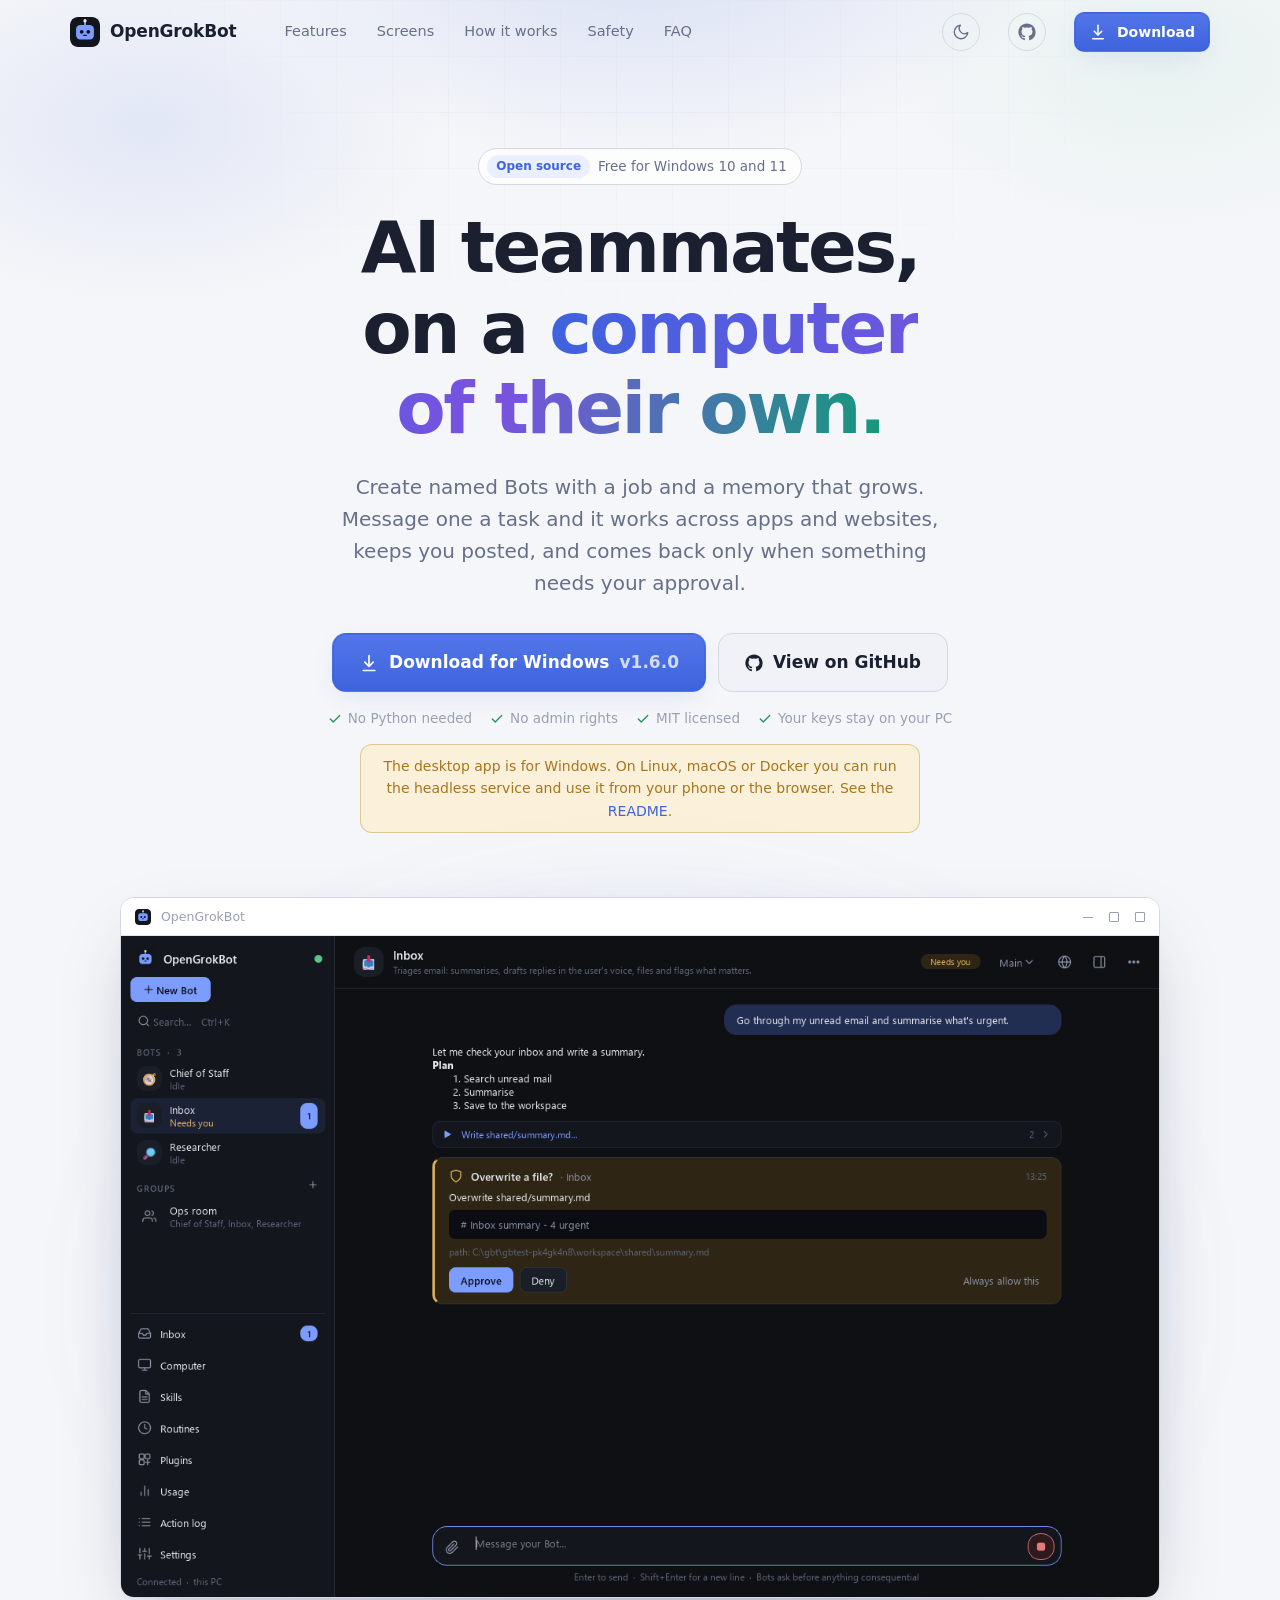
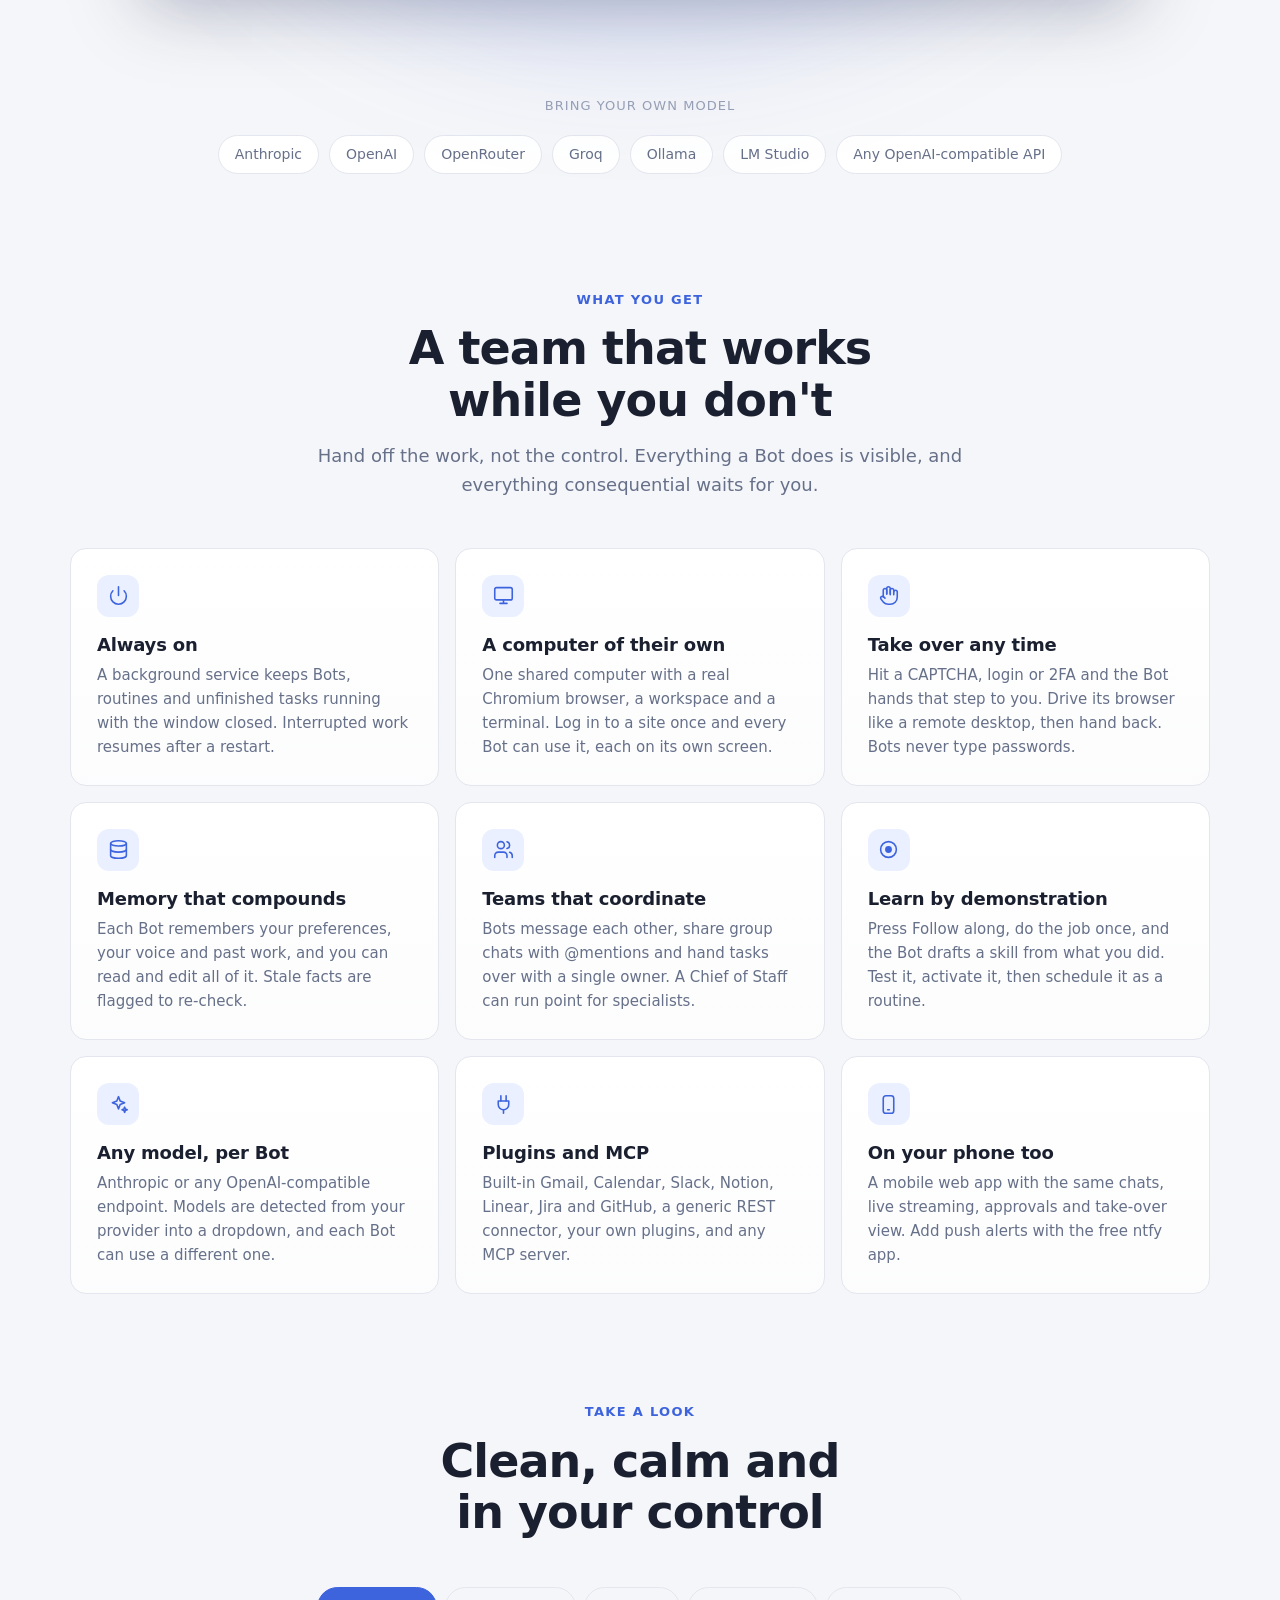
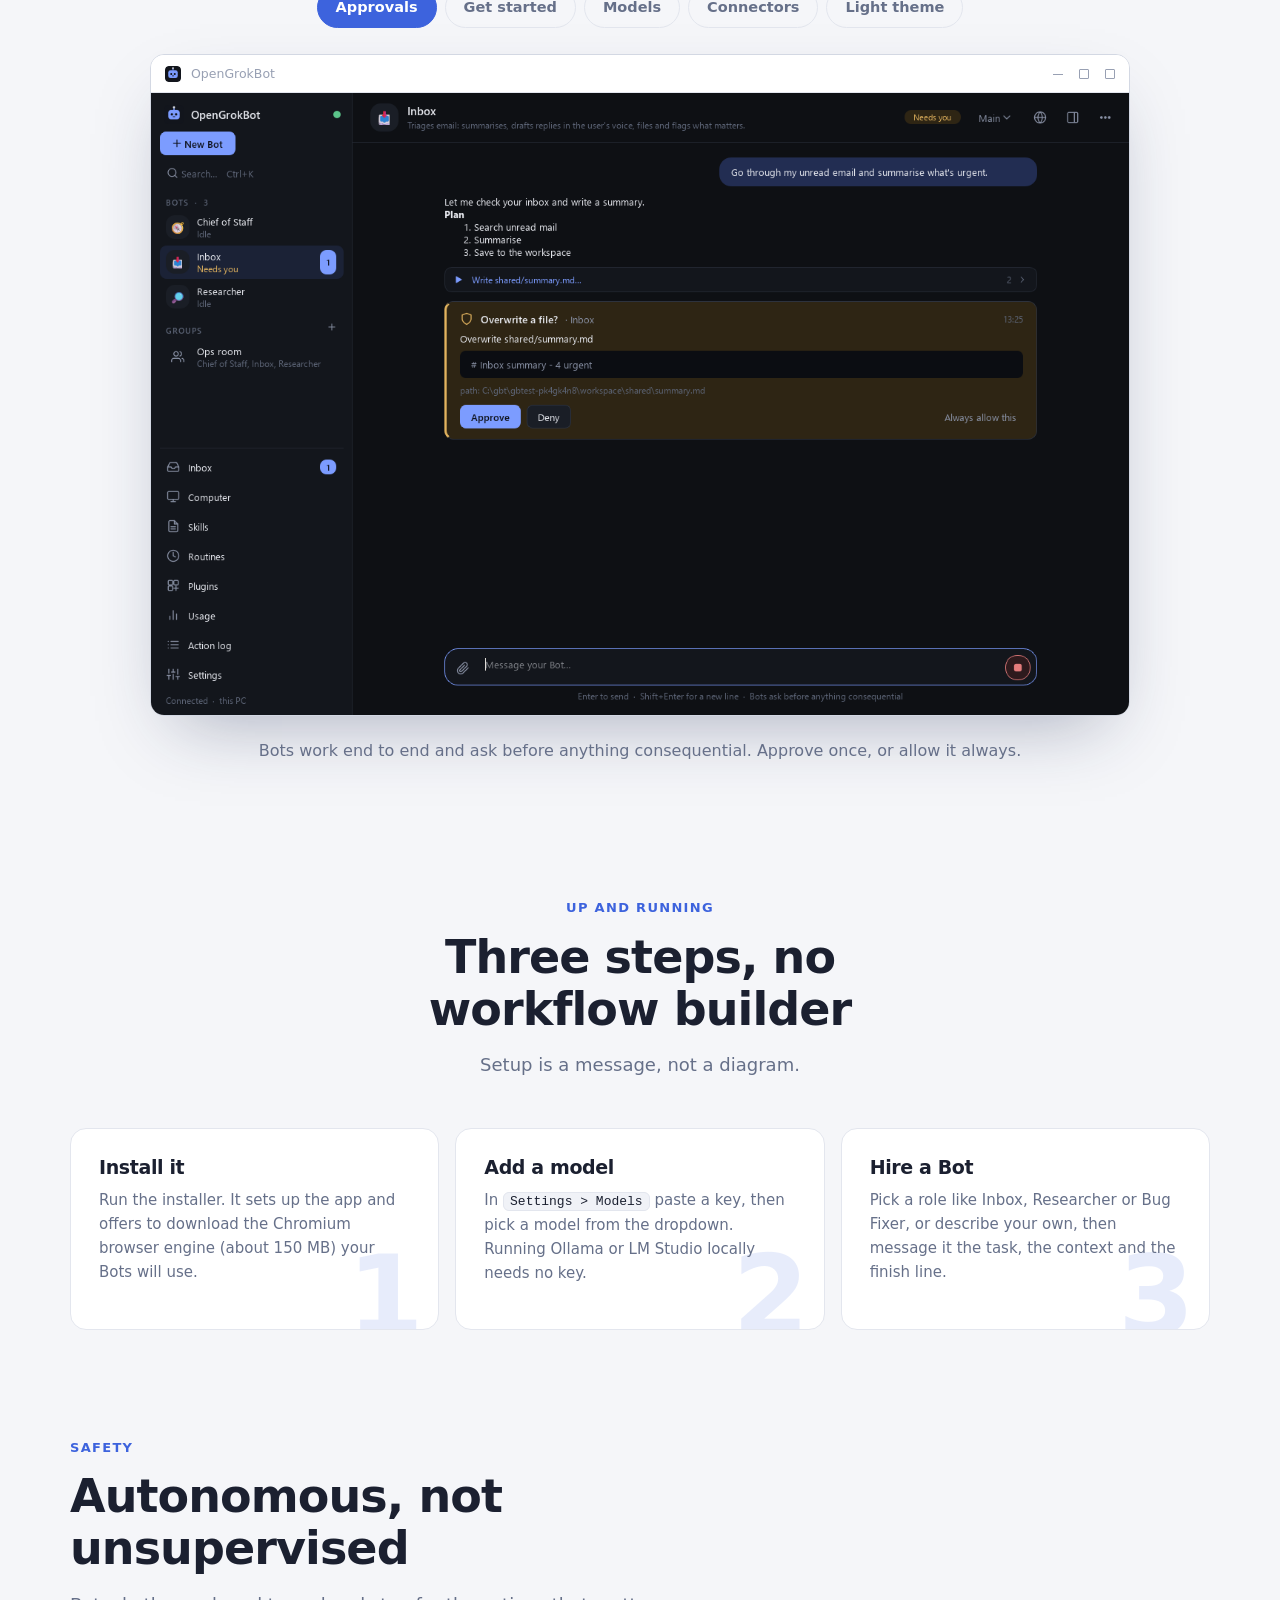
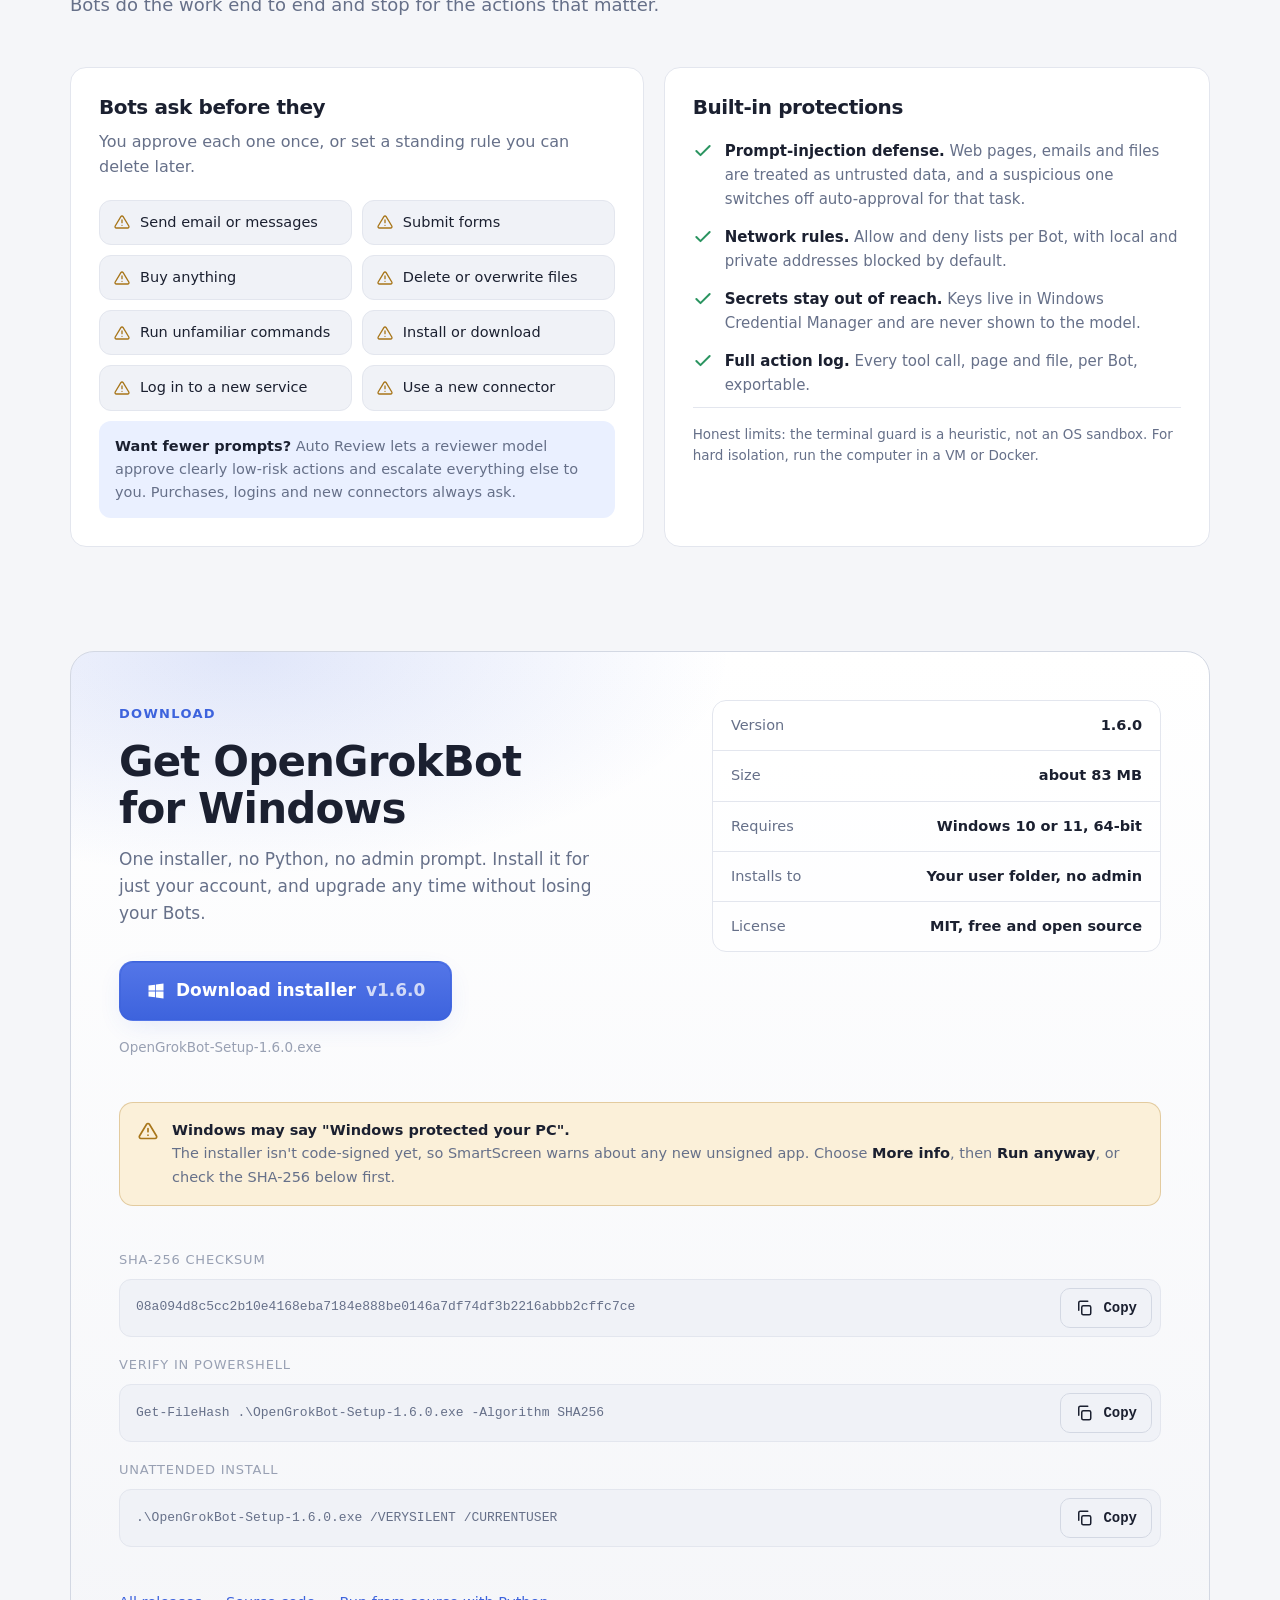
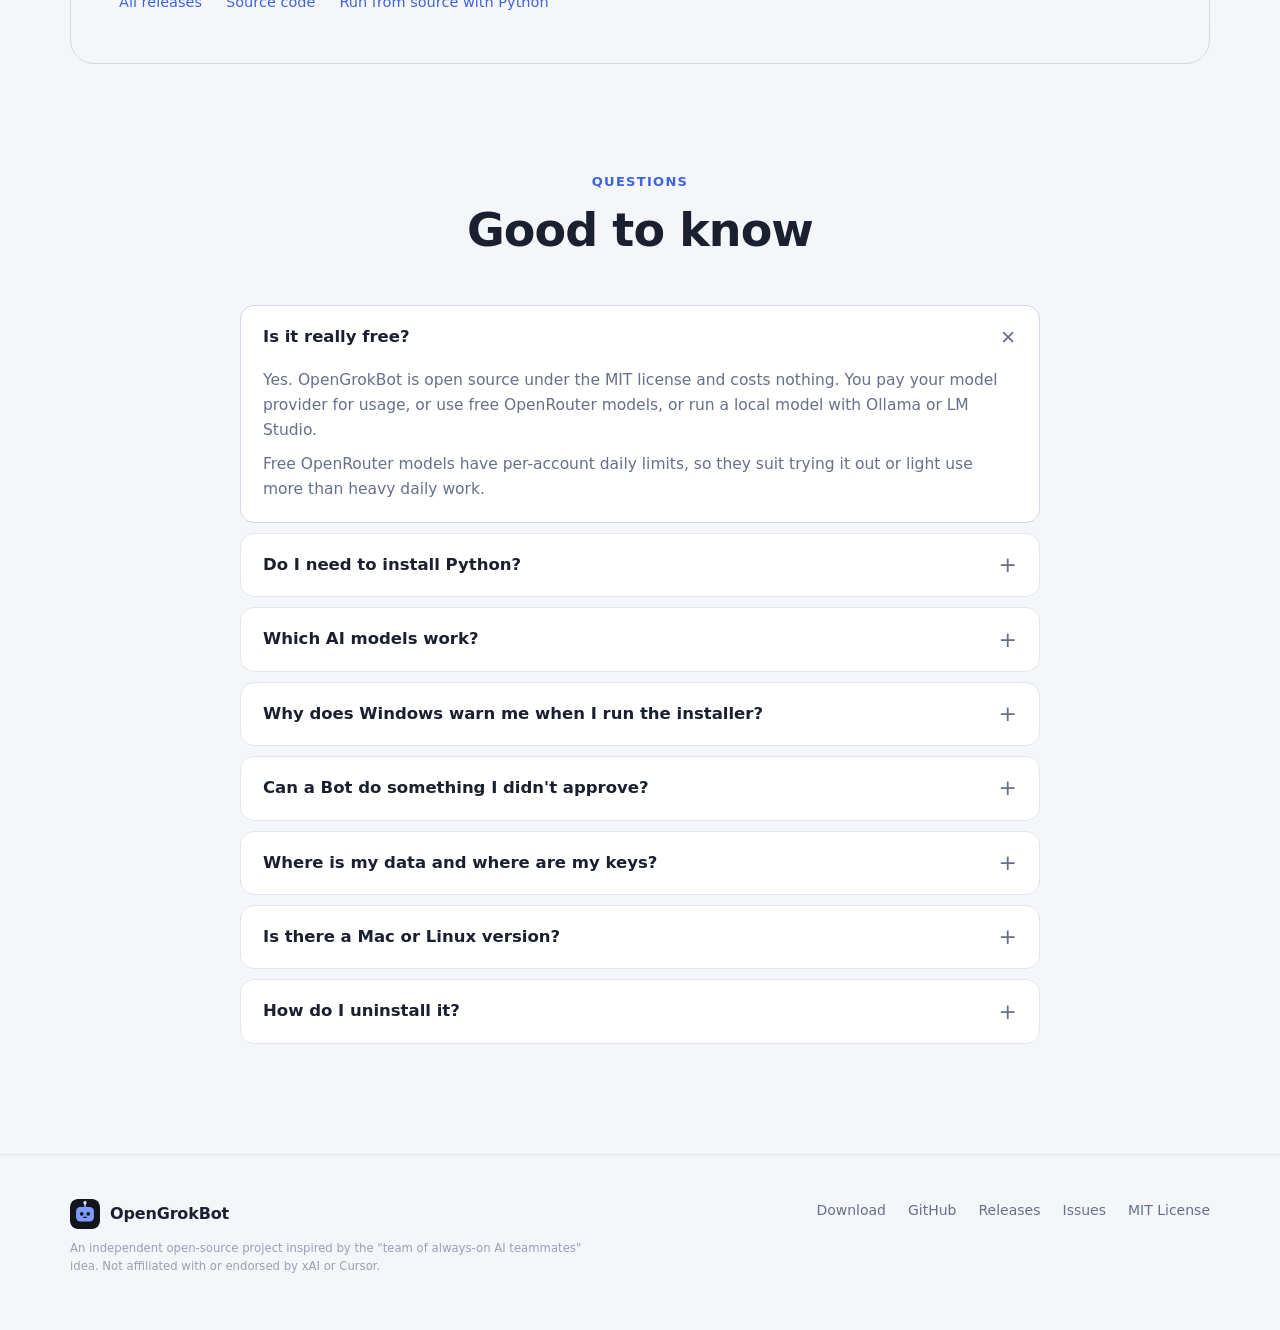
==== site/index.html @ 0a83a1d2 "Release 1.6.0: point the site, README and release script at the new installer" ====
<!doctype html>
<html lang="en" class="no-js">
<head>
<meta charset="utf-8">
<meta name="viewport" content="width=device-width, initial-scale=1">
<title>OpenGrokBot: AI teammates on a computer of their own</title>
<meta name="description" content="Download OpenGrokBot for Windows. Free, open-source AI teammates (Bots) that work in a real browser on a computer of their own and ask you only when something needs your approval.">
<meta name="theme-color" content="#0e1014">
<meta property="og:title" content="OpenGrokBot: AI teammates on a computer of their own">
<meta property="og:description" content="Free, open-source Windows app. Named Bots with memory that work across apps and websites and ask before anything consequential.">
<meta property="og:type" content="website">
<meta property="og:image" content="img/chat-approval.png">
<meta name="twitter:card" content="summary_large_image">
<link rel="icon" type="image/svg+xml" href="favicon.svg">
<link rel="stylesheet" href="style.css?v=8">
<script>document.documentElement.classList.remove("no-js");</script>
</head>
<body>

<!-- icon sprite -->
<svg width="0" height="0" style="position:absolute" aria-hidden="true" focusable="false">
  <defs>
    <symbol id="i-power" viewBox="0 0 24 24"><path d="M12 2v10"/><path d="M18.4 6.6a9 9 0 1 1-12.8 0"/></symbol>
    <symbol id="i-monitor" viewBox="0 0 24 24"><rect x="2" y="3" width="20" height="14" rx="2"/><path d="M8 21h8M12 17v4"/></symbol>
    <symbol id="i-hand" viewBox="0 0 24 24"><path d="M18 11V6a2 2 0 0 0-4 0v5"/><path d="M14 10V4a2 2 0 0 0-4 0v6"/><path d="M10 10.5V6a2 2 0 0 0-4 0v8"/><path d="M18 8a2 2 0 1 1 4 0v6a8 8 0 0 1-8 8h-2c-2.8 0-4.5-.9-5.9-2.4L3.4 16a2 2 0 0 1 3.2-2.4L8 15"/></symbol>
    <symbol id="i-db" viewBox="0 0 24 24"><ellipse cx="12" cy="5" rx="9" ry="3"/><path d="M3 5v14a9 3 0 0 0 18 0V5"/><path d="M3 12a9 3 0 0 0 18 0"/></symbol>
    <symbol id="i-users" viewBox="0 0 24 24"><path d="M16 21v-2a4 4 0 0 0-4-4H6a4 4 0 0 0-4 4v2"/><circle cx="9" cy="7" r="4"/><path d="M22 21v-2a4 4 0 0 0-3-3.87M16 3.13a4 4 0 0 1 0 7.75"/></symbol>
    <symbol id="i-rec" viewBox="0 0 24 24"><circle cx="12" cy="12" r="9"/><circle cx="12" cy="12" r="3" fill="currentColor"/></symbol>
    <symbol id="i-spark" viewBox="0 0 24 24"><path d="M12 3l1.9 5.1L19 10l-5.1 1.9L12 17l-1.9-5.1L5 10l5.1-1.9z"/><path d="M19 15l.8 2.2L22 18l-2.2.8L19 21l-.8-2.2L16 18l2.2-.8z"/></symbol>
    <symbol id="i-plug" viewBox="0 0 24 24"><path d="M9 2v6M15 2v6"/><path d="M6 8h12v4a6 6 0 0 1-12 0z"/><path d="M12 18v4"/></symbol>
    <symbol id="i-phone" viewBox="0 0 24 24"><rect x="6" y="2" width="12" height="20" rx="3"/><path d="M11 18h2"/></symbol>
    <symbol id="i-shield" viewBox="0 0 24 24"><path d="M12 22s8-4 8-10V5l-8-3-8 3v7c0 6 8 10 8 10z"/><path d="M9 12l2 2 4-4"/></symbol>
    <symbol id="i-check" viewBox="0 0 24 24"><path d="M20 6L9 17l-5-5"/></symbol>
    <symbol id="i-down" viewBox="0 0 24 24"><path d="M12 3v12"/><path d="M7 11l5 5 5-5"/><path d="M5 21h14"/></symbol>
    <symbol id="i-warn" viewBox="0 0 24 24"><path d="M10.3 3.9L1.8 18a2 2 0 0 0 1.7 3h17a2 2 0 0 0 1.7-3L13.7 3.9a2 2 0 0 0-3.4 0z"/><path d="M12 9v4M12 17h.01"/></symbol>
    <symbol id="i-copy" viewBox="0 0 24 24"><rect x="9" y="9" width="12" height="12" rx="2"/><path d="M5 15V5a2 2 0 0 1 2-2h10"/></symbol>
    <symbol id="i-moon" viewBox="0 0 24 24"><path d="M21 12.8A9 9 0 1 1 11.2 3a7 7 0 0 0 9.8 9.8z"/></symbol>
    <symbol id="i-win" viewBox="0 0 24 24"><path fill="currentColor" stroke="none" d="M3 5.5l8-1.1v7.1H3zM12 4.3l9-1.3v8.5h-9zM3 12.5h8v7.1l-8-1.1zM12 12.5h9V21l-9-1.3z"/></symbol>
    <symbol id="i-gh" viewBox="0 0 24 24"><path fill="currentColor" stroke="none" d="M12 .5C5.65.5.5 5.65.5 12c0 5.08 3.29 9.39 7.86 10.91.58.1.79-.25.79-.56v-2c-3.2.7-3.88-1.54-3.88-1.54-.52-1.33-1.28-1.69-1.28-1.69-1.04-.71.08-.7.08-.7 1.15.08 1.76 1.18 1.76 1.18 1.03 1.76 2.69 1.25 3.35.96.1-.74.4-1.25.73-1.54-2.55-.29-5.24-1.28-5.24-5.69 0-1.26.45-2.28 1.18-3.09-.12-.29-.51-1.46.11-3.04 0 0 .96-.31 3.15 1.18a10.9 10.9 0 0 1 5.74 0c2.19-1.49 3.15-1.18 3.15-1.18.62 1.58.23 2.75.11 3.04.74.81 1.18 1.83 1.18 3.09 0 4.42-2.69 5.39-5.26 5.68.41.36.78 1.06.78 2.14v3.17c0 .31.21.67.8.56A11.5 11.5 0 0 0 23.5 12C23.5 5.65 18.35.5 12 .5z"/></symbol>
  </defs>
</svg>

<header class="nav" id="nav">
  <div class="wrap">
    <a class="brand" href="#top" aria-label="OpenGrokBot home"><img src="favicon.svg" alt="" width="30" height="30">OpenGrokBot</a>
    <nav class="links" aria-label="Sections">
      <a href="#features">Features</a>
      <a href="#screens">Screens</a>
      <a href="#how">How it works</a>
      <a href="#safety">Safety</a>
      <a href="#faq">FAQ</a>
    </nav>
    <span class="grow"></span>
    <button class="icon-btn" id="theme" type="button" aria-label="Toggle light and dark theme"><svg fill="none" stroke="currentColor" stroke-width="1.8" stroke-linecap="round" stroke-linejoin="round"><use href="#i-moon"/></svg></button>
    <a class="icon-btn" data-repo-link href="https://github.com/Crepald-01/OpenGrokBot" aria-label="OpenGrokBot on GitHub" rel="noopener"><svg><use href="#i-gh"/></svg></a>
    <a class="btn primary sm" data-dl href="#download"><svg fill="none" stroke="currentColor" stroke-width="2" stroke-linecap="round" stroke-linejoin="round"><use href="#i-down"/></svg>Download</a>
  </div>
</header>

<main id="top">
  <!-- hero -->
  <section class="hero" style="padding-top:148px">
    <div class="wrap">
      <span class="pill rv"><b>Open source</b> Free for Windows 10 and 11</span>
      <h1 class="rv" style="--d:.05s">AI teammates, on a <span class="grad">computer of their own.</span></h1>
      <p class="lead rv" style="--d:.1s">Create named Bots with a job and a memory that grows. Message one a task and it works across apps and websites, keeps you posted, and comes back only when something needs your approval.</p>
      <div class="cta rv" style="--d:.15s">
        <a class="btn primary lg" data-dl href="#download"><svg fill="none" stroke="currentColor" stroke-width="2" stroke-linecap="round" stroke-linejoin="round" style="width:20px;height:20px"><use href="#i-down"/></svg>Download for Windows <span data-ver style="opacity:.75;font-weight:550"></span></a>
        <a class="btn lg" data-repo-link href="https://github.com/Crepald-01/OpenGrokBot" rel="noopener"><svg><use href="#i-gh"/></svg>View on GitHub</a>
      </div>
      <p class="meta rv" style="--d:.2s">
        <span><svg fill="none" stroke="currentColor" stroke-width="2.4" stroke-linecap="round" stroke-linejoin="round"><use href="#i-check"/></svg>No Python needed</span>
        <span><svg fill="none" stroke="currentColor" stroke-width="2.4" stroke-linecap="round" stroke-linejoin="round"><use href="#i-check"/></svg>No admin rights</span>
        <span><svg fill="none" stroke="currentColor" stroke-width="2.4" stroke-linecap="round" stroke-linejoin="round"><use href="#i-check"/></svg>MIT licensed</span>
        <span><svg fill="none" stroke="currentColor" stroke-width="2.4" stroke-linecap="round" stroke-linejoin="round"><use href="#i-check"/></svg>Your keys stay on your PC</span>
      </p>
      <p class="os-note" id="osnote">The desktop app is for Windows. On Linux, macOS or Docker you can run the headless service and use it from your phone or the browser. See the <a data-repo-link href="https://github.com/Crepald-01/OpenGrokBot#readme">README</a>.</p>

      <div class="shot-wrap rv" style="--d:.25s" id="heroshot">
        <div class="window">
          <div class="bar"><img src="favicon.svg" alt="" width="16" height="16">OpenGrokBot<span class="ctl" aria-hidden="true"><i></i><i></i><i></i></span></div>
          <img class="shot" src="img/chat-approval.png" width="1320" height="840" alt="OpenGrokBot: the Inbox Bot asks for approval before overwriting a file">
        </div>
      </div>
    </div>
  </section>

  <!-- providers -->
  <div class="strip">
    <div class="wrap rv">
      <small>Bring your own model</small>
      <div class="chips">
        <span class="chip">Anthropic</span><span class="chip">OpenAI</span><span class="chip">OpenRouter</span><span class="chip">Groq</span><span class="chip">Ollama</span><span class="chip">LM Studio</span><span class="chip">Any OpenAI-compatible API</span>
      </div>
    </div>
  </div>

  <!-- features -->
  <section id="features">
    <div class="wrap">
      <div class="sec-head center rv">
        <span class="eyebrow">What you get</span>
        <h2>A team that works while you don't</h2>
        <p>Hand off the work, not the control. Everything a Bot does is visible, and everything consequential waits for you.</p>
      </div>
      <div class="grid3">
        <article class="card rv"><div class="ico"><svg fill="none" stroke="currentColor" stroke-width="1.8" stroke-linecap="round" stroke-linejoin="round"><use href="#i-power"/></svg></div><h3>Always on</h3><p>A background service keeps Bots, routines and unfinished tasks running with the window closed. Interrupted work resumes after a restart.</p></article>
        <article class="card rv" style="--d:.05s"><div class="ico"><svg fill="none" stroke="currentColor" stroke-width="1.8" stroke-linecap="round" stroke-linejoin="round"><use href="#i-monitor"/></svg></div><h3>A computer of their own</h3><p>One shared computer with a real Chromium browser, a workspace and a terminal. Log in to a site once and every Bot can use it, each on its own screen.</p></article>
        <article class="card rv" style="--d:.1s"><div class="ico"><svg fill="none" stroke="currentColor" stroke-width="1.8" stroke-linecap="round" stroke-linejoin="round"><use href="#i-hand"/></svg></div><h3>Take over any time</h3><p>Hit a CAPTCHA, login or 2FA and the Bot hands that step to you. Drive its browser like a remote desktop, then hand back. Bots never type passwords.</p></article>
        <article class="card rv"><div class="ico"><svg fill="none" stroke="currentColor" stroke-width="1.8" stroke-linecap="round" stroke-linejoin="round"><use href="#i-db"/></svg></div><h3>Memory that compounds</h3><p>Each Bot remembers your preferences, your voice and past work, and you can read and edit all of it. Stale facts are flagged to re-check.</p></article>
        <article class="card rv" style="--d:.05s"><div class="ico"><svg fill="none" stroke="currentColor" stroke-width="1.8" stroke-linecap="round" stroke-linejoin="round"><use href="#i-users"/></svg></div><h3>Teams that coordinate</h3><p>Bots message each other, share group chats with @mentions and hand tasks over with a single owner. A Chief of Staff can run point for specialists.</p></article>
        <article class="card rv" style="--d:.1s"><div class="ico"><svg fill="none" stroke="currentColor" stroke-width="1.8" stroke-linecap="round" stroke-linejoin="round"><use href="#i-rec"/></svg></div><h3>Learn by demonstration</h3><p>Press Follow along, do the job once, and the Bot drafts a skill from what you did. Test it, activate it, then schedule it as a routine.</p></article>
        <article class="card rv"><div class="ico"><svg fill="none" stroke="currentColor" stroke-width="1.8" stroke-linecap="round" stroke-linejoin="round"><use href="#i-spark"/></svg></div><h3>Any model, per Bot</h3><p>Anthropic or any OpenAI-compatible endpoint. Models are detected from your provider into a dropdown, and each Bot can use a different one.</p></article>
        <article class="card rv" style="--d:.05s"><div class="ico"><svg fill="none" stroke="currentColor" stroke-width="1.8" stroke-linecap="round" stroke-linejoin="round"><use href="#i-plug"/></svg></div><h3>Plugins and MCP</h3><p>Built-in Gmail, Calendar, Slack, Notion, Linear, Jira and GitHub, a generic REST connector, your own plugins, and any MCP server.</p></article>
        <article class="card rv" style="--d:.1s"><div class="ico"><svg fill="none" stroke="currentColor" stroke-width="1.8" stroke-linecap="round" stroke-linejoin="round"><use href="#i-phone"/></svg></div><h3>On your phone too</h3><p>A mobile web app with the same chats, live streaming, approvals and take-over view. Add push alerts with the free ntfy app.</p></article>
      </div>
    </div>
  </section>

  <!-- screens -->
  <section id="screens">
    <div class="wrap">
      <div class="sec-head center rv">
        <span class="eyebrow">Take a look</span>
        <h2>Clean, calm and in your control</h2>
      </div>
      <div class="tabs rv" role="tablist" aria-label="Screenshots">
        <button class="tab" role="tab" aria-selected="true" data-img="chat-approval" data-cap="Bots work end to end and ask before anything consequential. Approve once, or allow it always.">Approvals</button>
        <button class="tab" role="tab" aria-selected="false" data-img="welcome" data-cap="Pick a role or describe your own. A starter team sets up a Chief of Staff and specialists in one group chat.">Get started</button>
        <button class="tab" role="tab" aria-selected="false" data-img="models" data-cap="Choose from the models your provider reports, or type your own. Keys are stored in Windows Credential Manager.">Models</button>
        <button class="tab" role="tab" aria-selected="false" data-img="plugins" data-cap="Connectors read freely. Anything that writes or sends asks first, and a Bot only gets a connector once you grant it.">Connectors</button>
        <button class="tab" role="tab" aria-selected="false" data-img="light-theme" data-cap="Dark by default, with a light theme that switches instantly.">Light theme</button>
      </div>
      <div class="show rv">
        <div class="window">
          <div class="bar"><img src="favicon.svg" alt="" width="16" height="16">OpenGrokBot<span class="ctl" aria-hidden="true"><i></i><i></i><i></i></span></div>
          <img class="shot" id="showimg" src="img/chat-approval.png" width="1320" height="840" alt="OpenGrokBot screenshot" loading="lazy">
        </div>
        <p class="caption" id="showcap">Bots work end to end and ask before anything consequential. Approve once, or allow it always.</p>
      </div>
    </div>
  </section>

  <!-- how -->
  <section id="how">
    <div class="wrap">
      <div class="sec-head center rv">
        <span class="eyebrow">Up and running</span>
        <h2>Three steps, no workflow builder</h2>
        <p>Setup is a message, not a diagram.</p>
      </div>
      <div class="steps">
        <div class="step rv"><h3>Install it</h3><p>Run the installer. It sets up the app and offers to download the Chromium browser engine (about 150 MB) your Bots will use.</p></div>
        <div class="step rv" style="--d:.05s"><h3>Add a model</h3><p>In <code>Settings &gt; Models</code> paste a key, then pick a model from the dropdown. Running Ollama or LM Studio locally needs no key.</p></div>
        <div class="step rv" style="--d:.1s"><h3>Hire a Bot</h3><p>Pick a role like Inbox, Researcher or Bug Fixer, or describe your own, then message it the task, the context and the finish line.</p></div>
      </div>
    </div>
  </section>

  <!-- safety -->
  <section id="safety">
    <div class="wrap">
      <div class="sec-head rv">
        <span class="eyebrow">Safety</span>
        <h2>Autonomous, not unsupervised</h2>
        <p>Bots do the work end to end and stop for the actions that matter.</p>
      </div>
      <div class="safety">
        <div class="panel rv">
          <h3>Bots ask before they</h3>
          <p>You approve each one once, or set a standing rule you can delete later.</p>
          <ul class="ask">
            <li><svg fill="none" stroke="currentColor" stroke-width="2" stroke-linecap="round" stroke-linejoin="round"><use href="#i-warn"/></svg>Send email or messages</li>
            <li><svg fill="none" stroke="currentColor" stroke-width="2" stroke-linecap="round" stroke-linejoin="round"><use href="#i-warn"/></svg>Submit forms</li>
            <li><svg fill="none" stroke="currentColor" stroke-width="2" stroke-linecap="round" stroke-linejoin="round"><use href="#i-warn"/></svg>Buy anything</li>
            <li><svg fill="none" stroke="currentColor" stroke-width="2" stroke-linecap="round" stroke-linejoin="round"><use href="#i-warn"/></svg>Delete or overwrite files</li>
            <li><svg fill="none" stroke="currentColor" stroke-width="2" stroke-linecap="round" stroke-linejoin="round"><use href="#i-warn"/></svg>Run unfamiliar commands</li>
            <li><svg fill="none" stroke="currentColor" stroke-width="2" stroke-linecap="round" stroke-linejoin="round"><use href="#i-warn"/></svg>Install or download</li>
            <li><svg fill="none" stroke="currentColor" stroke-width="2" stroke-linecap="round" stroke-linejoin="round"><use href="#i-warn"/></svg>Log in to a new service</li>
            <li><svg fill="none" stroke="currentColor" stroke-width="2" stroke-linecap="round" stroke-linejoin="round"><use href="#i-warn"/></svg>Use a new connector</li>
          </ul>
          <p class="note"><b>Want fewer prompts?</b> Auto Review lets a reviewer model approve clearly low-risk actions and escalate everything else to you. Purchases, logins and new connectors always ask.</p>
        </div>
        <div class="panel rv" style="--d:.07s">
          <h3>Built-in protections</h3>
          <ul class="checks">
            <li><svg fill="none" stroke="currentColor" stroke-width="2.4" stroke-linecap="round" stroke-linejoin="round"><use href="#i-check"/></svg><span><b>Prompt-injection defense.</b> Web pages, emails and files are treated as untrusted data, and a suspicious one switches off auto-approval for that task.</span></li>
            <li><svg fill="none" stroke="currentColor" stroke-width="2.4" stroke-linecap="round" stroke-linejoin="round"><use href="#i-check"/></svg><span><b>Network rules.</b> Allow and deny lists per Bot, with local and private addresses blocked by default.</span></li>
            <li><svg fill="none" stroke="currentColor" stroke-width="2.4" stroke-linecap="round" stroke-linejoin="round"><use href="#i-check"/></svg><span><b>Secrets stay out of reach.</b> Keys live in Windows Credential Manager and are never shown to the model.</span></li>
            <li><svg fill="none" stroke="currentColor" stroke-width="2.4" stroke-linecap="round" stroke-linejoin="round"><use href="#i-check"/></svg><span><b>Full action log.</b> Every tool call, page and file, per Bot, exportable.</span></li>
          </ul>
          <p class="honest">Honest limits: the terminal guard is a heuristic, not an OS sandbox. For hard isolation, run the computer in a VM or Docker.</p>
        </div>
      </div>
    </div>
  </section>

  <!-- download -->
  <section id="download">
    <div class="wrap">
      <div class="dl rv">
        <div>
          <span class="eyebrow">Download</span>
          <h2 style="margin-top:12px">Get OpenGrokBot for Windows</h2>
          <p class="lead">One installer, no Python, no admin prompt. Install it for just your account, and upgrade any time without losing your Bots.</p>
          <div class="cta">
            <a class="btn primary lg" data-dl href="#download"><svg style="width:20px;height:20px"><use href="#i-win"/></svg>Download installer <span data-ver style="opacity:.75;font-weight:550"></span></a>
          </div>
          <p class="meta" style="justify-content:flex-start"><span id="dlname">OpenGrokBot-Setup.exe</span></p>
        </div>
        <ul class="facts">
          <li><span>Version</span><span data-ver-plain>1.6.0</span></li>
          <li><span>Size</span><span data-size>about 83 MB</span></li>
          <li><span>Requires</span><span>Windows 10 or 11, 64-bit</span></li>
          <li><span>Installs to</span><span>Your user folder, no admin</span></li>
          <li><span>License</span><span>MIT, free and open source</span></li>
        </ul>

        <div class="smart">
          <svg fill="none" stroke="currentColor" stroke-width="2" stroke-linecap="round" stroke-linejoin="round"><use href="#i-warn"/></svg>
          <div>
            <b>Windows may say "Windows protected your PC".</b>
            <p>The installer isn't code-signed yet, so SmartScreen warns about any new unsigned app. Choose <b>More info</b>, then <b>Run anyway</b>, or check the SHA-256 below first.</p>
          </div>
        </div>

        <div class="hash">
          <label for="sha">SHA-256 checksum</label>
          <div class="code"><code id="sha">08a094d8c5cc2b10e4168eba7184e888be0146a7df74df3b2216abbb2cffc7ce</code>
            <button class="btn sm" type="button" data-copy="sha"><svg fill="none" stroke="currentColor" stroke-width="2" stroke-linecap="round" stroke-linejoin="round"><use href="#i-copy"/></svg><span>Copy</span></button></div>
          <label for="verify" style="margin-top:18px">Verify in PowerShell</label>
          <div class="code"><code id="verify">Get-FileHash .\OpenGrokBot-Setup-1.6.0.exe -Algorithm SHA256</code>
            <button class="btn sm" type="button" data-copy="verify"><svg fill="none" stroke="currentColor" stroke-width="2" stroke-linecap="round" stroke-linejoin="round"><use href="#i-copy"/></svg><span>Copy</span></button></div>
          <label for="silent" style="margin-top:18px">Unattended install</label>
          <div class="code"><code id="silent">.\OpenGrokBot-Setup-1.6.0.exe /VERYSILENT /CURRENTUSER</code>
            <button class="btn sm" type="button" data-copy="silent"><svg fill="none" stroke="currentColor" stroke-width="2" stroke-linecap="round" stroke-linejoin="round"><use href="#i-copy"/></svg><span>Copy</span></button></div>
        </div>

        <div class="alt">
          <a data-repo-link data-path="/releases" href="https://github.com/Crepald-01/OpenGrokBot/releases" rel="noopener">All releases</a>
          <a data-repo-link href="https://github.com/Crepald-01/OpenGrokBot" rel="noopener">Source code</a>
          <a data-repo-link data-path="#quick-start" href="https://github.com/Crepald-01/OpenGrokBot#quick-start" rel="noopener">Run from source with Python</a>
        </div>
      </div>
    </div>
  </section>

  <!-- faq -->
  <section id="faq">
    <div class="wrap">
      <div class="sec-head center rv"><span class="eyebrow">Questions</span><h2>Good to know</h2></div>
      <div class="faq">
        <details class="rv" open><summary>Is it really free?</summary><div class="a"><p>Yes. OpenGrokBot is open source under the MIT license and costs nothing. You pay your model provider for usage, or use free OpenRouter models, or run a local model with Ollama or LM Studio.</p><p>Free OpenRouter models have per-account daily limits, so they suit trying it out or light use more than heavy daily work.</p></div></details>
        <details class="rv"><summary>Do I need to install Python?</summary><div class="a"><p>No. The installer includes everything the app needs. The only extra download is the Chromium browser engine (about 150 MB), which the installer offers during setup.</p></div></details>
        <details class="rv"><summary>Which AI models work?</summary><div class="a"><p>Anthropic, and any OpenAI-compatible endpoint: OpenAI, OpenRouter, Groq, Ollama, LM Studio, vLLM and more. Pick a model that supports tool calling, and a vision model for Bots that browse, since they work from screenshots.</p></div></details>
        <details class="rv"><summary>Why does Windows warn me when I run the installer?</summary><div class="a"><p>The installer is not code-signed yet, and SmartScreen shows a warning for new unsigned apps. Choose <b>More info</b> then <b>Run anyway</b>. To be sure the file is the one published here, compare its SHA-256 checksum with the one in the download section.</p></div></details>
        <details class="rv"><summary>Can a Bot do something I didn't approve?</summary><div class="a"><p>Sending, submitting, buying, deleting, running unfamiliar commands, installing, logging in and granting new connectors all ask first. The terminal guard is a heuristic and not an operating-system sandbox, so for hard isolation run the computer in a VM or Docker. Only install plugins you trust, since code plugins run with your permissions.</p></div></details>
        <details class="rv"><summary>Where is my data and where are my keys?</summary><div class="a"><p>Conversations, memory, skills and the shared workspace are in <code>%APPDATA%\OpenGrokBot</code> on your PC. API keys and connector tokens are stored in Windows Credential Manager, never in files or the database.</p></div></details>
        <details class="rv"><summary>Is there a Mac or Linux version?</summary><div class="a"><p>The desktop app is built for Windows. The headless service also runs on Linux, macOS and Docker, and you can use it from any browser or from the mobile web app.</p></div></details>
        <details class="rv"><summary>How do I uninstall it?</summary><div class="a"><p>Use <b>Settings &gt; Apps</b> in Windows. The uninstaller stops the background service and asks whether to keep or delete your Bots and settings. Keys saved in Credential Manager are not removed.</p></div></details>
      </div>
    </div>
  </section>
</main>

<footer>
  <div class="wrap">
    <div>
      <a class="brand" href="#top"><img src="favicon.svg" alt="" width="30" height="30">OpenGrokBot</a>
      <small>An independent open-source project inspired by the "team of always-on AI teammates" idea. Not affiliated with or endorsed by xAI or Cursor.</small>
    </div>
    <nav aria-label="Footer">
      <a href="#download">Download</a>
      <a data-repo-link href="https://github.com/Crepald-01/OpenGrokBot" rel="noopener">GitHub</a>
      <a data-repo-link data-path="/releases" href="https://github.com/Crepald-01/OpenGrokBot/releases" rel="noopener">Releases</a>
      <a data-repo-link data-path="/issues" href="https://github.com/Crepald-01/OpenGrokBot/issues" rel="noopener">Issues</a>
      <a data-repo-link data-path="/blob/main/LICENSE" href="https://github.com/Crepald-01/OpenGrokBot/blob/main/LICENSE" rel="noopener">MIT License</a>
    </nav>
    <p class="visits" id="visits" hidden><b id="visits-n">0</b> visitors</p>
  </div>
</footer>

<script src="app.js?v=8"></script>
</body>
</html>
---- site/style.css ----
/* OpenGrokBot download site. Tokens mirror the desktop app's theme (ui/theme.py). */
:root {
  --bg: #0e1014; --panel: #13161c; --panel2: #1a1e26; --raised: #20252f;
  --line: #232832; --line2: #2d3340;
  --text: #e8eaf0; --muted: #8a92a6; --faint: #5d6577;
  --accent: #7c9cff; --accent-hi: #98b2ff; --accent-text: #0b0e16; --accent-soft: #1a2240;
  --ok: #5bc48a; --warn: #e3b45f; --warn-bg: #2e2514;
  --glow: rgba(124, 156, 255, .22); --shadow: 0 30px 80px -20px rgba(0, 0, 0, .7);
  --nav-bg: rgba(14, 16, 20, .72);
  --radius: 16px;
  --font: "Segoe UI Variable Text", "Segoe UI", Inter, system-ui, -apple-system, Roboto, "Helvetica Neue", Arial, sans-serif;
  --mono: "Cascadia Code", "Cascadia Mono", ui-monospace, SFMono-Regular, Menlo, Consolas, monospace;
  color-scheme: dark;
}
@media (prefers-color-scheme: light) {
  :root:not([data-theme="dark"]) {
    --bg: #f5f6f9; --panel: #ffffff; --panel2: #f0f2f7; --raised: #e8ebf2;
    --line: #e3e6ee; --line2: #d3d8e3;
    --text: #1b2030; --muted: #667089; --faint: #98a0b3;
    --accent: #3d63dd; --accent-hi: #5476e8; --accent-text: #ffffff; --accent-soft: #eaf0ff;
    --ok: #2a9460; --warn: #a8761a; --warn-bg: #fbf0d9;
    --glow: rgba(61, 99, 221, .16); --shadow: 0 30px 70px -25px rgba(30, 40, 80, .35);
    --nav-bg: rgba(245, 246, 249, .78); --g1: #3d63dd; --g2: #7a52e0; --g3: #139a78;
    color-scheme: light;
  }
}
:root[data-theme="dark"] { --g1: var(--accent-hi); --g2: #b79cff; --g3: #7be0c0; }
:root[data-theme="light"] {
  --bg: #f5f6f9; --panel: #ffffff; --panel2: #f0f2f7; --raised: #e8ebf2;
  --line: #e3e6ee; --line2: #d3d8e3;
  --text: #1b2030; --muted: #667089; --faint: #98a0b3;
  --accent: #3d63dd; --accent-hi: #5476e8; --accent-text: #ffffff; --accent-soft: #eaf0ff;
  --ok: #2a9460; --warn: #a8761a; --warn-bg: #fbf0d9;
  --glow: rgba(61, 99, 221, .16); --shadow: 0 30px 70px -25px rgba(30, 40, 80, .35);
  --nav-bg: rgba(245, 246, 249, .78); --g1: #3d63dd; --g2: #7a52e0; --g3: #139a78;
  color-scheme: light;
}

*, *::before, *::after { box-sizing: border-box; }
html { scroll-behavior: smooth; scroll-padding-top: 76px; }
body {
  margin: 0; background: var(--bg); color: var(--text); font-family: var(--font);
  font-size: 16px; line-height: 1.6; -webkit-font-smoothing: antialiased; overflow-x: hidden;
}
img { max-width: 100%; display: block; }
a { color: var(--accent); text-decoration: none; }
a:hover { color: var(--accent-hi); }
h1, h2, h3 { line-height: 1.12; margin: 0; letter-spacing: -.02em; text-wrap: balance; }
p { margin: 0; }
.wrap { width: min(1140px, 100% - 40px); margin-inline: auto; }
.sr { position: absolute; width: 1px; height: 1px; overflow: hidden; clip: rect(0 0 0 0); white-space: nowrap; }
:focus-visible { outline: 2px solid var(--accent); outline-offset: 3px; border-radius: 8px; }

/* ---------- nav ---------- */
.nav {
  position: fixed; inset: 0 0 auto 0; z-index: 50; background: transparent;
  border-bottom: 1px solid transparent; transition: background .25s, border-color .25s, backdrop-filter .25s;
}
.nav.scrolled { background: var(--nav-bg); border-color: var(--line); backdrop-filter: blur(14px) saturate(1.3); -webkit-backdrop-filter: blur(14px) saturate(1.3); }
.nav .wrap { display: flex; align-items: center; height: 64px; gap: 28px; }
.brand { display: flex; align-items: center; gap: 10px; color: var(--text); font-weight: 650; font-size: 17px; letter-spacing: -.01em; }
.brand img { width: 30px; height: 30px; border-radius: 8px; }
.brand:hover { color: var(--text); }
.links { display: flex; gap: 6px; margin-left: 8px; }
.links a { color: var(--muted); font-size: 14.5px; padding: 6px 12px; border-radius: 999px; transition: color .15s, background .15s; }
.links a:hover { color: var(--text); background: color-mix(in srgb, var(--text) 7%, transparent); }
.nav .grow { flex: 1; }
.icon-btn {
  display: inline-grid; place-items: center; width: 38px; height: 38px; border-radius: 999px; border: 1px solid var(--line2);
  background: transparent; color: var(--muted); cursor: pointer; transition: color .15s, background .15s, border-color .15s;
}
.icon-btn:hover { color: var(--text); background: var(--panel2); }
.icon-btn svg { width: 18px; height: 18px; }
@media (max-width: 820px) { .links { display: none; } }

/* ---------- buttons ---------- */
.btn {
  display: inline-flex; align-items: center; justify-content: center; gap: 10px; border-radius: 12px; border: 1px solid var(--line2);
  background: var(--panel2); color: var(--text); font: inherit; font-weight: 600; font-size: 15px; padding: 11px 18px; cursor: pointer;
  transition: transform .15s, background .15s, border-color .15s, box-shadow .15s;
}
.btn:hover { background: var(--raised); color: var(--text); transform: translateY(-1px); }
.btn svg { width: 18px; height: 18px; flex: none; }
.btn.primary {
  background: linear-gradient(180deg, var(--accent-hi), var(--accent)); color: var(--accent-text); border-color: transparent;
  box-shadow: 0 8px 28px -8px var(--glow), 0 0 0 1px color-mix(in srgb, var(--accent) 60%, transparent) inset;
}
.btn.primary:hover { color: var(--accent-text); box-shadow: 0 12px 36px -8px var(--accent), 0 0 0 1px color-mix(in srgb, var(--accent) 60%, transparent) inset; }
.btn.lg { padding: 15px 26px; font-size: 17px; border-radius: 14px; }
.btn.sm { padding: 8px 14px; font-size: 14px; border-radius: 10px; }

/* ---------- hero ---------- */
.hero { position: relative; padding: 148px 0 40px; text-align: center; isolation: isolate; overflow-x: clip; }
.hero::before {
  content: ""; position: absolute; inset: -10% -10% auto -10%; height: 760px; z-index: -1;
  background:
    radial-gradient(600px 340px at 50% 12%, var(--glow), transparent 70%),
    radial-gradient(420px 260px at 18% 38%, color-mix(in srgb, var(--accent) 10%, transparent), transparent 70%),
    radial-gradient(420px 260px at 84% 30%, rgba(91, 196, 138, .08), transparent 70%);
}
.hero::after {
  content: ""; position: absolute; inset: 0 0 auto 0; height: 640px; z-index: -1; opacity: .5;
  background-image: linear-gradient(var(--line) 1px, transparent 1px), linear-gradient(90deg, var(--line) 1px, transparent 1px);
  background-size: 56px 56px;
  mask-image: radial-gradient(ellipse 60% 70% at 50% 0%, #000 20%, transparent 75%);
  -webkit-mask-image: radial-gradient(ellipse 60% 70% at 50% 0%, #000 20%, transparent 75%);
}
.pill {
  display: inline-flex; align-items: center; gap: 8px; font-size: 13.5px; color: var(--muted); padding: 6px 14px 6px 8px; border-radius: 999px;
  border: 1px solid var(--line2); background: color-mix(in srgb, var(--panel) 80%, transparent);
}
.pill b { background: var(--accent-soft); color: var(--accent); font-weight: 650; font-size: 12px; padding: 2px 9px; border-radius: 999px; }
.hero h1 { font-size: clamp(38px, 6.4vw, 72px); font-weight: 760; margin: 22px auto 0; max-width: 17ch; letter-spacing: -.035em; }
.grad { background: linear-gradient(100deg, var(--g1, var(--accent-hi)), var(--g2, #b79cff) 55%, var(--g3, #7be0c0)); -webkit-background-clip: text; background-clip: text; color: transparent; }
.hero .lead { font-size: clamp(17px, 2vw, 20px); color: var(--muted); max-width: 640px; margin: 22px auto 0; }
.cta { display: flex; flex-wrap: wrap; gap: 12px; justify-content: center; margin-top: 34px; }
.meta { margin-top: 16px; font-size: 13.5px; color: var(--faint); display: flex; flex-wrap: wrap; gap: 6px 18px; justify-content: center; }
.meta span { display: inline-flex; align-items: center; gap: 6px; }
.meta svg { width: 14px; height: 14px; color: var(--ok); }
.os-note { display: none; margin: 14px auto 0; max-width: 560px; font-size: 14px; color: var(--warn); background: var(--warn-bg); border: 1px solid color-mix(in srgb, var(--warn) 35%, transparent); border-radius: 12px; padding: 10px 14px; }
.os-note.show { display: block; }

/* window frame */
.shot-wrap { position: relative; margin: 64px auto 0; width: min(1040px, 100%); perspective: 1600px; }
.shot-wrap::before {
  content: ""; position: absolute; inset: 8% 6% -6%; background: var(--glow); filter: blur(70px); border-radius: 50%; z-index: -1;
}
.window {
  border-radius: 14px; overflow: hidden; border: 1px solid var(--line2); background: var(--panel); box-shadow: var(--shadow), 0 0 0 1px rgba(255,255,255,.02) inset;
}
.window .bar { display: flex; align-items: center; gap: 10px; height: 38px; padding: 0 14px; background: var(--panel); border-bottom: 1px solid var(--line); font-size: 12.5px; color: var(--faint); }
.window .bar img { width: 16px; height: 16px; border-radius: 4px; }
.window .bar .ctl { margin-left: auto; display: flex; gap: 16px; color: var(--faint); }
.window .bar .ctl i { display: block; width: 10px; height: 10px; border: 1.5px solid currentColor; border-radius: 1px; }
.window .bar .ctl i:first-child { border: 0; border-bottom: 1.5px solid currentColor; height: 6px; border-radius: 0; }
.window img.shot { width: 100%; height: auto; background: var(--bg); }
.hero .window { transform: rotateX(4deg) scale(.985); transform-origin: 50% 0; transition: transform .8s cubic-bezier(.2, .7, .2, 1); }
.hero .shot-wrap.in .window { transform: none; }

/* provider strip */
.strip { padding: 54px 0 8px; text-align: center; }
.strip small { color: var(--faint); font-size: 13px; letter-spacing: .08em; text-transform: uppercase; }
.chips { display: flex; flex-wrap: wrap; gap: 10px; justify-content: center; margin-top: 18px; }
.chip { font-size: 14px; color: var(--muted); border: 1px solid var(--line); background: var(--panel); border-radius: 999px; padding: 7px 16px; }

/* ---------- sections ---------- */
section { padding: 104px 0 0; }
.eyebrow { color: var(--accent); font-size: 13px; font-weight: 650; letter-spacing: .1em; text-transform: uppercase; }
.sec-head { max-width: 680px; margin-bottom: 48px; }
.sec-head.center { text-align: center; margin-inline: auto; }
.sec-head h2 { font-size: clamp(30px, 4.4vw, 46px); font-weight: 740; margin-top: 12px; }
.sec-head p { color: var(--muted); font-size: 18px; margin-top: 16px; }

/* feature grid */
.grid3 { display: grid; grid-template-columns: repeat(3, 1fr); gap: 16px; }
.card {
  position: relative; background: linear-gradient(180deg, var(--panel), color-mix(in srgb, var(--panel) 70%, var(--bg)));
  border: 1px solid var(--line); border-radius: var(--radius); padding: 26px; transition: border-color .2s, transform .2s, box-shadow .2s;
}
.card:hover { border-color: var(--line2); transform: translateY(-3px); box-shadow: 0 18px 40px -22px var(--glow); }
.card .ico { width: 42px; height: 42px; border-radius: 12px; display: grid; place-items: center; background: var(--accent-soft); color: var(--accent); margin-bottom: 18px; }
.card .ico svg { width: 21px; height: 21px; }
.card h3 { font-size: 18px; font-weight: 650; letter-spacing: -.01em; }
.card p { color: var(--muted); font-size: 15px; margin-top: 8px; }
@media (max-width: 900px) { .grid3 { grid-template-columns: repeat(2, 1fr); } }
@media (max-width: 600px) { .grid3 { grid-template-columns: 1fr; } }

/* showcase tabs */
.tabs { display: flex; flex-wrap: wrap; gap: 8px; justify-content: center; margin-bottom: 26px; }
.tab {
  font: inherit; font-size: 14.5px; font-weight: 550; color: var(--muted); background: transparent; border: 1px solid var(--line); border-radius: 999px;
  padding: 8px 18px; cursor: pointer; transition: all .15s;
}
.tab:hover { color: var(--text); border-color: var(--line2); }
.tab[aria-selected="true"] { color: var(--accent-text); background: var(--accent); border-color: var(--accent); }
.show { position: relative; width: min(980px, 100%); margin-inline: auto; }
.show .window img.shot { transition: opacity .25s; }
.show .caption { text-align: center; color: var(--muted); margin-top: 22px; min-height: 52px; font-size: 16px; }

/* steps */
.steps { display: grid; grid-template-columns: repeat(3, 1fr); gap: 16px; counter-reset: s; }
.step { background: var(--panel); border: 1px solid var(--line); border-radius: var(--radius); padding: 28px; position: relative; overflow: hidden; }
.step::before {
  counter-increment: s; content: counter(s); position: absolute; right: 20px; bottom: -22px; font-size: 110px; font-weight: 800; line-height: 1; letter-spacing: -.05em;
  color: color-mix(in srgb, var(--accent) 12%, transparent);
}
.step h3 { font-size: 19px; font-weight: 650; }
.step p { color: var(--muted); margin-top: 10px; font-size: 15px; position: relative; }
.step { padding-bottom: 44px; }
.step code { font-family: var(--mono); font-size: 13px; background: var(--panel2); border: 1px solid var(--line); border-radius: 6px; padding: 1px 6px; color: var(--text); }
@media (max-width: 820px) { .steps { grid-template-columns: 1fr; } }

/* safety */
.safety { display: grid; grid-template-columns: 1.05fr 1fr; gap: 20px; align-items: stretch; }
.panel { background: var(--panel); border: 1px solid var(--line); border-radius: var(--radius); padding: 28px; }
.panel h3 { font-size: 20px; font-weight: 650; }
.panel > p { color: var(--muted); margin-top: 10px; }
.ask { list-style: none; padding: 0; margin: 20px 0 0; display: grid; grid-template-columns: 1fr 1fr; gap: 10px; }
.ask li { display: flex; align-items: center; gap: 10px; background: var(--panel2); border: 1px solid var(--line); border-radius: 12px; padding: 10px 14px; font-size: 14.5px; }
.ask li svg { width: 16px; height: 16px; color: var(--warn); flex: none; }
.checks { list-style: none; padding: 0; margin: 20px 0 0; display: grid; gap: 14px; }
.checks li { display: flex; gap: 12px; color: var(--muted); font-size: 15px; }
.checks li b { color: var(--text); font-weight: 600; }
.checks li svg { width: 20px; height: 20px; color: var(--ok); flex: none; margin-top: 2px; }
.note { margin-top: 20px; font-size: 14.5px; color: var(--muted); background: var(--accent-soft); border-radius: 12px; padding: 14px 16px; }
.note b { color: var(--text); }
.honest { margin-top: 20px; font-size: 13.5px; color: var(--faint); border-top: 1px solid var(--line); padding-top: 16px; }
@media (max-width: 860px) { .safety { grid-template-columns: 1fr; } .ask { grid-template-columns: 1fr; } }

/* download */
.dl {
  position: relative; overflow: hidden; border-radius: 24px; border: 1px solid var(--line2); padding: 48px;
  background: radial-gradient(700px 320px at 15% 0%, var(--glow), transparent 70%), linear-gradient(180deg, var(--panel), var(--bg));
  display: grid; grid-template-columns: 1.1fr .9fr; gap: 44px;
}
.dl h2 { font-size: clamp(30px, 4vw, 42px); font-weight: 740; }
.dl .lead { color: var(--muted); font-size: 17px; margin-top: 14px; max-width: 46ch; }
.dl .cta { justify-content: flex-start; }
.facts { list-style: none; margin: 0; padding: 0; display: grid; gap: 0; border: 1px solid var(--line); border-radius: 14px; overflow: hidden; background: color-mix(in srgb, var(--panel) 80%, transparent); align-self: start; }
.facts li { display: flex; justify-content: space-between; gap: 18px; padding: 13px 18px; font-size: 14.5px; border-bottom: 1px solid var(--line); }
.facts li:last-child { border: 0; }
.facts span:first-child { color: var(--muted); }
.facts span:last-child { text-align: right; font-weight: 550; }
.hash { grid-column: 1 / -1; }
.hash label { display: block; font-size: 13px; color: var(--faint); letter-spacing: .06em; text-transform: uppercase; margin-bottom: 8px; }
.code {
  display: flex; align-items: center; gap: 10px; background: var(--panel2); border: 1px solid var(--line); border-radius: 12px; padding: 8px 8px 8px 16px;
  font-family: var(--mono); font-size: 13px; color: var(--muted); overflow: hidden;
}
.code code { flex: 1; overflow-x: auto; white-space: nowrap; scrollbar-width: none; }
.code code::-webkit-scrollbar { display: none; }
.code + .code, .hash .code + label { margin-top: 10px; }
.smart {
  grid-column: 1 / -1; display: flex; gap: 14px; background: var(--warn-bg); border: 1px solid color-mix(in srgb, var(--warn) 30%, transparent);
  border-radius: 14px; padding: 16px 18px; color: var(--text); font-size: 14.5px;
}
.smart svg { width: 20px; height: 20px; color: var(--warn); flex: none; margin-top: 2px; }
.smart p { color: var(--muted); }
.smart b { color: var(--text); }
.alt { grid-column: 1 / -1; display: flex; flex-wrap: wrap; gap: 8px 24px; font-size: 14.5px; color: var(--muted); }
@media (max-width: 880px) { .dl { grid-template-columns: 1fr; padding: 30px 22px; gap: 28px; } }

/* faq */
.faq { max-width: 800px; margin-inline: auto; display: grid; gap: 10px; }
details { background: var(--panel); border: 1px solid var(--line); border-radius: 14px; transition: border-color .2s; }
details[open] { border-color: var(--line2); }
summary { list-style: none; cursor: pointer; padding: 18px 22px; font-weight: 600; font-size: 16.5px; display: flex; justify-content: space-between; align-items: center; gap: 16px; }
summary::-webkit-details-marker { display: none; }
summary::after { content: "+"; font-size: 22px; font-weight: 400; color: var(--muted); transition: transform .2s; line-height: 1; }
details[open] summary::after { transform: rotate(45deg); }
details .a { padding: 0 22px 20px; color: var(--muted); font-size: 15.5px; }
details .a p + p { margin-top: 10px; }
details .a code { font-family: var(--mono); font-size: 13px; background: var(--panel2); border: 1px solid var(--line); border-radius: 6px; padding: 1px 6px; color: var(--text); }

/* footer */
footer { margin-top: 110px; border-top: 1px solid var(--line); padding: 44px 0 56px; color: var(--faint); font-size: 14px; }
footer .wrap { display: flex; flex-wrap: wrap; gap: 20px 40px; justify-content: space-between; align-items: flex-start; }
footer .brand { font-size: 16px; }
footer nav { display: flex; flex-wrap: wrap; gap: 8px 22px; }
footer nav a { color: var(--muted); }
footer nav a:hover { color: var(--text); }
footer small { display: block; max-width: 520px; margin-top: 10px; line-height: 1.55; }

/* reveal */
.rv { opacity: 0; transform: translateY(18px); transition: opacity .7s cubic-bezier(.2, .7, .2, 1), transform .7s cubic-bezier(.2, .7, .2, 1); transition-delay: var(--d, 0s); }
.rv.in { opacity: 1; transform: none; }
.no-js .rv { opacity: 1; transform: none; }
@media (prefers-reduced-motion: reduce) {
  html { scroll-behavior: auto; }
  .rv, .hero .window { opacity: 1 !important; transform: none !important; transition: none !important; }
}
@media (max-width: 520px) {
  .nav .wrap { gap: 10px; }
  .nav .brand { font-size: 16px; }
  .nav a.icon-btn { display: none; }
}
@media (max-width: 600px) {
  .hero { padding-top: 118px; }
  section { padding-top: 80px; }
  .btn.lg { width: 100%; }
  .cta { flex-direction: column; align-items: stretch; }
}

footer .visits { margin: 0; width: 100%; font-size: 13px; color: var(--faint); }
footer .visits b { color: var(--muted); font-variant-numeric: tabular-nums; }
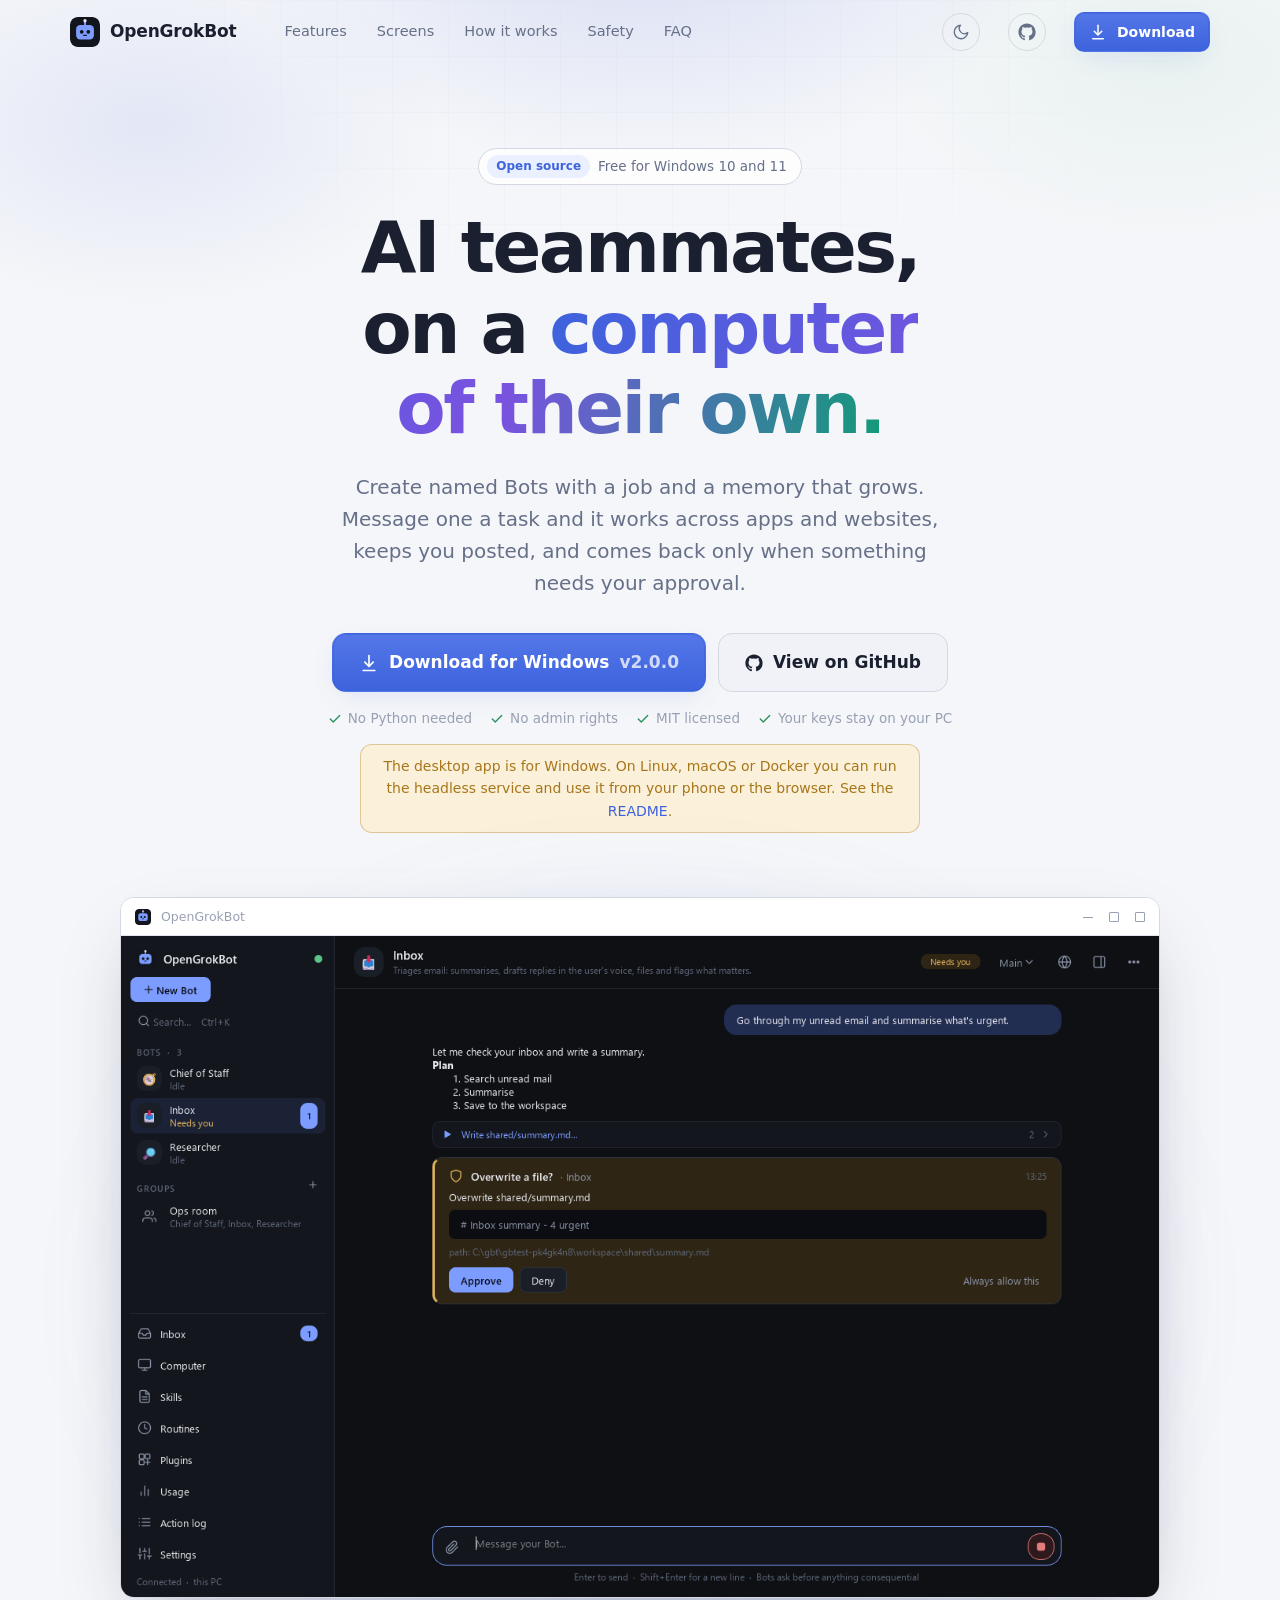
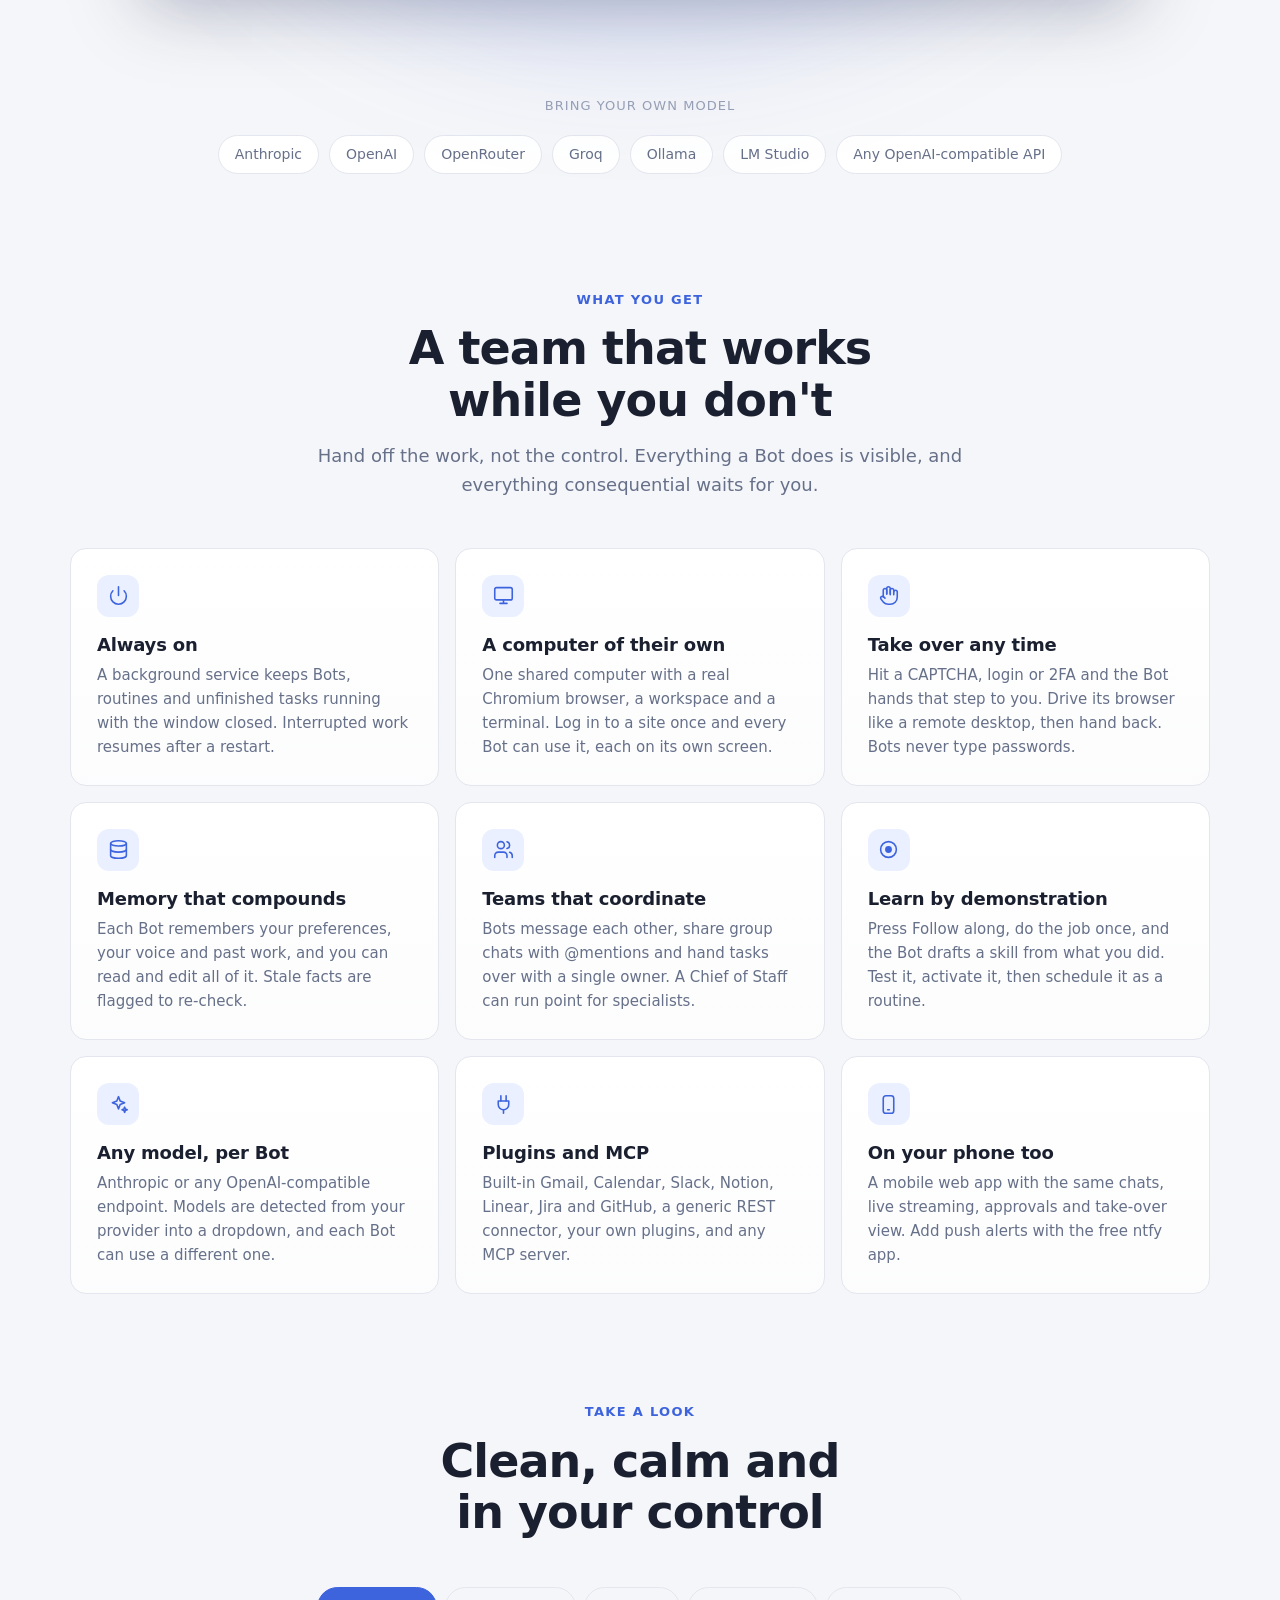
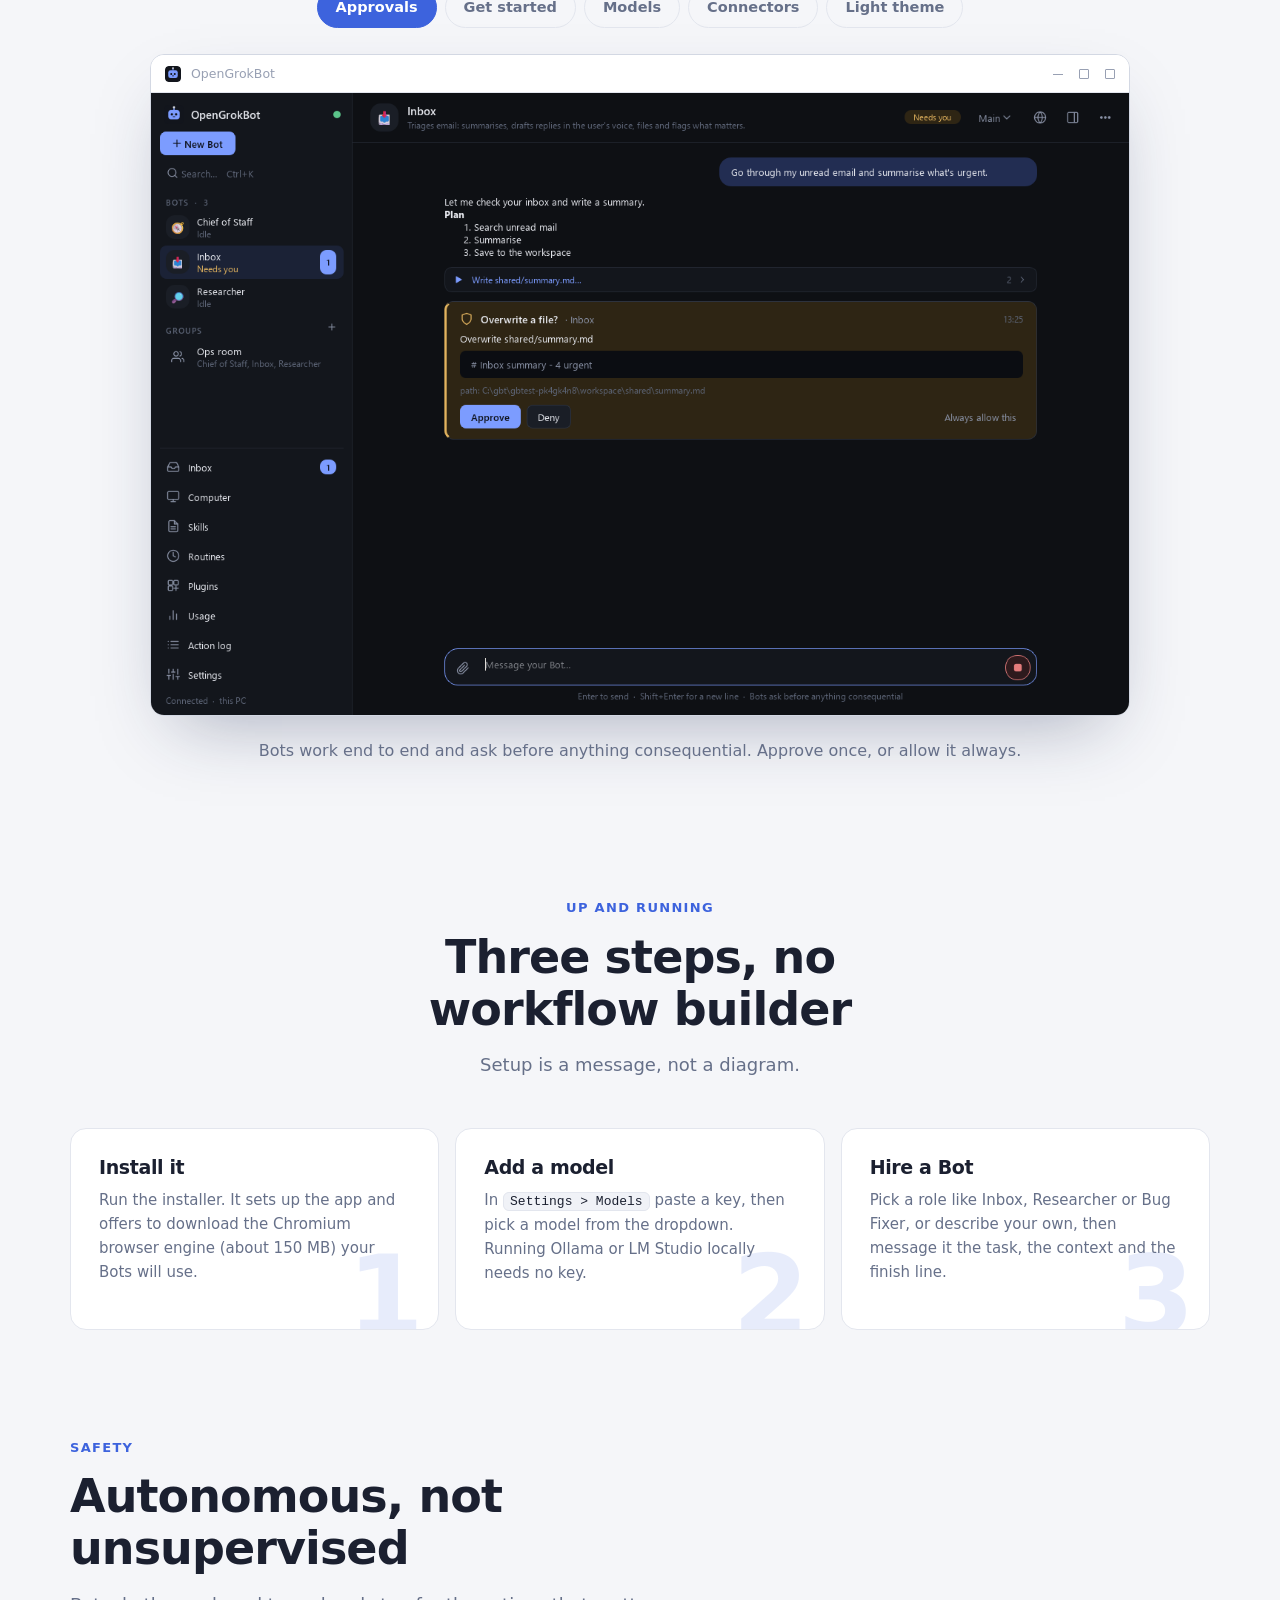
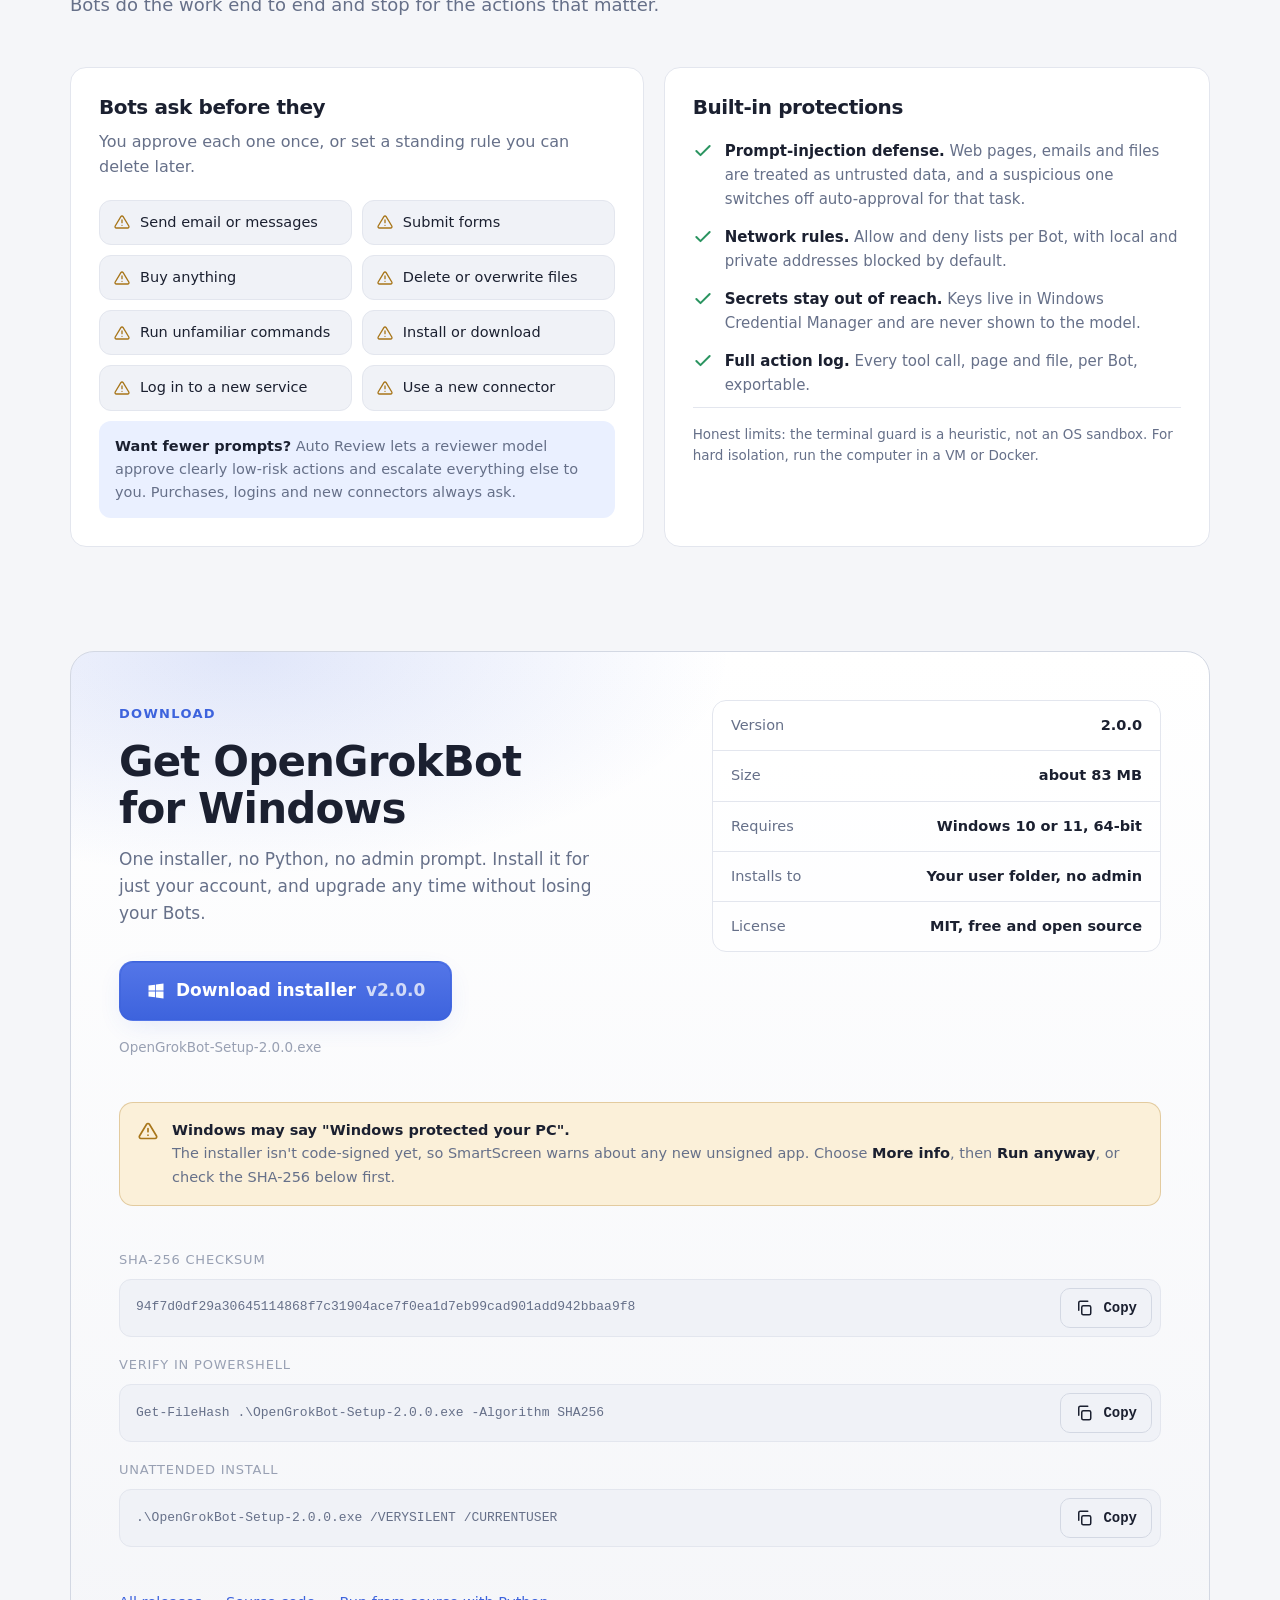
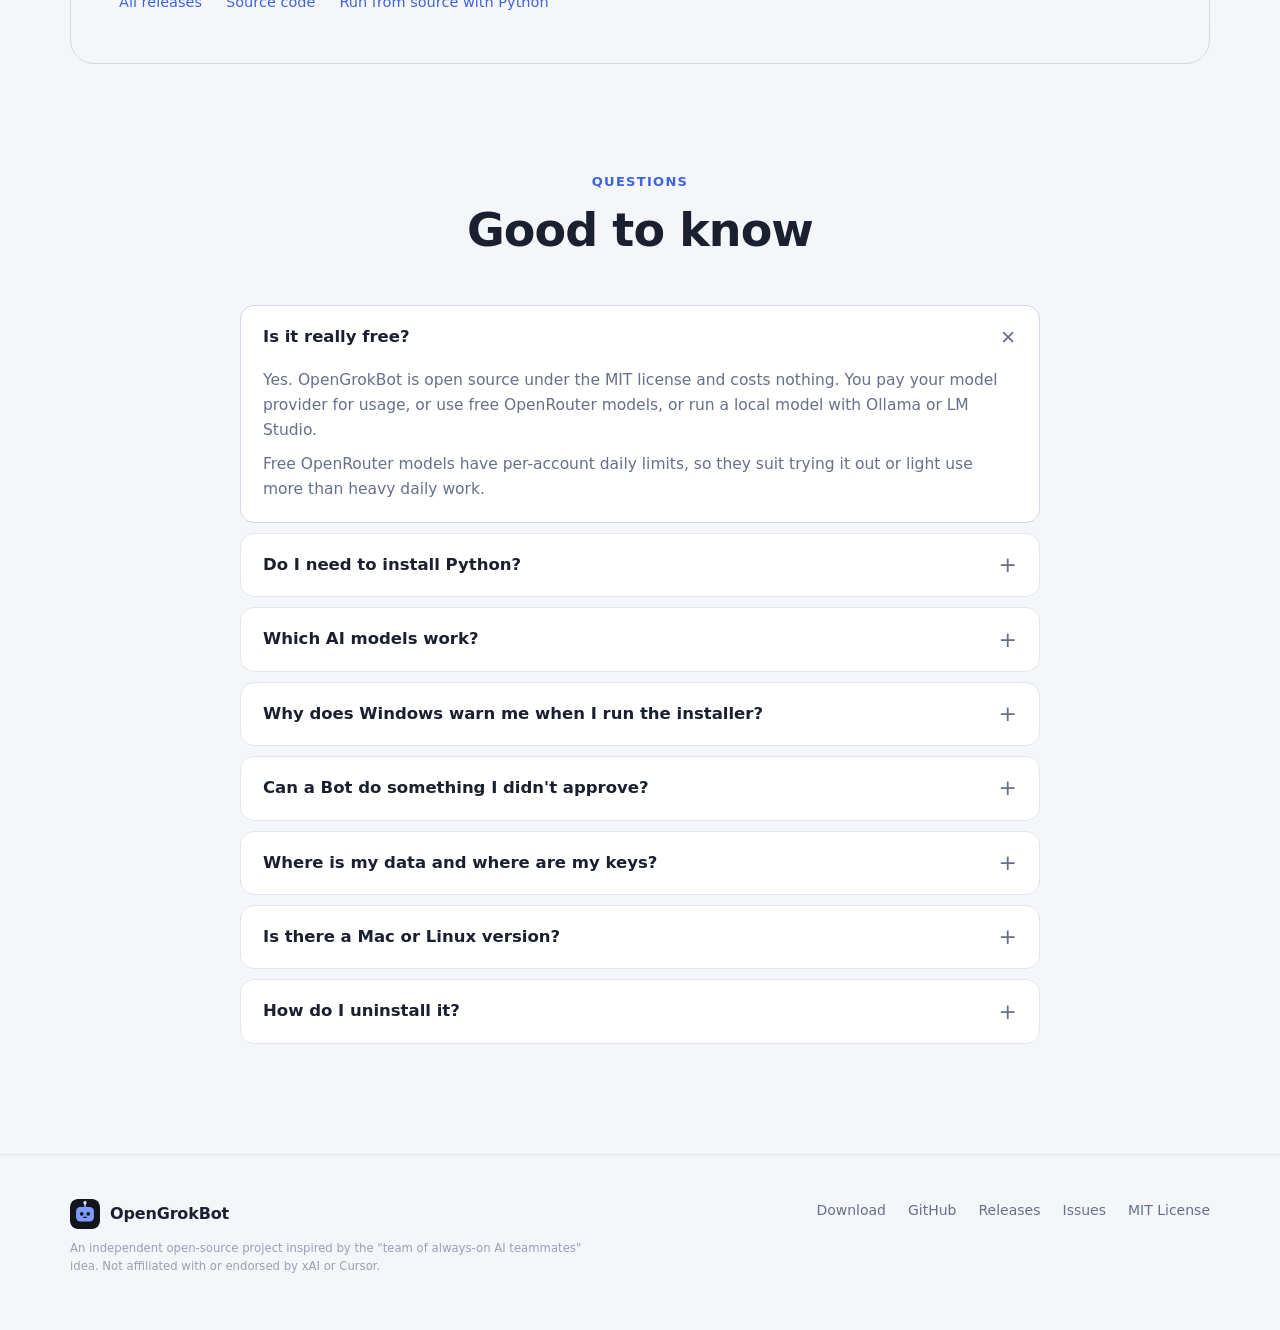
==== commit d9b04d30: "Release 2.0.0: update site, README and installer references" ====
--- a/site/index.html
+++ b/site/index.html
@@ -12,7 +12,7 @@
 <meta property="og:image" content="img/chat-approval.png">
 <meta name="twitter:card" content="summary_large_image">
 <link rel="icon" type="image/svg+xml" href="favicon.svg">
-<link rel="stylesheet" href="style.css?v=8">
+<link rel="stylesheet" href="style.css?v=9">
 <script>document.documentElement.classList.remove("no-js");</script>
 </head>
 <body>
@@ -209,7 +209,7 @@
           <p class="meta" style="justify-content:flex-start"><span id="dlname">OpenGrokBot-Setup.exe</span></p>
         </div>
         <ul class="facts">
-          <li><span>Version</span><span data-ver-plain>1.6.0</span></li>
+          <li><span>Version</span><span data-ver-plain>2.0.0</span></li>
           <li><span>Size</span><span data-size>about 83 MB</span></li>
           <li><span>Requires</span><span>Windows 10 or 11, 64-bit</span></li>
           <li><span>Installs to</span><span>Your user folder, no admin</span></li>
@@ -226,13 +226,13 @@
 
         <div class="hash">
           <label for="sha">SHA-256 checksum</label>
-          <div class="code"><code id="sha">08a094d8c5cc2b10e4168eba7184e888be0146a7df74df3b2216abbb2cffc7ce</code>
+          <div class="code"><code id="sha">94f7d0df29a30645114868f7c31904ace7f0ea1d7eb99cad901add942bbaa9f8</code>
             <button class="btn sm" type="button" data-copy="sha"><svg fill="none" stroke="currentColor" stroke-width="2" stroke-linecap="round" stroke-linejoin="round"><use href="#i-copy"/></svg><span>Copy</span></button></div>
           <label for="verify" style="margin-top:18px">Verify in PowerShell</label>
-          <div class="code"><code id="verify">Get-FileHash .\OpenGrokBot-Setup-1.6.0.exe -Algorithm SHA256</code>
+          <div class="code"><code id="verify">Get-FileHash .\OpenGrokBot-Setup-2.0.0.exe -Algorithm SHA256</code>
             <button class="btn sm" type="button" data-copy="verify"><svg fill="none" stroke="currentColor" stroke-width="2" stroke-linecap="round" stroke-linejoin="round"><use href="#i-copy"/></svg><span>Copy</span></button></div>
           <label for="silent" style="margin-top:18px">Unattended install</label>
-          <div class="code"><code id="silent">.\OpenGrokBot-Setup-1.6.0.exe /VERYSILENT /CURRENTUSER</code>
+          <div class="code"><code id="silent">.\OpenGrokBot-Setup-2.0.0.exe /VERYSILENT /CURRENTUSER</code>
             <button class="btn sm" type="button" data-copy="silent"><svg fill="none" stroke="currentColor" stroke-width="2" stroke-linecap="round" stroke-linejoin="round"><use href="#i-copy"/></svg><span>Copy</span></button></div>
         </div>
 
@@ -280,6 +280,6 @@
   </div>
 </footer>
 
-<script src="app.js?v=8"></script>
+<script src="app.js?v=9"></script>
 </body>
 </html>
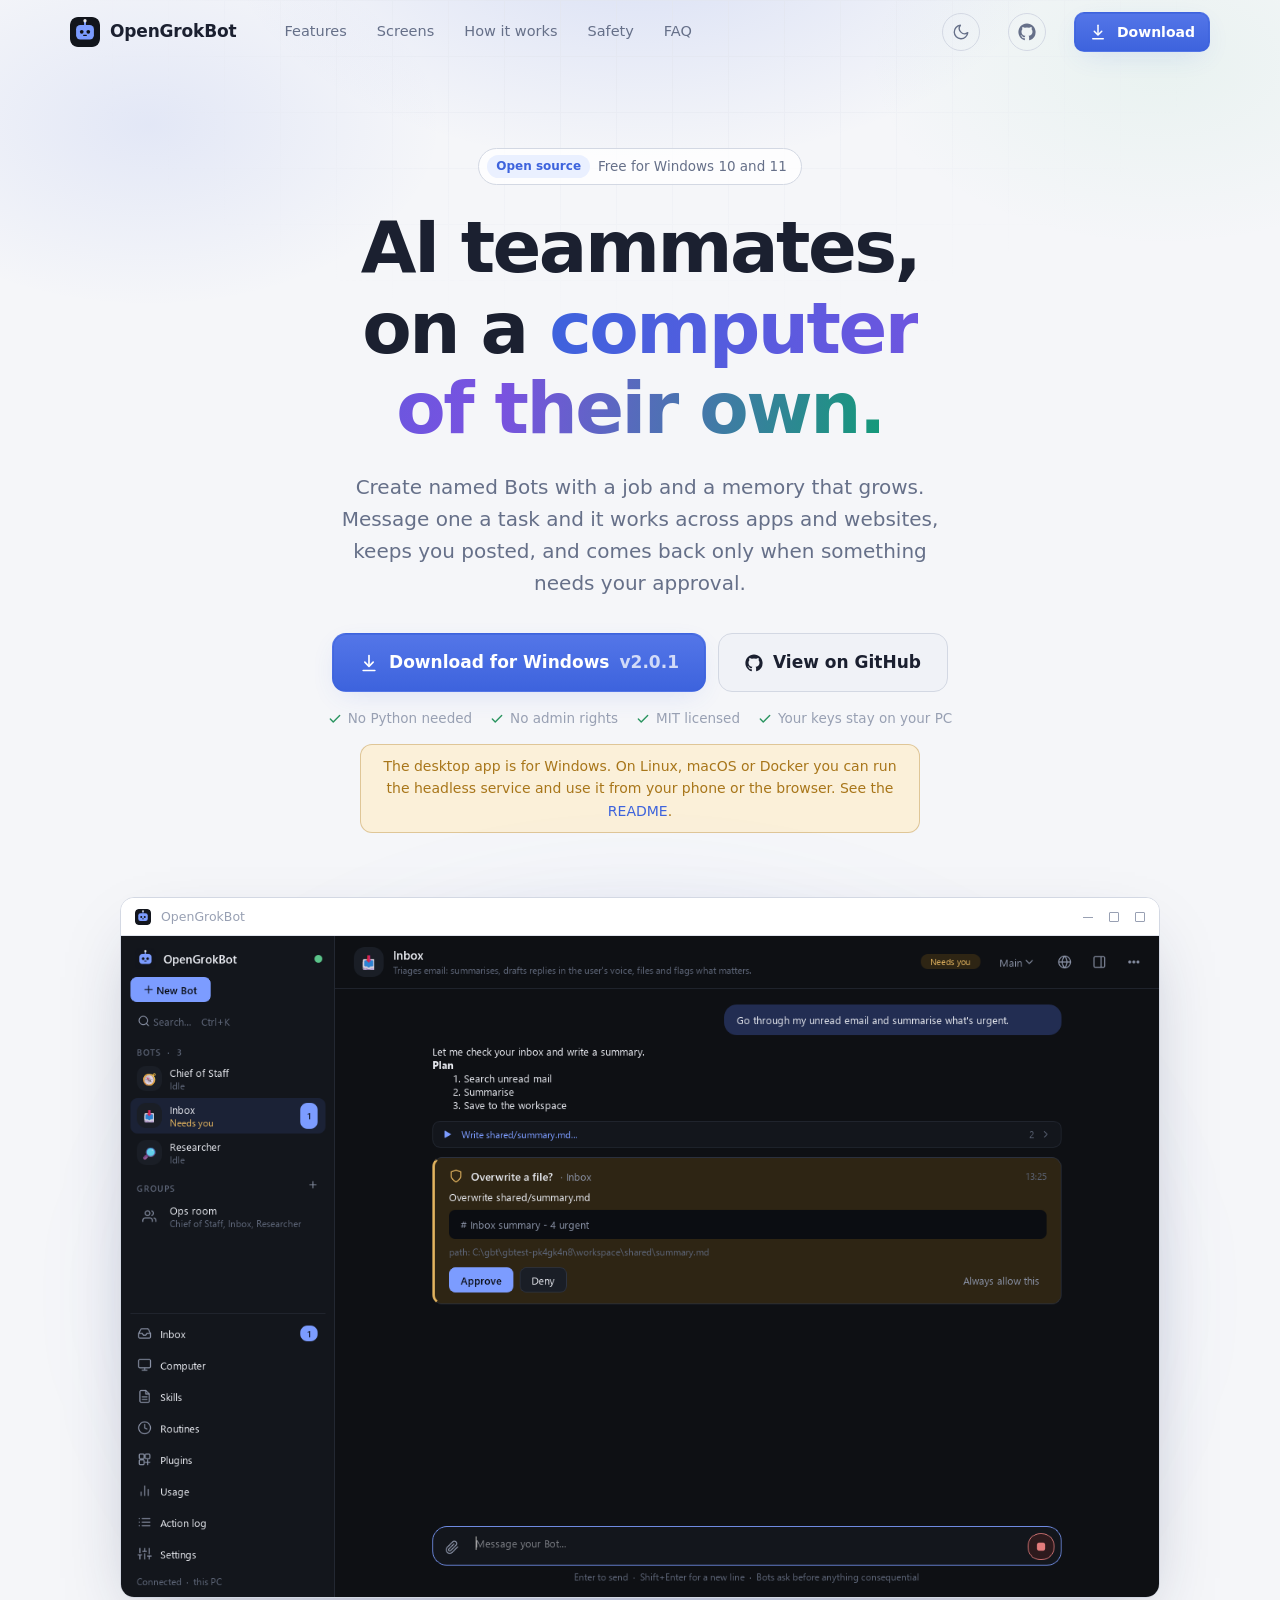
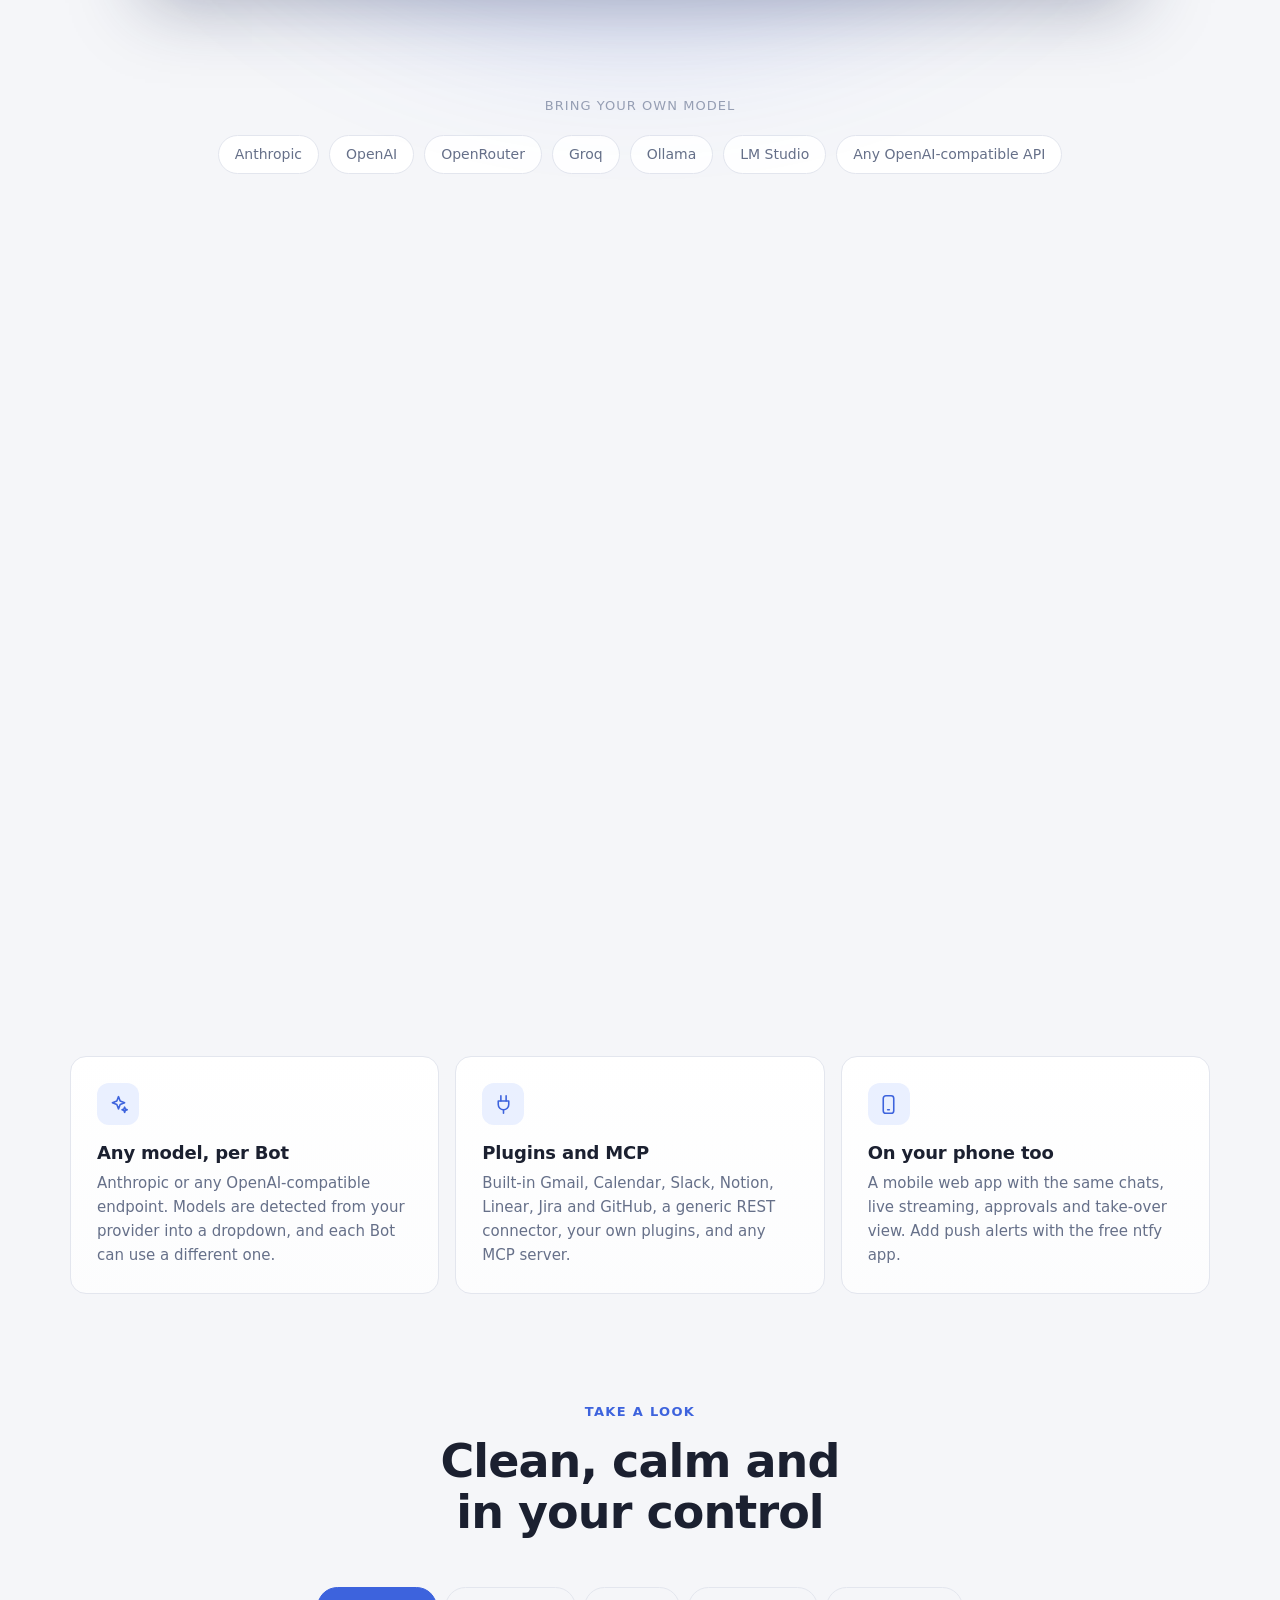
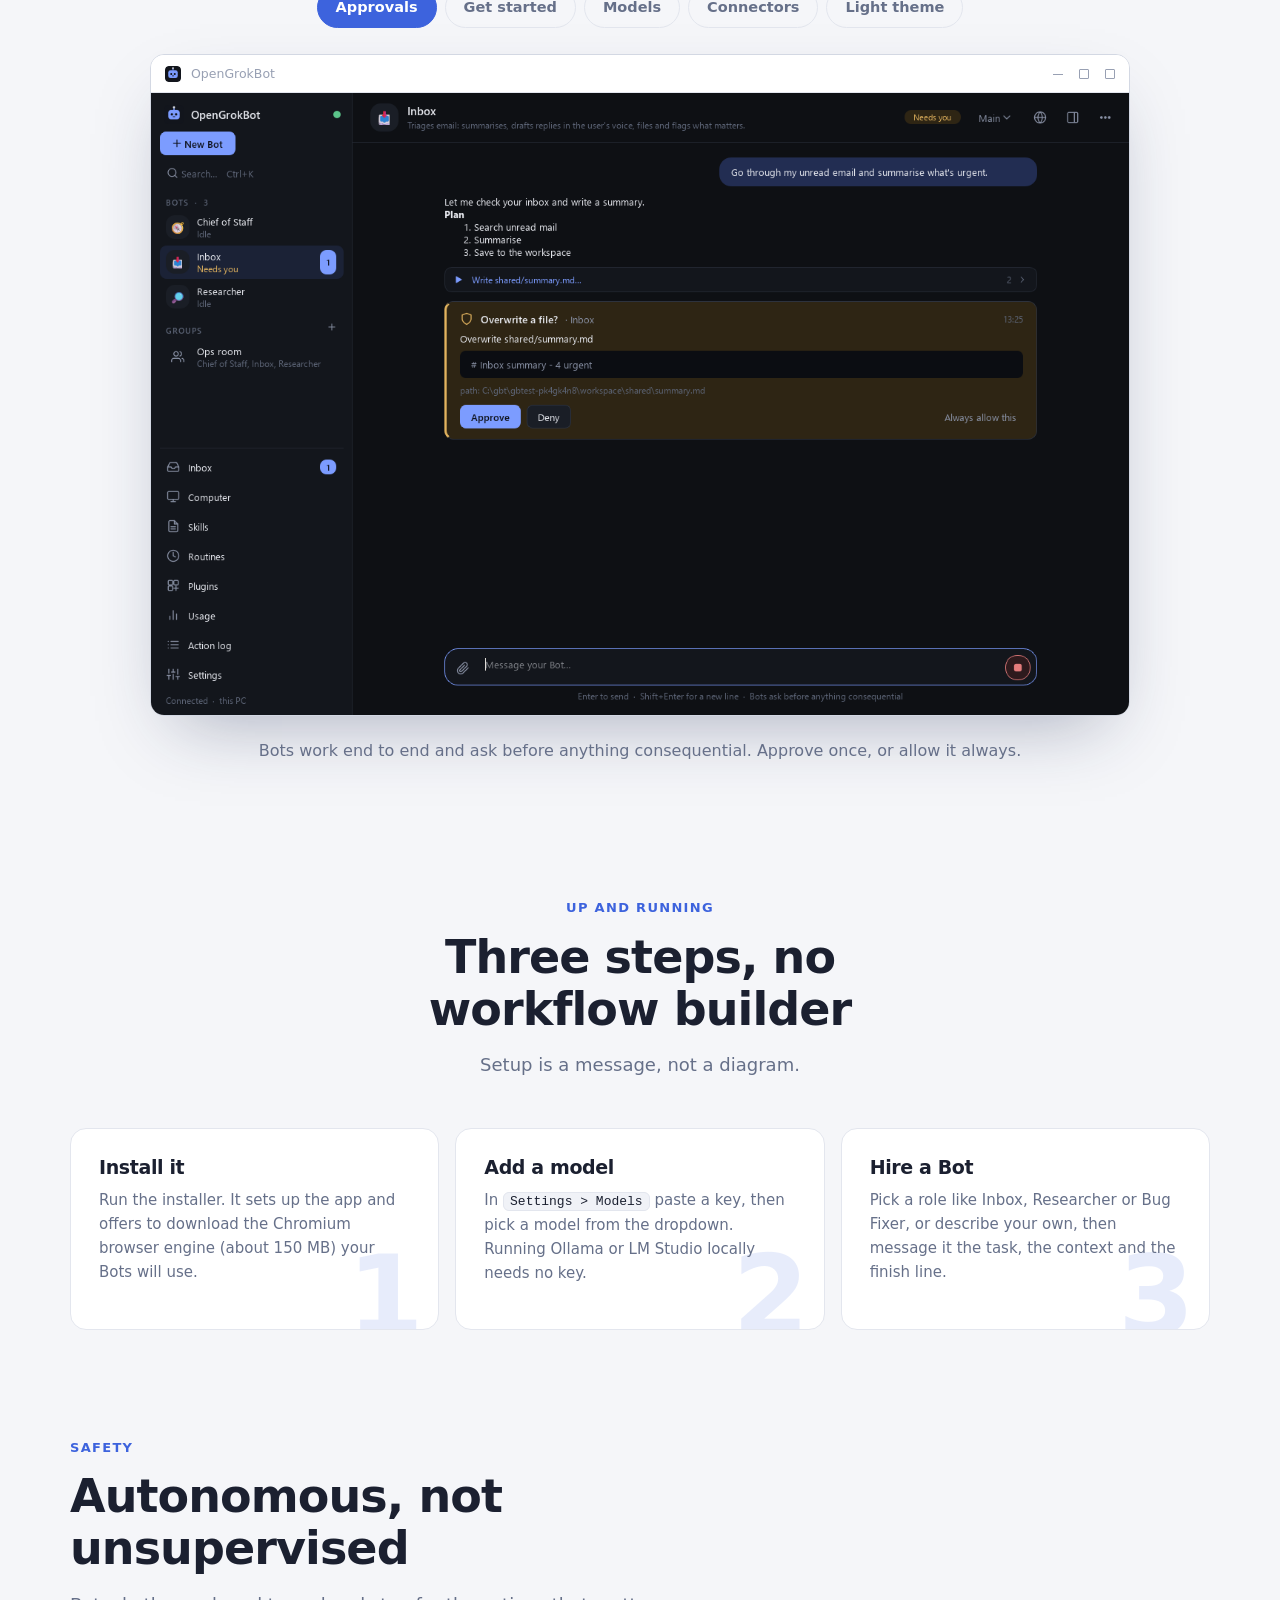
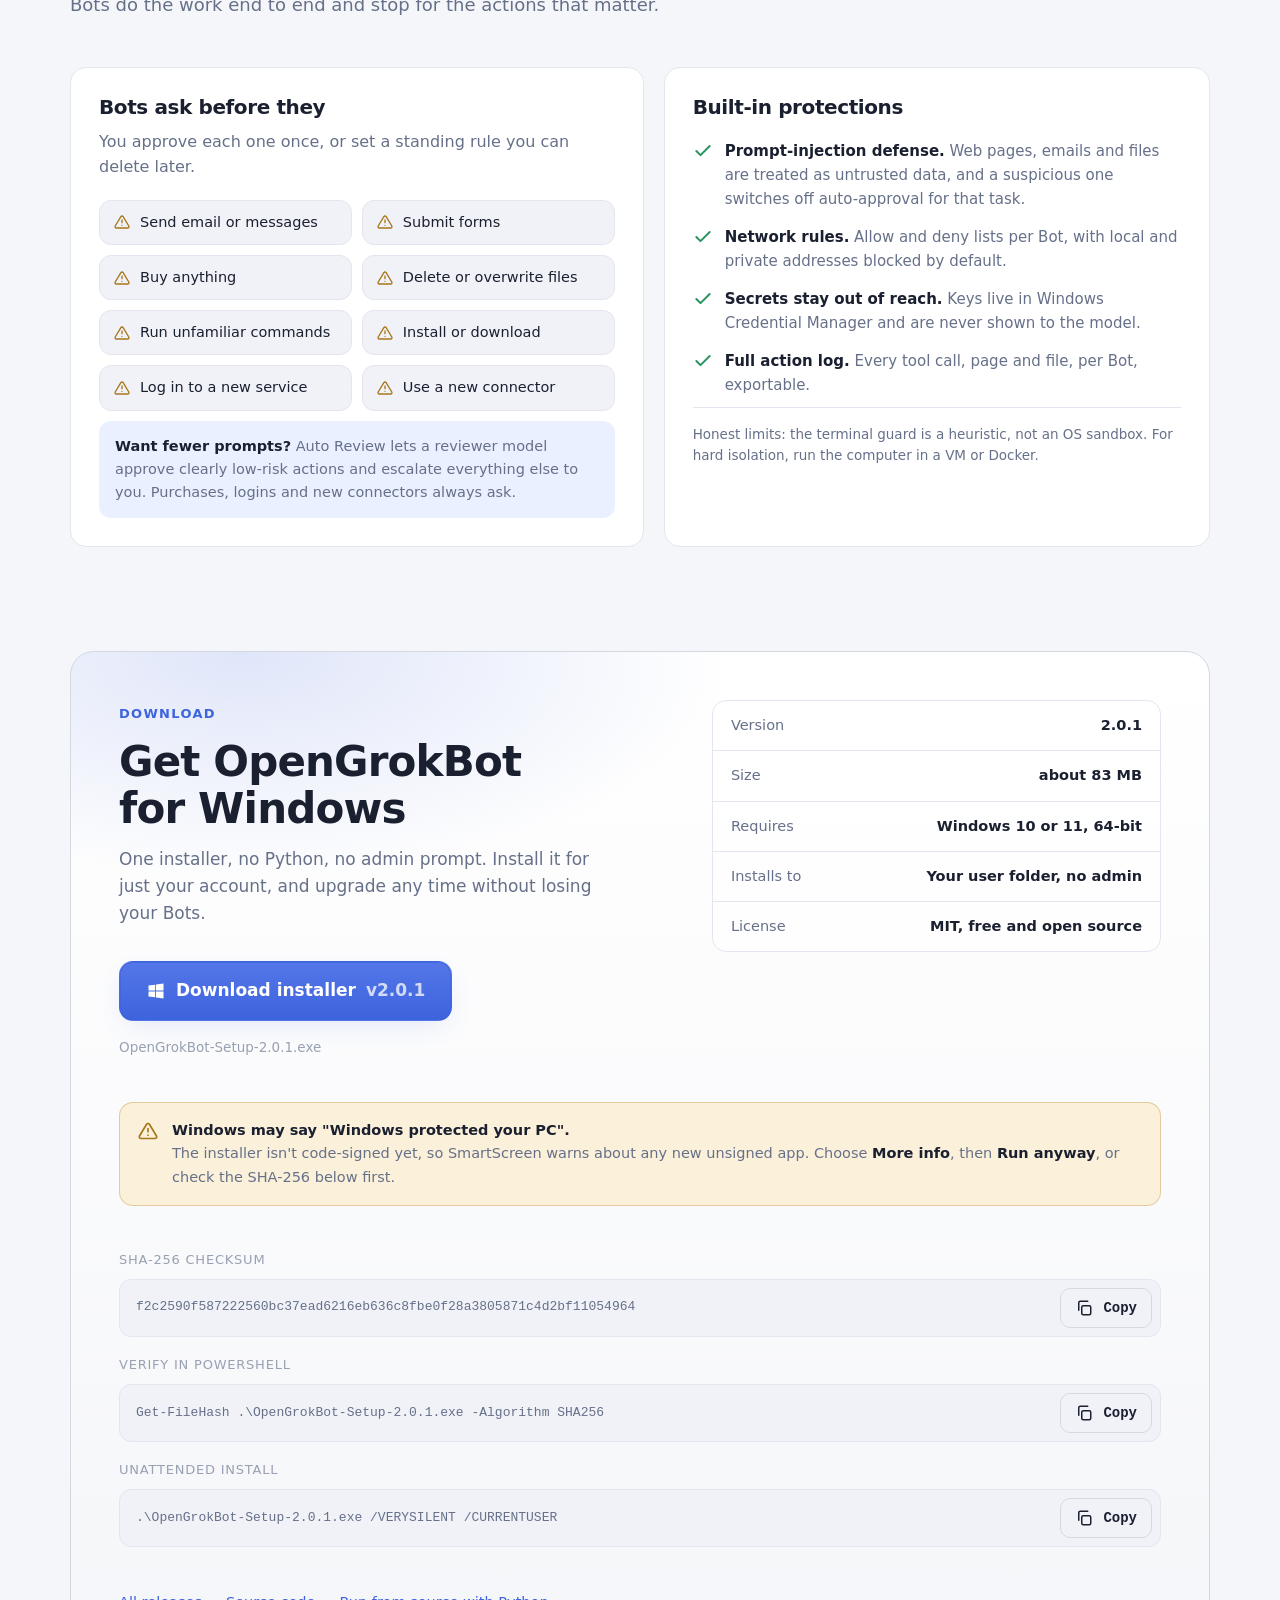
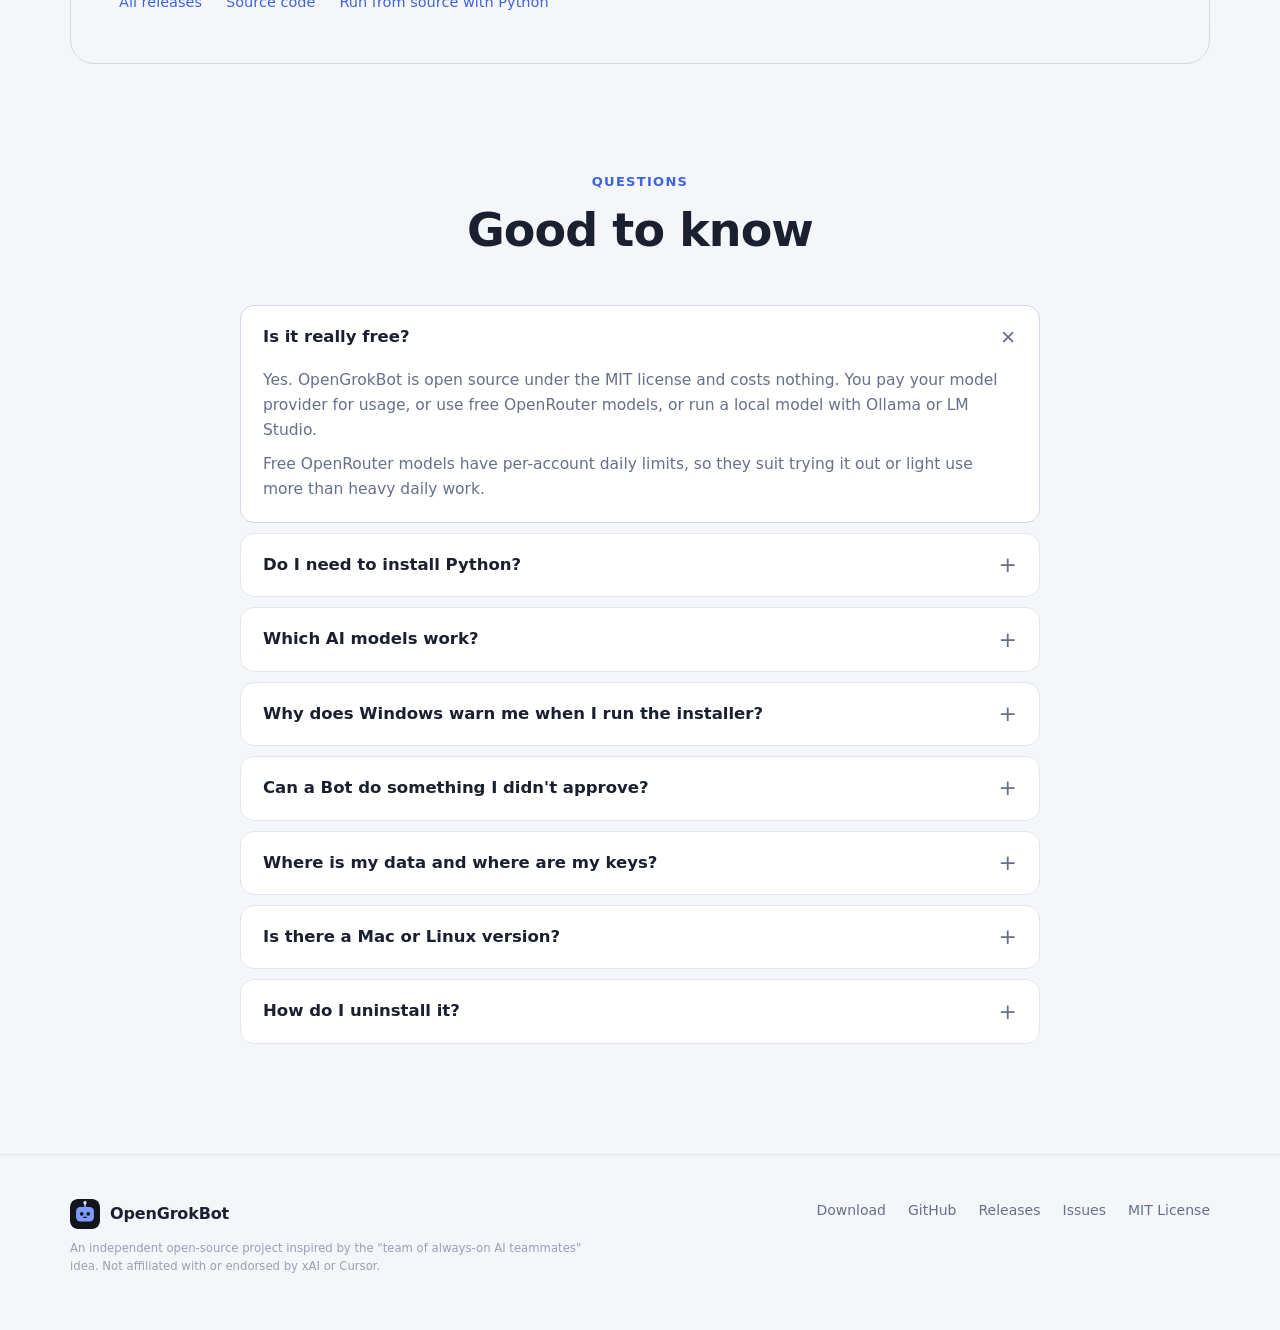
==== commit 709ef178: "Release 2.0.1: update site, README and installer references" ====
--- a/site/index.html
+++ b/site/index.html
@@ -12,7 +12,7 @@
 <meta property="og:image" content="img/chat-approval.png">
 <meta name="twitter:card" content="summary_large_image">
 <link rel="icon" type="image/svg+xml" href="favicon.svg">
-<link rel="stylesheet" href="style.css?v=9">
+<link rel="stylesheet" href="style.css?v=10">
 <script>document.documentElement.classList.remove("no-js");</script>
 </head>
 <body>
@@ -209,7 +209,7 @@
           <p class="meta" style="justify-content:flex-start"><span id="dlname">OpenGrokBot-Setup.exe</span></p>
         </div>
         <ul class="facts">
-          <li><span>Version</span><span data-ver-plain>2.0.0</span></li>
+          <li><span>Version</span><span data-ver-plain>2.0.1</span></li>
           <li><span>Size</span><span data-size>about 83 MB</span></li>
           <li><span>Requires</span><span>Windows 10 or 11, 64-bit</span></li>
           <li><span>Installs to</span><span>Your user folder, no admin</span></li>
@@ -226,13 +226,13 @@
 
         <div class="hash">
           <label for="sha">SHA-256 checksum</label>
-          <div class="code"><code id="sha">94f7d0df29a30645114868f7c31904ace7f0ea1d7eb99cad901add942bbaa9f8</code>
+          <div class="code"><code id="sha">f2c2590f587222560bc37ead6216eb636c8fbe0f28a3805871c4d2bf11054964</code>
             <button class="btn sm" type="button" data-copy="sha"><svg fill="none" stroke="currentColor" stroke-width="2" stroke-linecap="round" stroke-linejoin="round"><use href="#i-copy"/></svg><span>Copy</span></button></div>
           <label for="verify" style="margin-top:18px">Verify in PowerShell</label>
-          <div class="code"><code id="verify">Get-FileHash .\OpenGrokBot-Setup-2.0.0.exe -Algorithm SHA256</code>
+          <div class="code"><code id="verify">Get-FileHash .\OpenGrokBot-Setup-2.0.1.exe -Algorithm SHA256</code>
             <button class="btn sm" type="button" data-copy="verify"><svg fill="none" stroke="currentColor" stroke-width="2" stroke-linecap="round" stroke-linejoin="round"><use href="#i-copy"/></svg><span>Copy</span></button></div>
           <label for="silent" style="margin-top:18px">Unattended install</label>
-          <div class="code"><code id="silent">.\OpenGrokBot-Setup-2.0.0.exe /VERYSILENT /CURRENTUSER</code>
+          <div class="code"><code id="silent">.\OpenGrokBot-Setup-2.0.1.exe /VERYSILENT /CURRENTUSER</code>
             <button class="btn sm" type="button" data-copy="silent"><svg fill="none" stroke="currentColor" stroke-width="2" stroke-linecap="round" stroke-linejoin="round"><use href="#i-copy"/></svg><span>Copy</span></button></div>
         </div>
 
@@ -280,6 +280,6 @@
   </div>
 </footer>
 
-<script src="app.js?v=9"></script>
+<script src="app.js?v=10"></script>
 </body>
 </html>
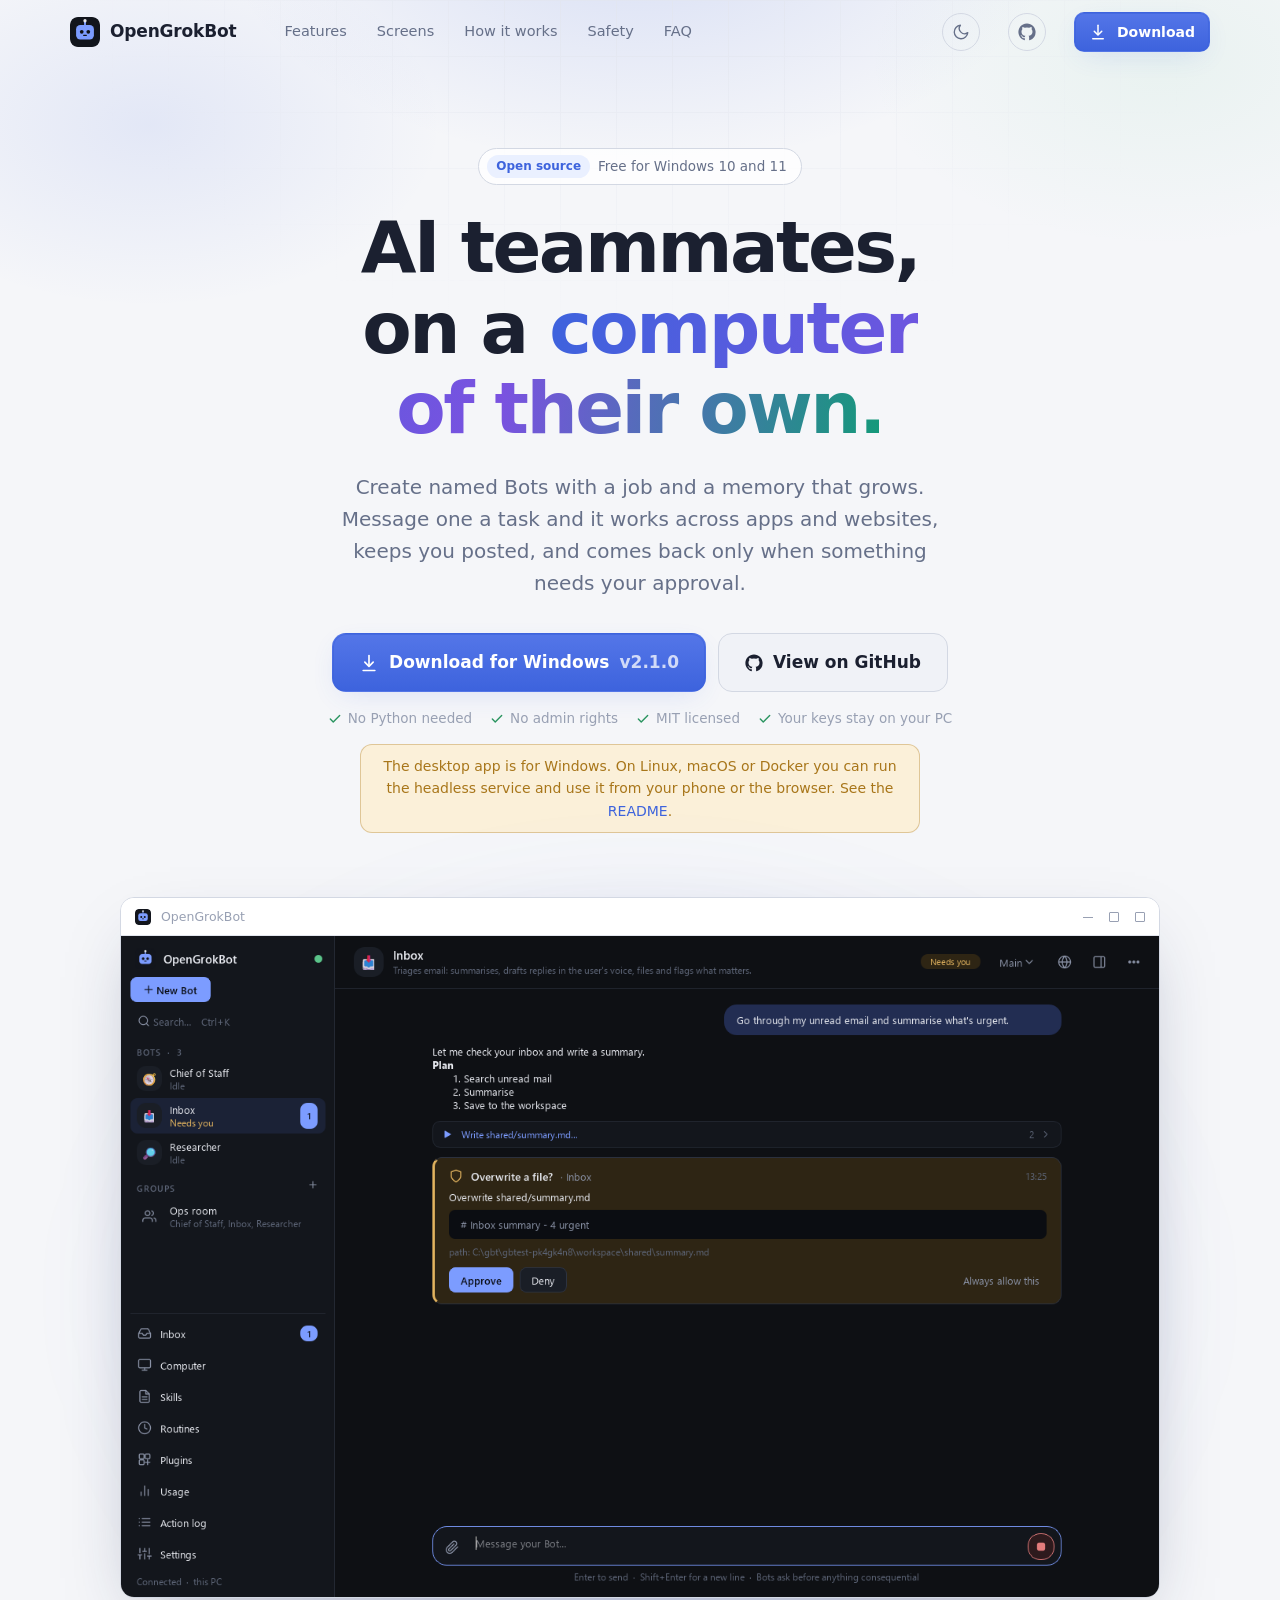
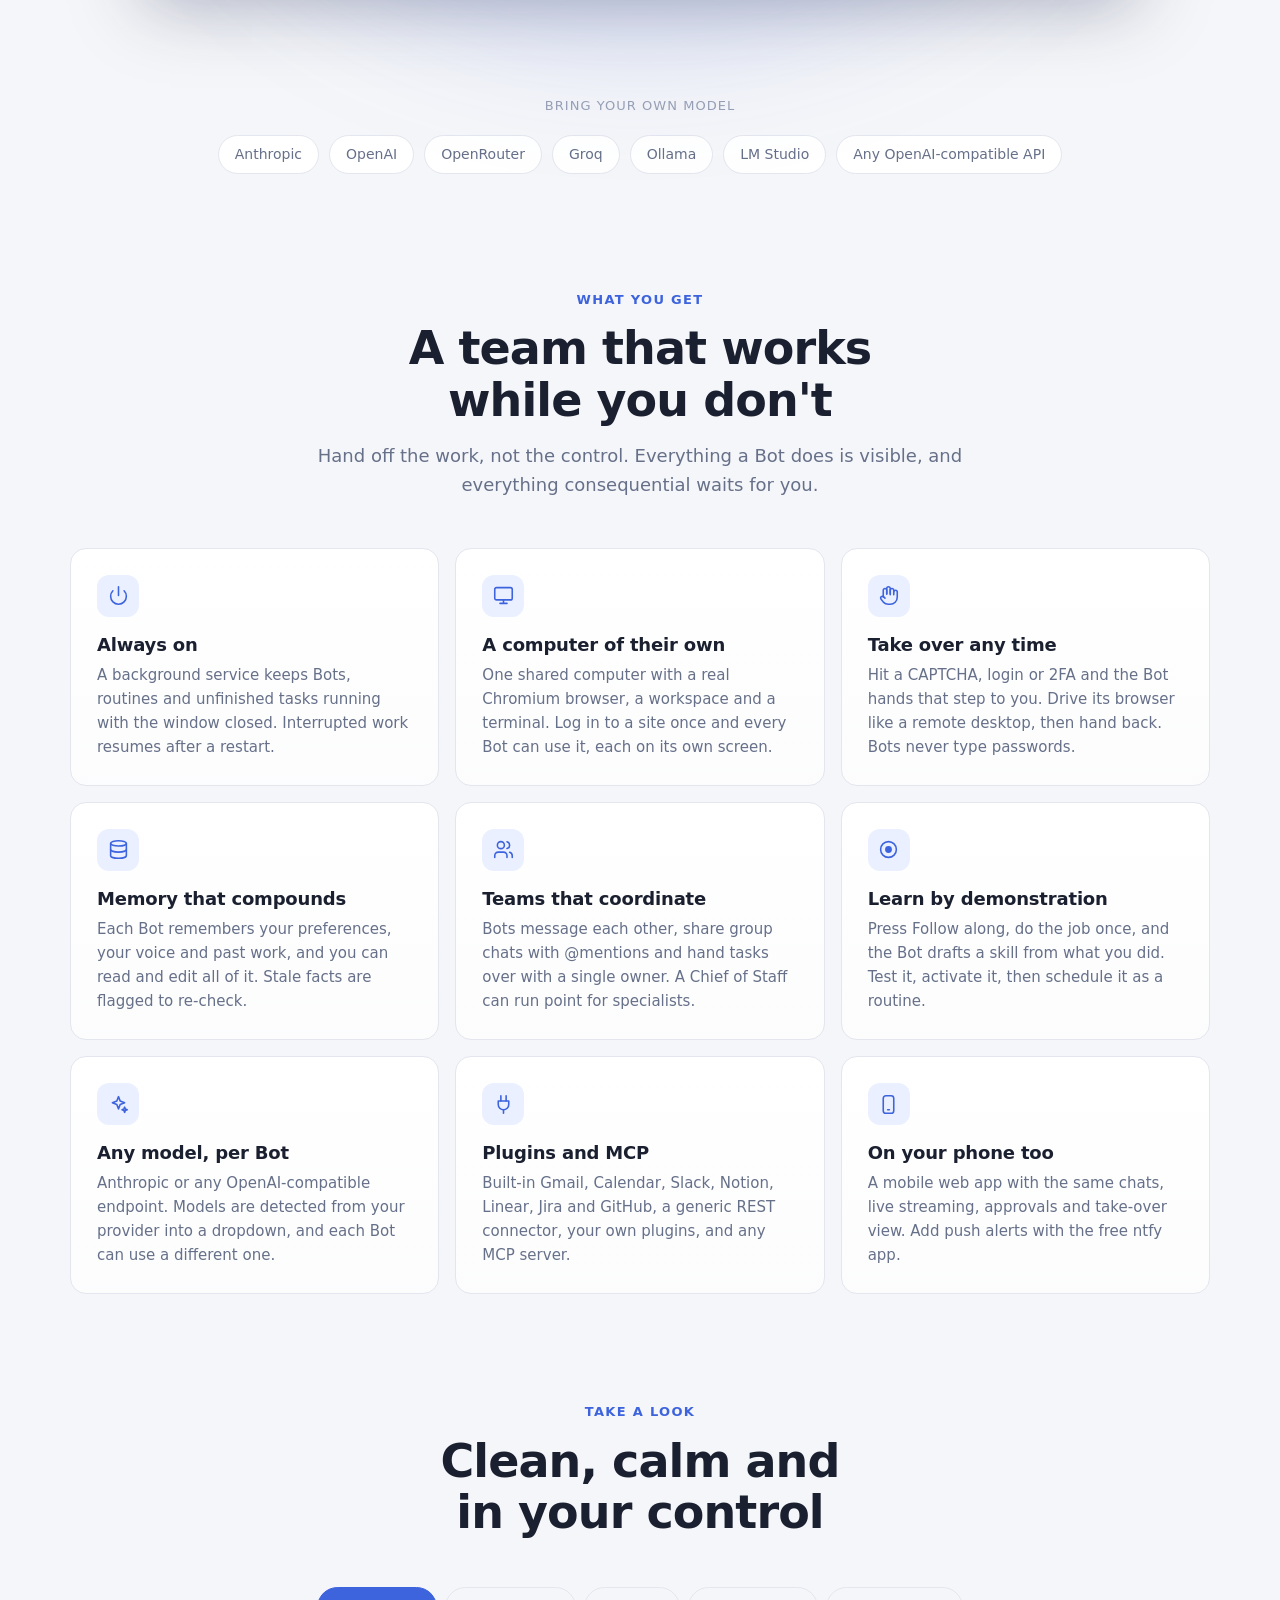
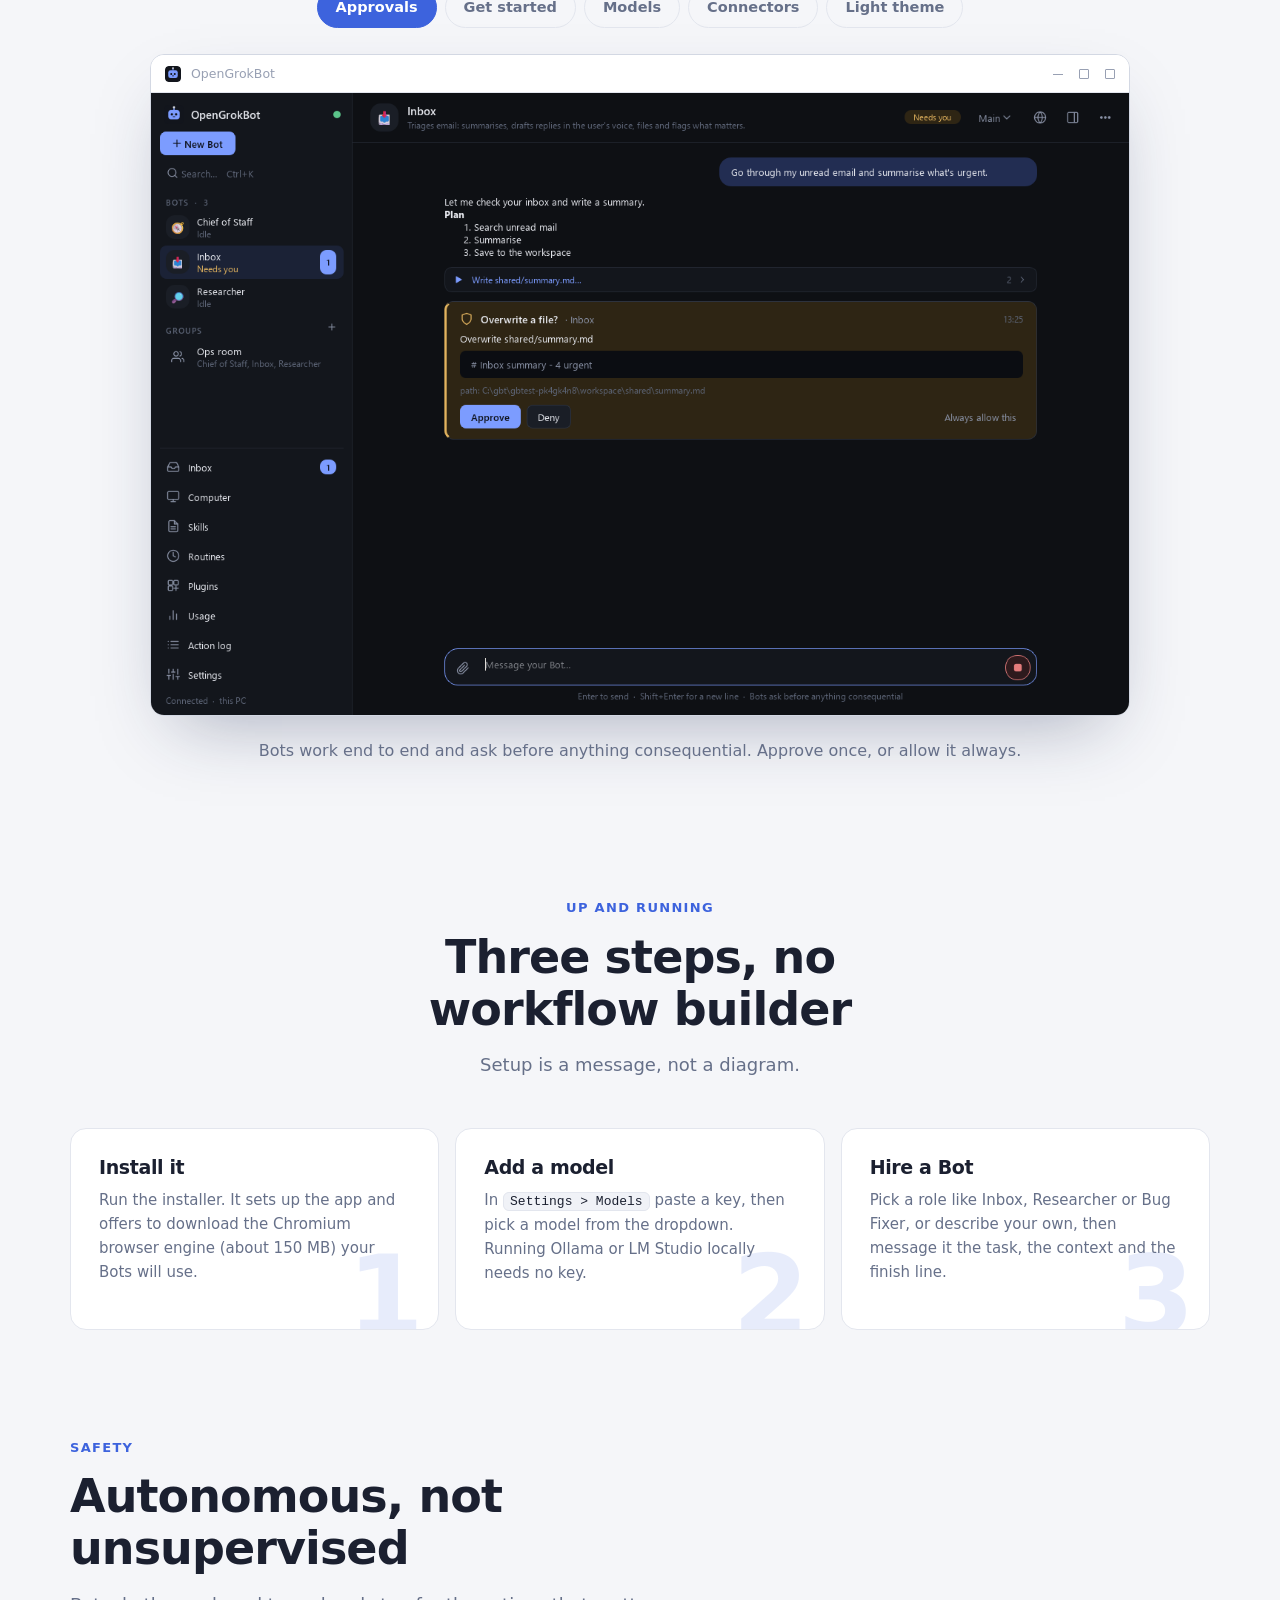
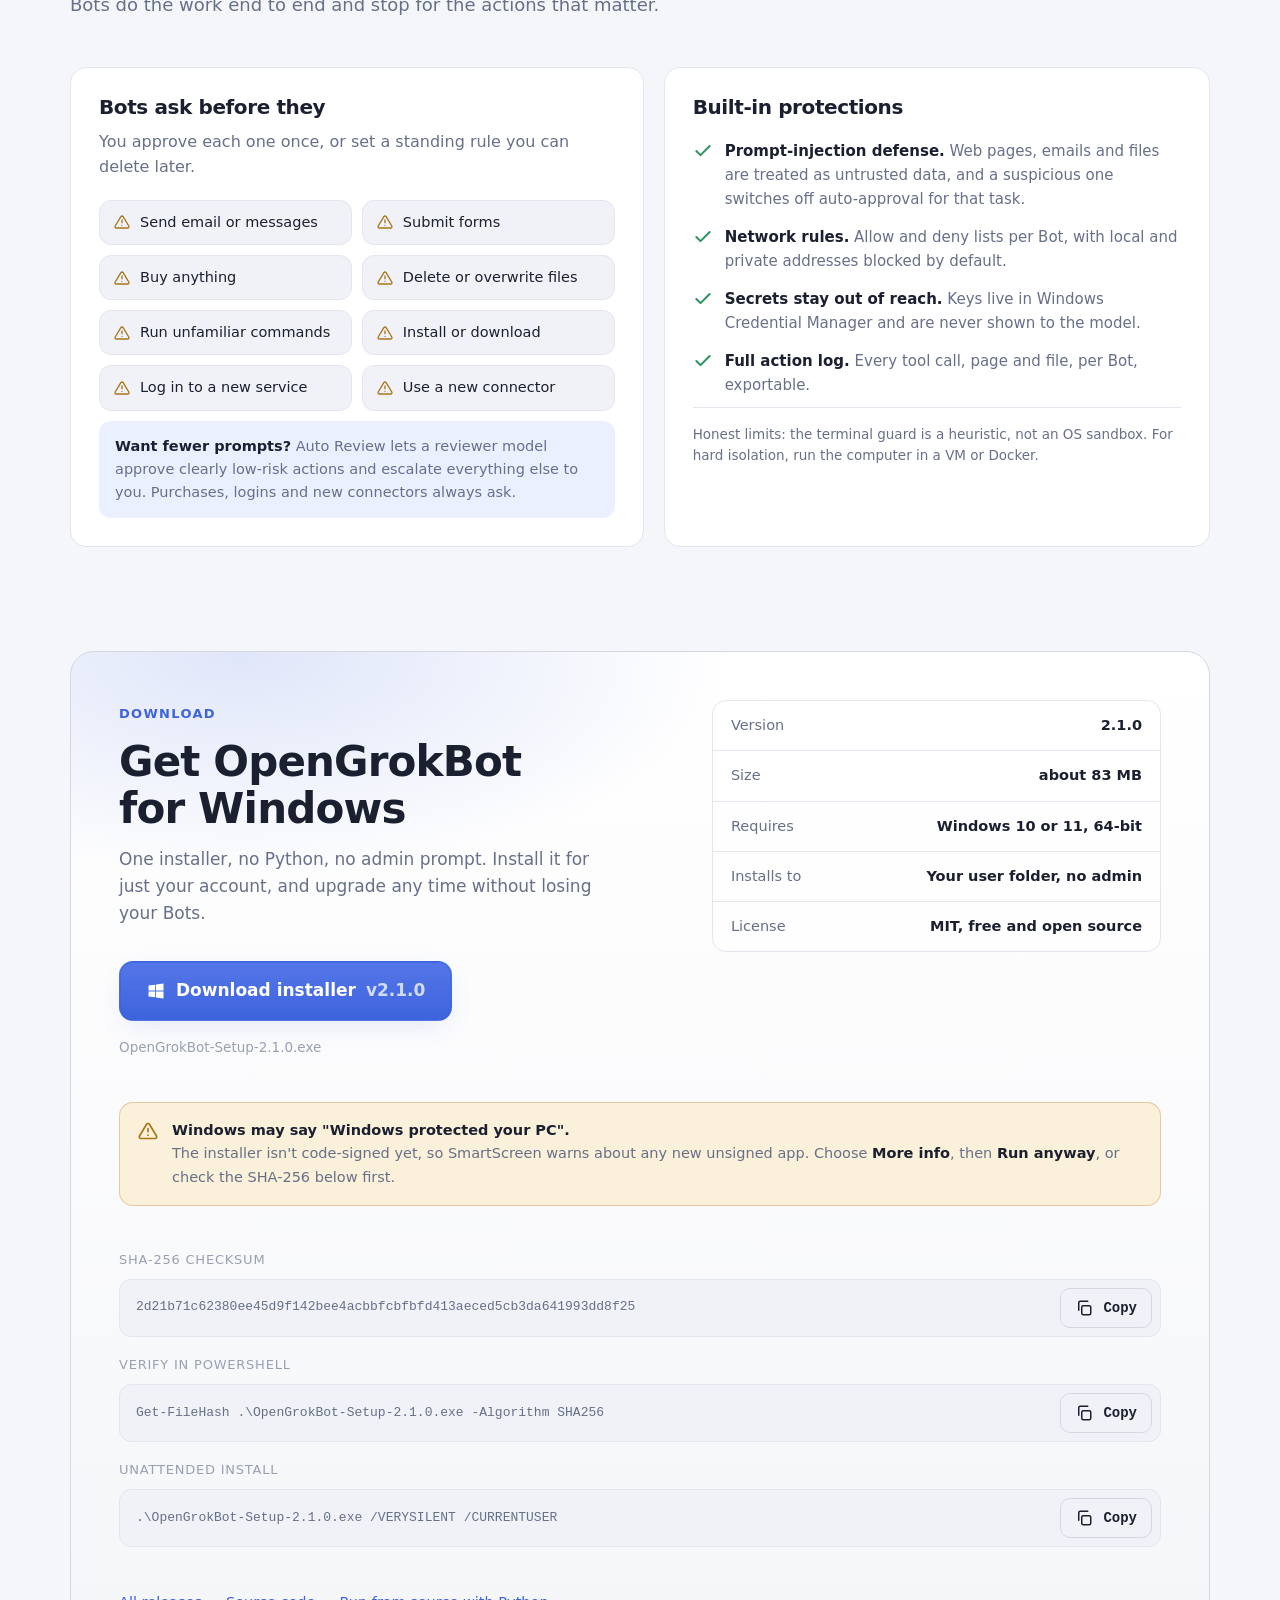
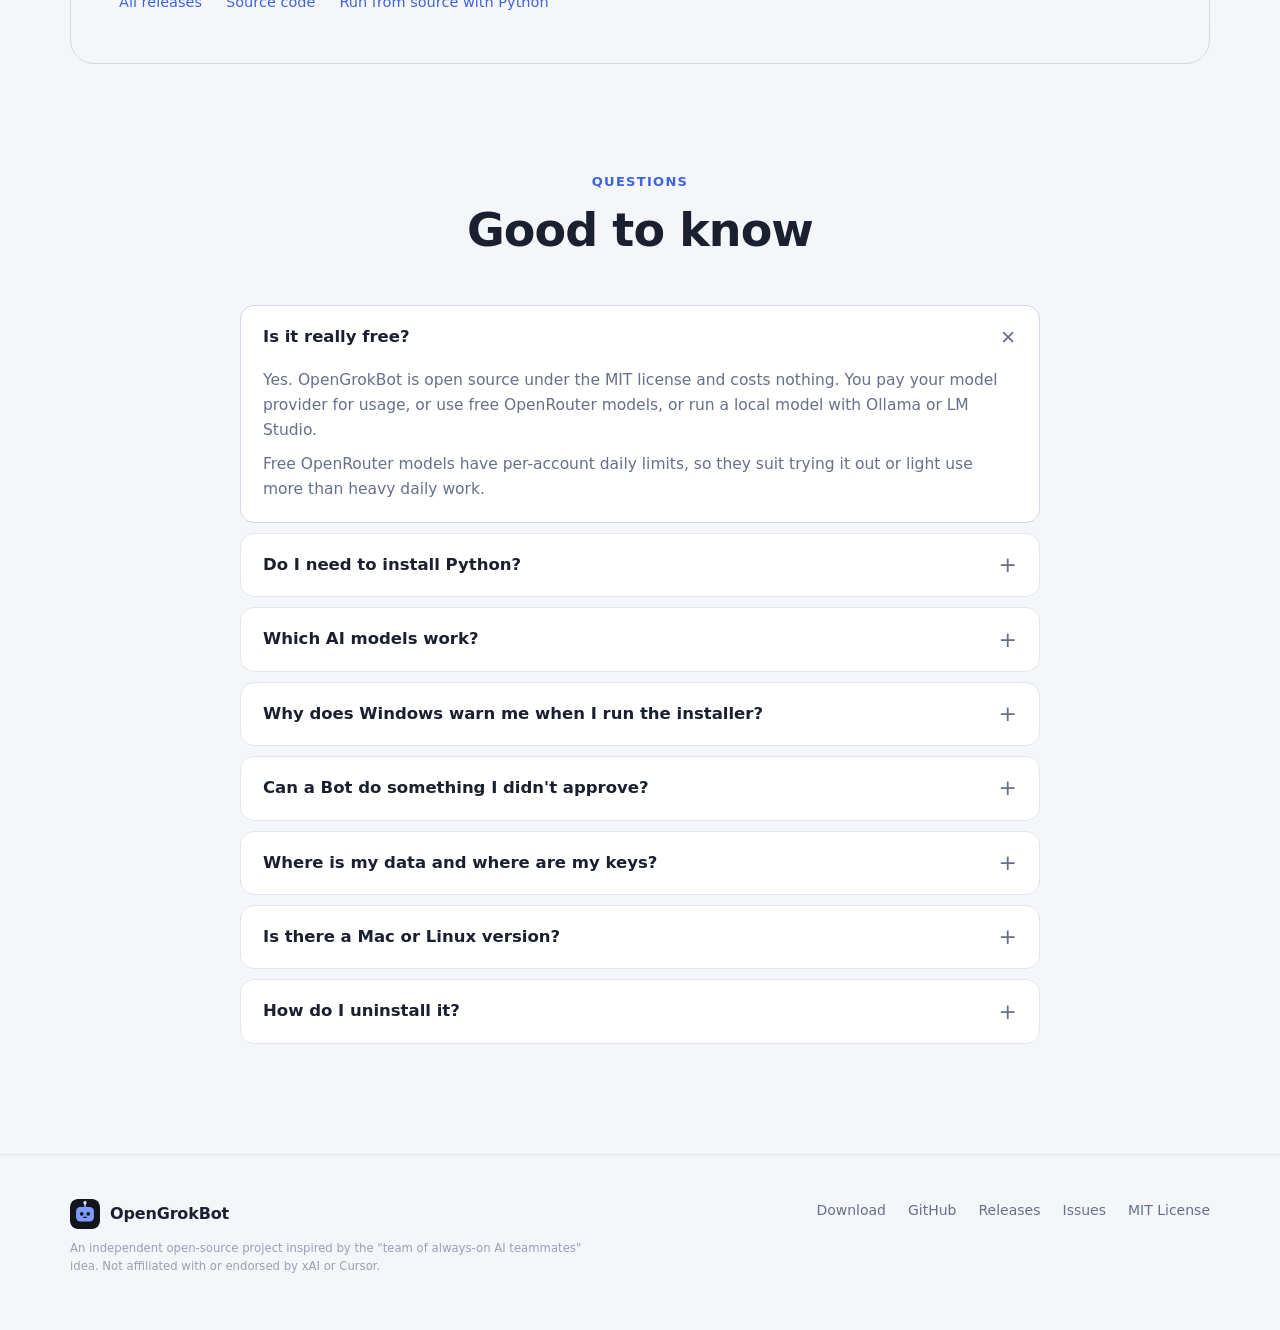
==== commit 19b8e44a: "Release 2.1.0: UI polish, motion, Reduce motion setting; update site, README and installer reference" ====
--- a/site/index.html
+++ b/site/index.html
@@ -12,7 +12,7 @@
 <meta property="og:image" content="img/chat-approval.png">
 <meta name="twitter:card" content="summary_large_image">
 <link rel="icon" type="image/svg+xml" href="favicon.svg">
-<link rel="stylesheet" href="style.css?v=10">
+<link rel="stylesheet" href="style.css?v=11">
 <script>document.documentElement.classList.remove("no-js");</script>
 </head>
 <body>
@@ -209,7 +209,7 @@
           <p class="meta" style="justify-content:flex-start"><span id="dlname">OpenGrokBot-Setup.exe</span></p>
         </div>
         <ul class="facts">
-          <li><span>Version</span><span data-ver-plain>2.0.1</span></li>
+          <li><span>Version</span><span data-ver-plain>2.1.0</span></li>
           <li><span>Size</span><span data-size>about 83 MB</span></li>
           <li><span>Requires</span><span>Windows 10 or 11, 64-bit</span></li>
           <li><span>Installs to</span><span>Your user folder, no admin</span></li>
@@ -226,13 +226,13 @@
 
         <div class="hash">
           <label for="sha">SHA-256 checksum</label>
-          <div class="code"><code id="sha">f2c2590f587222560bc37ead6216eb636c8fbe0f28a3805871c4d2bf11054964</code>
+          <div class="code"><code id="sha">2d21b71c62380ee45d9f142bee4acbbfcbfbfd413aeced5cb3da641993dd8f25</code>
             <button class="btn sm" type="button" data-copy="sha"><svg fill="none" stroke="currentColor" stroke-width="2" stroke-linecap="round" stroke-linejoin="round"><use href="#i-copy"/></svg><span>Copy</span></button></div>
           <label for="verify" style="margin-top:18px">Verify in PowerShell</label>
-          <div class="code"><code id="verify">Get-FileHash .\OpenGrokBot-Setup-2.0.1.exe -Algorithm SHA256</code>
+          <div class="code"><code id="verify">Get-FileHash .\OpenGrokBot-Setup-2.1.0.exe -Algorithm SHA256</code>
             <button class="btn sm" type="button" data-copy="verify"><svg fill="none" stroke="currentColor" stroke-width="2" stroke-linecap="round" stroke-linejoin="round"><use href="#i-copy"/></svg><span>Copy</span></button></div>
           <label for="silent" style="margin-top:18px">Unattended install</label>
-          <div class="code"><code id="silent">.\OpenGrokBot-Setup-2.0.1.exe /VERYSILENT /CURRENTUSER</code>
+          <div class="code"><code id="silent">.\OpenGrokBot-Setup-2.1.0.exe /VERYSILENT /CURRENTUSER</code>
             <button class="btn sm" type="button" data-copy="silent"><svg fill="none" stroke="currentColor" stroke-width="2" stroke-linecap="round" stroke-linejoin="round"><use href="#i-copy"/></svg><span>Copy</span></button></div>
         </div>
 
@@ -280,6 +280,6 @@
   </div>
 </footer>
 
-<script src="app.js?v=10"></script>
+<script src="app.js?v=11"></script>
 </body>
 </html>
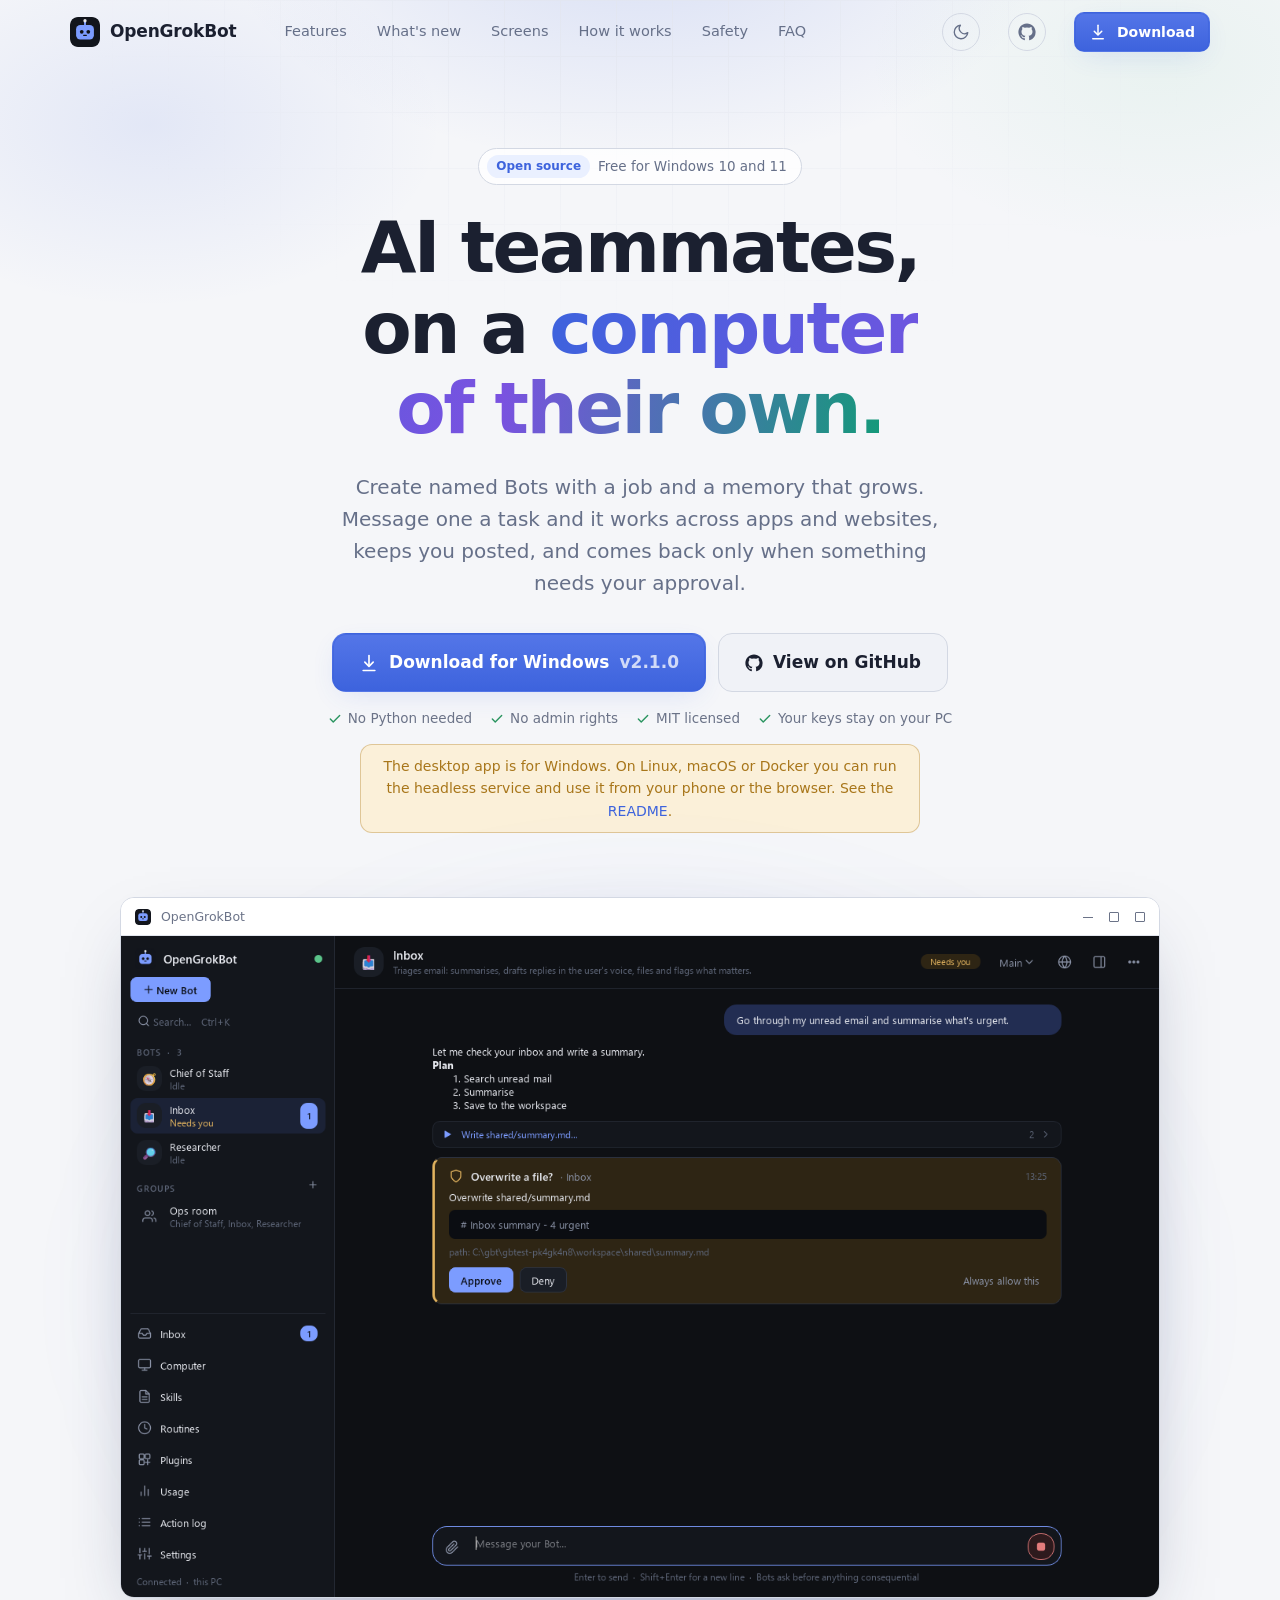
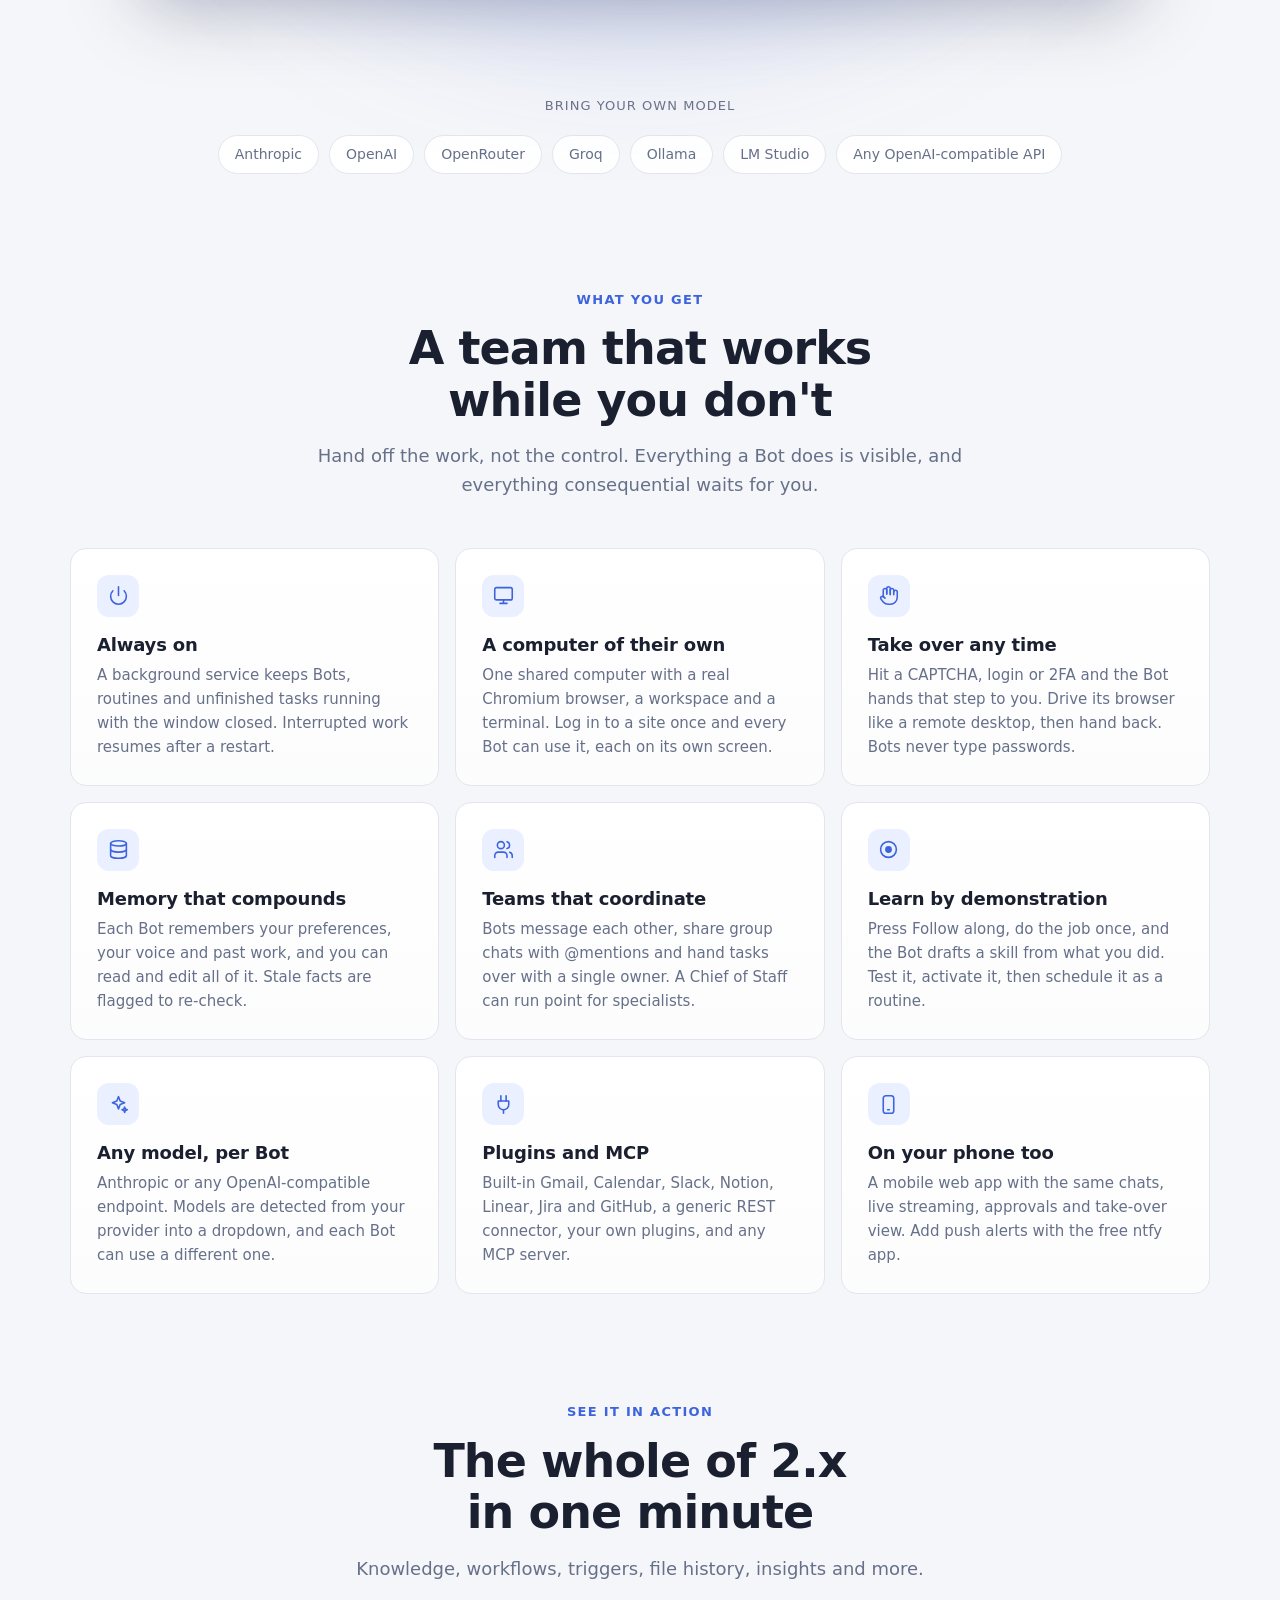
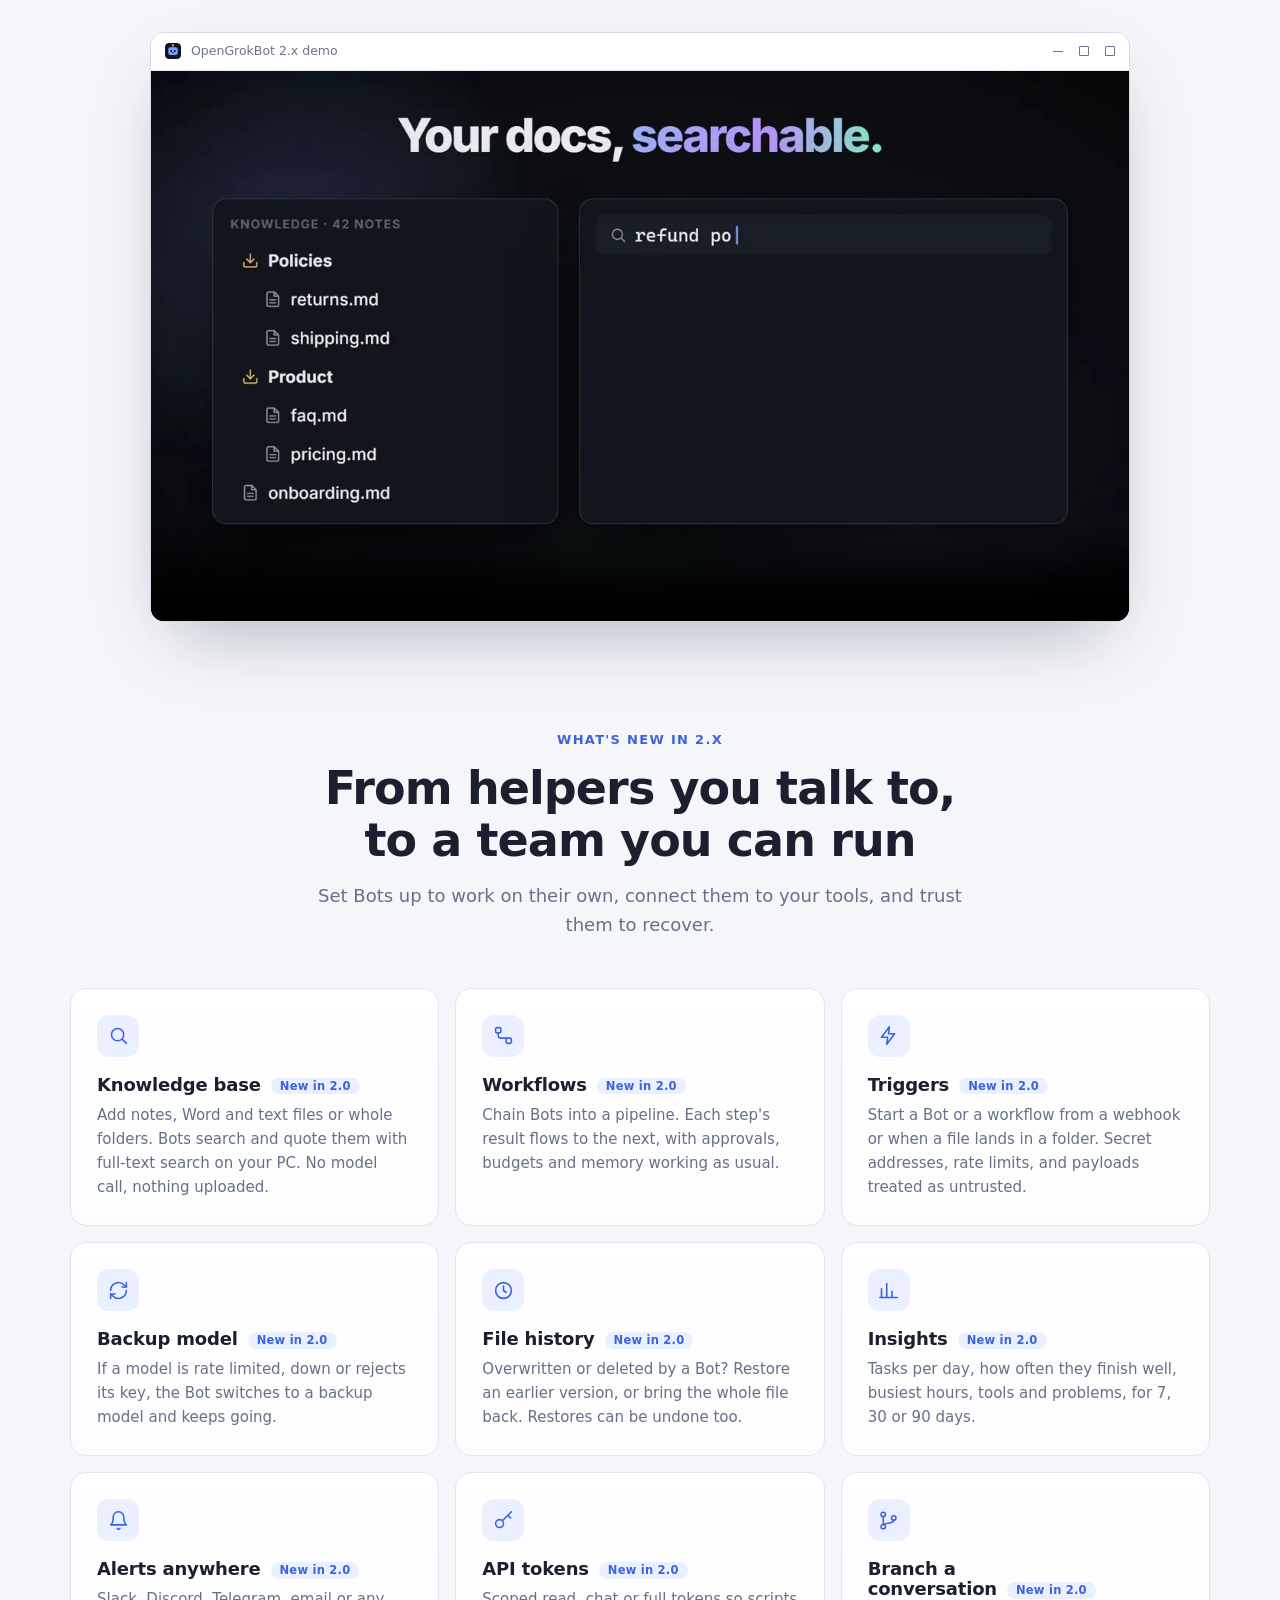
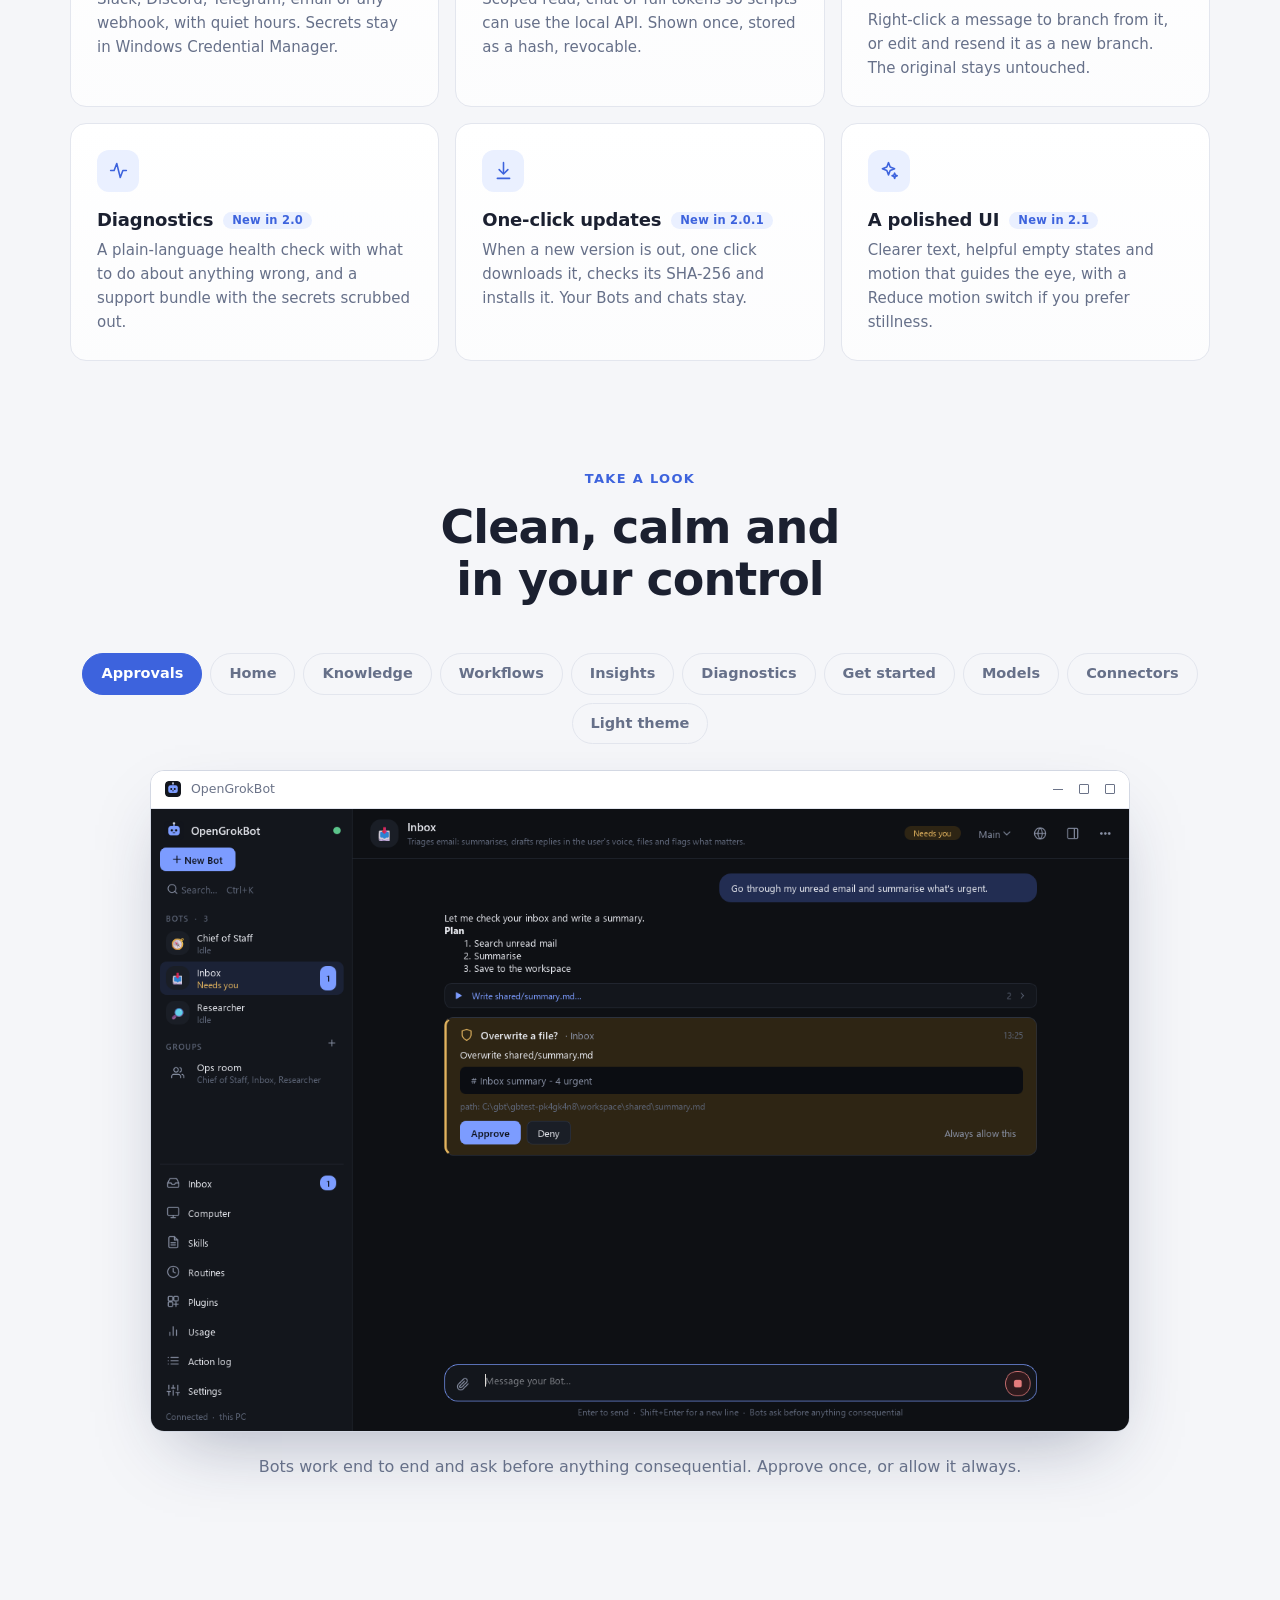
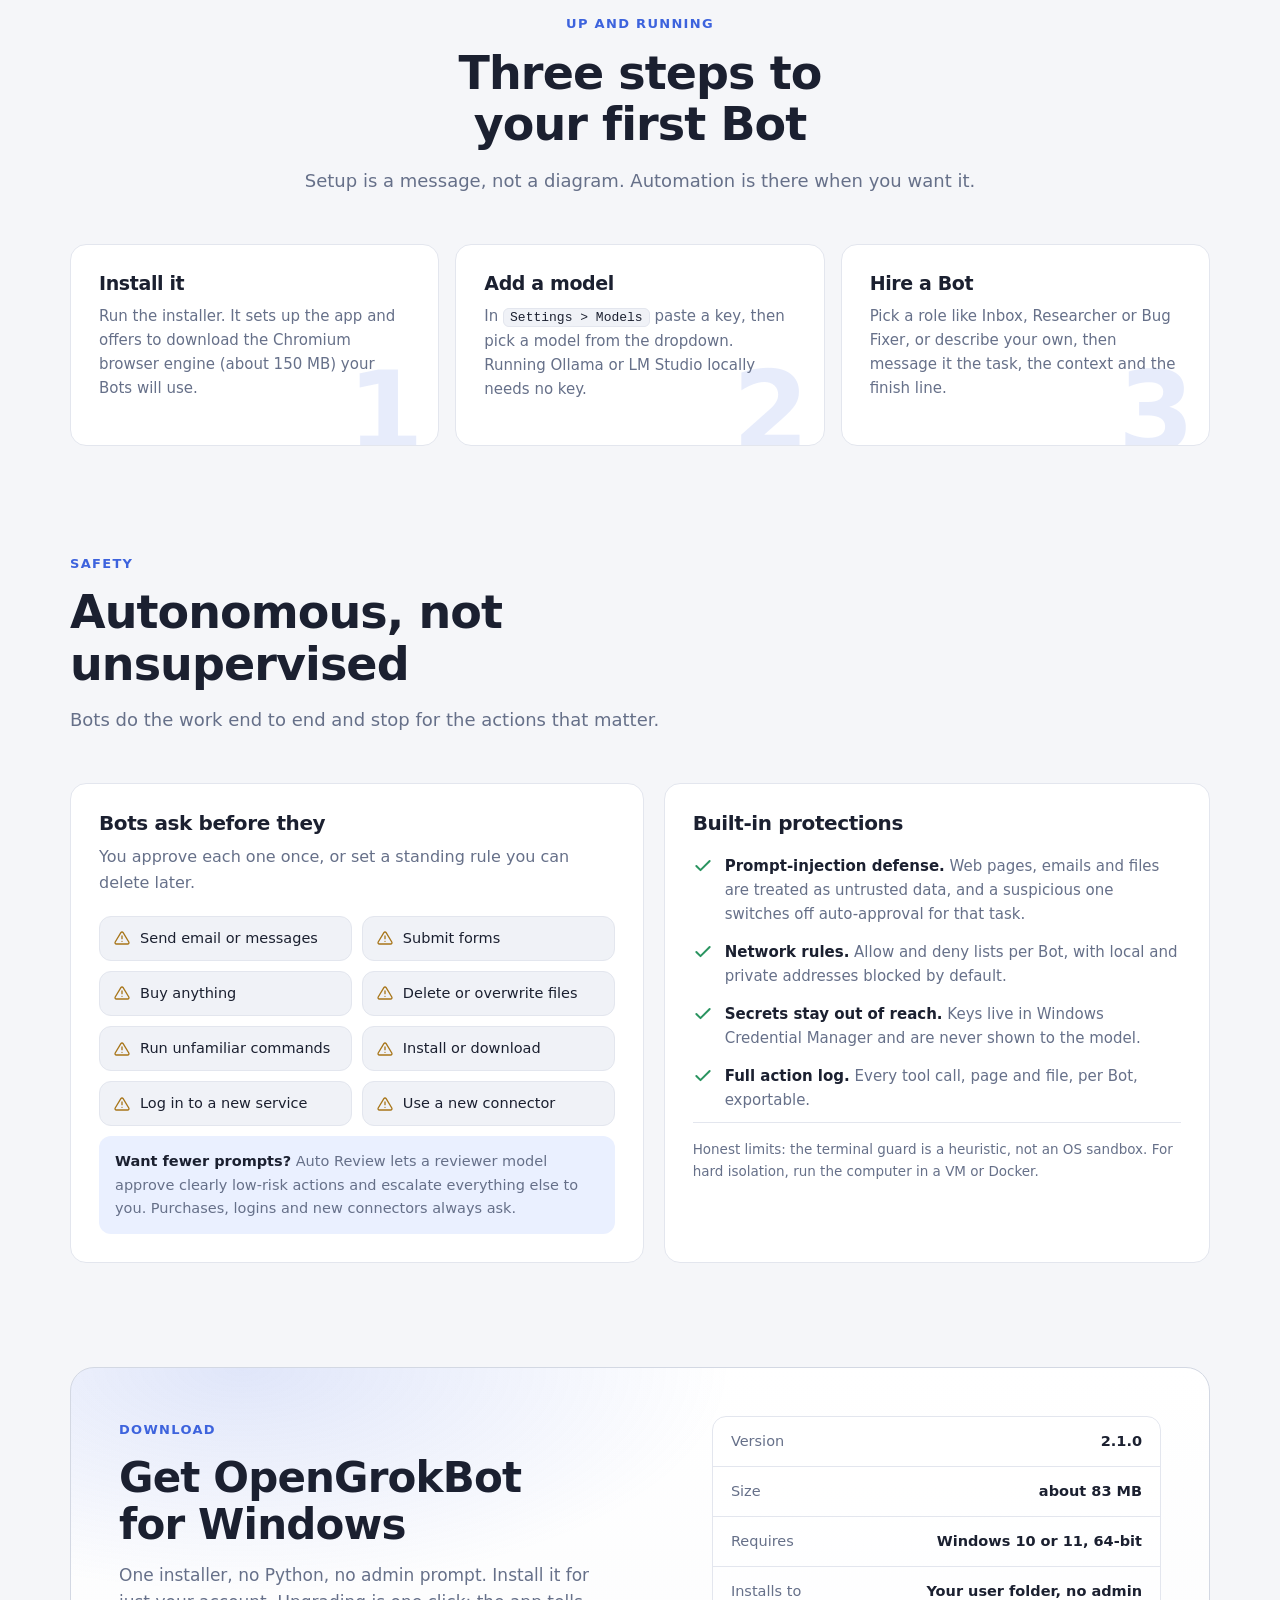
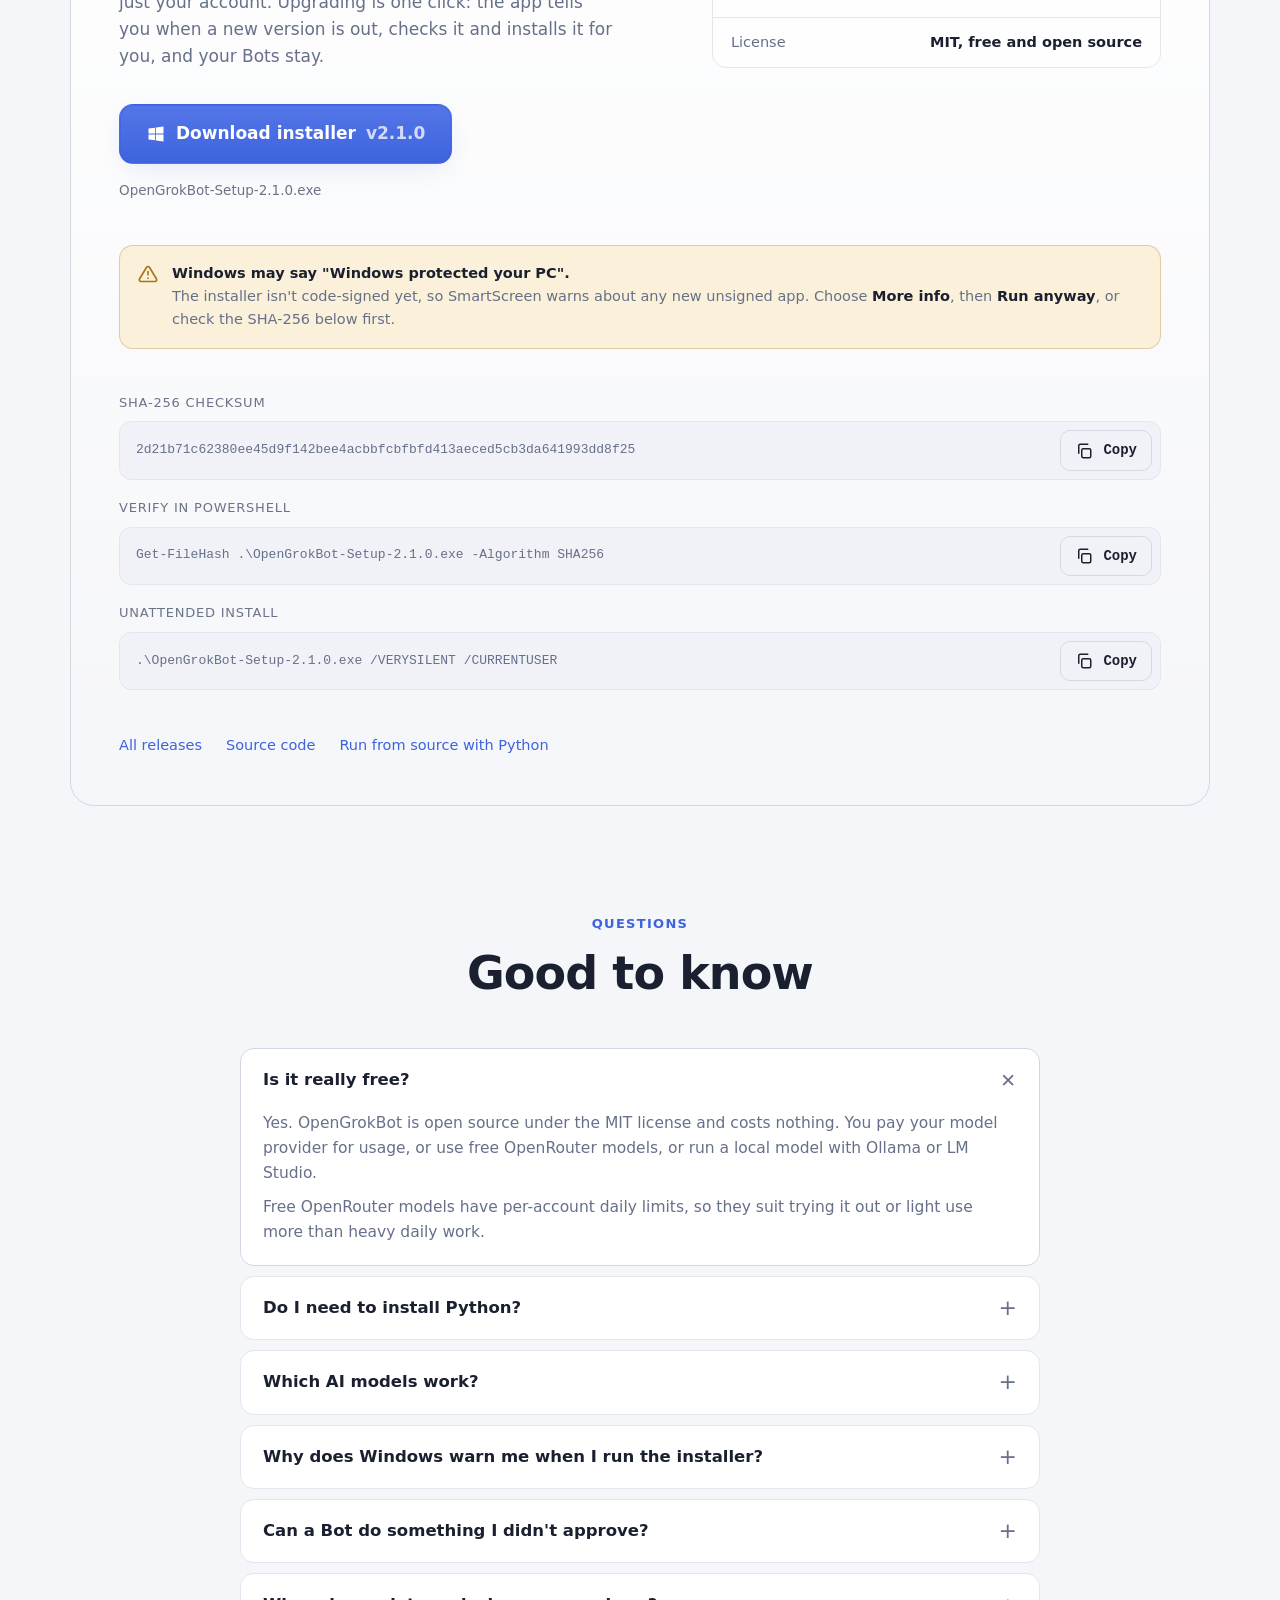
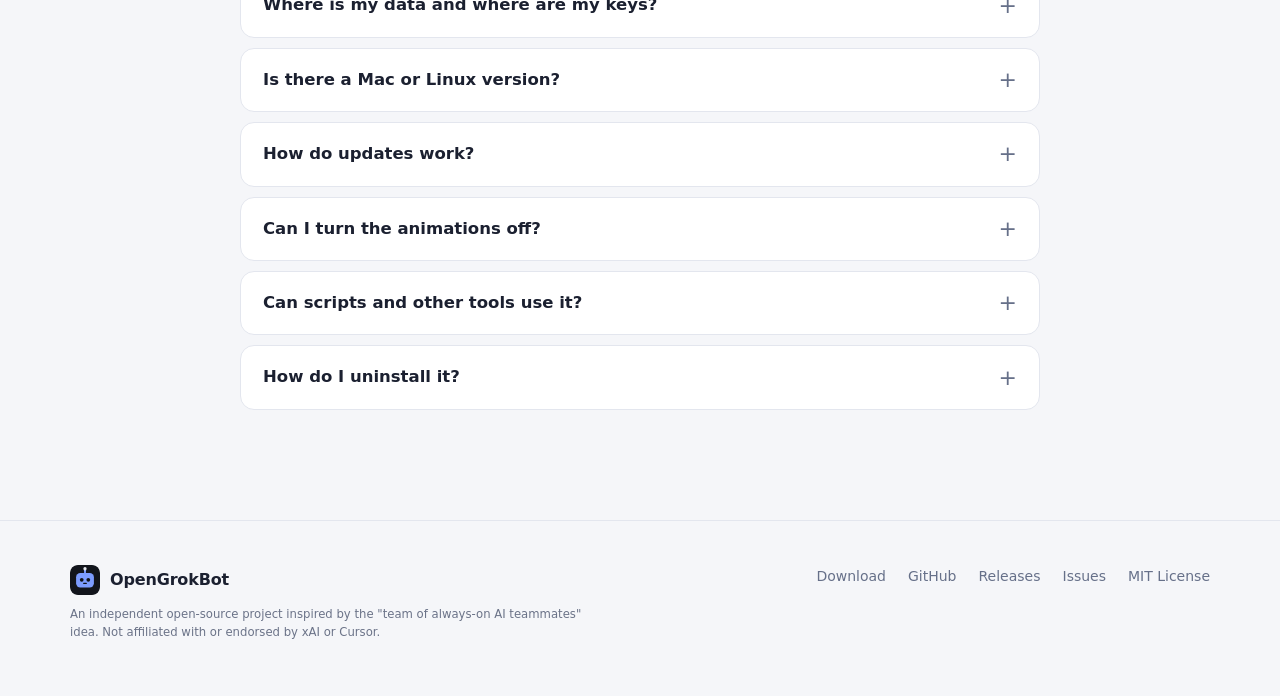
==== commit c628c7cf: "Site: demo video, what's new in 2.x, new screenshots, mobile menu, accessibility and SEO" ====
--- a/site/index.html
+++ b/site/index.html
@@ -4,16 +4,31 @@
 <meta charset="utf-8">
 <meta name="viewport" content="width=device-width, initial-scale=1">
 <title>OpenGrokBot: AI teammates on a computer of their own</title>
-<meta name="description" content="Download OpenGrokBot for Windows. Free, open-source AI teammates (Bots) that work in a real browser on a computer of their own and ask you only when something needs your approval.">
-<meta name="theme-color" content="#0e1014">
+<meta name="description" content="Download OpenGrokBot for Windows. Free, open-source AI teammates (Bots) with a knowledge base, workflows and triggers that work in a real browser on a computer of their own and ask you only when something needs your approval.">
+<meta name="theme-color" content="#0e1014" media="(prefers-color-scheme: dark)">
+<meta name="theme-color" content="#f5f6f9" media="(prefers-color-scheme: light)">
+<link rel="canonical" href="https://crepald-01.github.io/OpenGrokBot/">
 <meta property="og:title" content="OpenGrokBot: AI teammates on a computer of their own">
 <meta property="og:description" content="Free, open-source Windows app. Named Bots with memory that work across apps and websites and ask before anything consequential.">
 <meta property="og:type" content="website">
-<meta property="og:image" content="img/chat-approval.png">
+<meta property="og:url" content="https://crepald-01.github.io/OpenGrokBot/">
+<meta property="og:site_name" content="OpenGrokBot">
+<meta property="og:image" content="https://crepald-01.github.io/OpenGrokBot/img/og.png">
+<meta property="og:image:width" content="1200">
+<meta property="og:image:height" content="630">
+<meta property="og:image:alt" content="OpenGrokBot: AI teammates on a computer of their own, shown with the Workflows screen">
 <meta name="twitter:card" content="summary_large_image">
+<meta name="twitter:title" content="OpenGrokBot: AI teammates on a computer of their own">
+<meta name="twitter:description" content="Free, open-source Windows app. Named Bots with memory that work across apps and websites and ask before anything consequential.">
+<meta name="twitter:image" content="https://crepald-01.github.io/OpenGrokBot/img/og.png">
 <link rel="icon" type="image/svg+xml" href="favicon.svg">
-<link rel="stylesheet" href="style.css?v=11">
+<link rel="icon" type="image/png" sizes="32x32" href="icon-32.png">
+<link rel="apple-touch-icon" href="apple-touch-icon.png">
+<link rel="stylesheet" href="style.css?v=12">
 <script>document.documentElement.classList.remove("no-js");</script>
+<script type="application/ld+json">
+{"@context":"https://schema.org","@type":"SoftwareApplication","name":"OpenGrokBot","applicationCategory":"BusinessApplication","operatingSystem":"Windows 10, Windows 11","description":"Free, open-source AI teammates (Bots) that work in a real browser on a computer of their own and ask you only when something needs your approval.","url":"https://crepald-01.github.io/OpenGrokBot/","downloadUrl":"https://github.com/Crepald-01/OpenGrokBot/releases/latest","softwareVersion":"2.1.0","license":"https://opensource.org/licenses/MIT","offers":{"@type":"Offer","price":"0","priceCurrency":"USD"}}
+</script>
 </head>
 <body>
 
@@ -35,6 +50,18 @@
     <symbol id="i-warn" viewBox="0 0 24 24"><path d="M10.3 3.9L1.8 18a2 2 0 0 0 1.7 3h17a2 2 0 0 0 1.7-3L13.7 3.9a2 2 0 0 0-3.4 0z"/><path d="M12 9v4M12 17h.01"/></symbol>
     <symbol id="i-copy" viewBox="0 0 24 24"><rect x="9" y="9" width="12" height="12" rx="2"/><path d="M5 15V5a2 2 0 0 1 2-2h10"/></symbol>
     <symbol id="i-moon" viewBox="0 0 24 24"><path d="M21 12.8A9 9 0 1 1 11.2 3a7 7 0 0 0 9.8 9.8z"/></symbol>
+    <symbol id="i-search" viewBox="0 0 24 24"><circle cx="11" cy="11" r="7"/><path d="M21 21l-4.3-4.3"/></symbol>
+    <symbol id="i-flow" viewBox="0 0 24 24"><rect x="3" y="3" width="6" height="6" rx="1.5"/><rect x="15" y="15" width="6" height="6" rx="1.5"/><path d="M6 9v3a3 3 0 0 0 3 3h6"/></symbol>
+    <symbol id="i-bolt" viewBox="0 0 24 24"><path d="M13 2L4 14h7l-1 8 9-12h-7z"/></symbol>
+    <symbol id="i-refresh" viewBox="0 0 24 24"><path d="M21 12a9 9 0 0 1-15.5 6.2L3 16"/><path d="M3 12a9 9 0 0 1 15.5-6.2L21 8"/><path d="M3 21v-5h5M21 3v5h-5"/></symbol>
+    <symbol id="i-clock" viewBox="0 0 24 24"><circle cx="12" cy="12" r="9"/><path d="M12 7v5l3 2"/></symbol>
+    <symbol id="i-chart" viewBox="0 0 24 24"><path d="M4 20V10M10 20V4M16 20v-7M22 20H2"/></symbol>
+    <symbol id="i-bell" viewBox="0 0 24 24"><path d="M18 8a6 6 0 0 0-12 0c0 7-3 9-3 9h18s-3-2-3-9"/><path d="M13.7 21a2 2 0 0 1-3.4 0"/></symbol>
+    <symbol id="i-key" viewBox="0 0 24 24"><circle cx="7.5" cy="15.5" r="4.5"/><path d="M10.7 12.3L21 2M17 6l3 3"/></symbol>
+    <symbol id="i-branch" viewBox="0 0 24 24"><circle cx="6" cy="5" r="2.5"/><circle cx="6" cy="19" r="2.5"/><circle cx="18" cy="9" r="2.5"/><path d="M6 7.5v9M18 11.5c0 4-6 3-12 5"/></symbol>
+    <symbol id="i-pulse" viewBox="0 0 24 24"><path d="M3 12h4l3-8 4 16 3-8h4"/></symbol>
+    <symbol id="i-menu" viewBox="0 0 24 24"><path d="M4 7h16M4 12h16M4 17h16"/></symbol>
+    <symbol id="i-play" viewBox="0 0 24 24"><path fill="currentColor" d="M8 5v14l11-7z"/></symbol>
     <symbol id="i-win" viewBox="0 0 24 24"><path fill="currentColor" stroke="none" d="M3 5.5l8-1.1v7.1H3zM12 4.3l9-1.3v8.5h-9zM3 12.5h8v7.1l-8-1.1zM12 12.5h9V21l-9-1.3z"/></symbol>
     <symbol id="i-gh" viewBox="0 0 24 24"><path fill="currentColor" stroke="none" d="M12 .5C5.65.5.5 5.65.5 12c0 5.08 3.29 9.39 7.86 10.91.58.1.79-.25.79-.56v-2c-3.2.7-3.88-1.54-3.88-1.54-.52-1.33-1.28-1.69-1.28-1.69-1.04-.71.08-.7.08-.7 1.15.08 1.76 1.18 1.76 1.18 1.03 1.76 2.69 1.25 3.35.96.1-.74.4-1.25.73-1.54-2.55-.29-5.24-1.28-5.24-5.69 0-1.26.45-2.28 1.18-3.09-.12-.29-.51-1.46.11-3.04 0 0 .96-.31 3.15 1.18a10.9 10.9 0 0 1 5.74 0c2.19-1.49 3.15-1.18 3.15-1.18.62 1.58.23 2.75.11 3.04.74.81 1.18 1.83 1.18 3.09 0 4.42-2.69 5.39-5.26 5.68.41.36.78 1.06.78 2.14v3.17c0 .31.21.67.8.56A11.5 11.5 0 0 0 23.5 12C23.5 5.65 18.35.5 12 .5z"/></symbol>
   </defs>
@@ -43,14 +70,17 @@
 <header class="nav" id="nav">
   <div class="wrap">
     <a class="brand" href="#top" aria-label="OpenGrokBot home"><img src="favicon.svg" alt="" width="30" height="30">OpenGrokBot</a>
-    <nav class="links" aria-label="Sections">
+    <nav class="links" id="links" aria-label="Sections">
       <a href="#features">Features</a>
+      <a href="#new">What's new</a>
       <a href="#screens">Screens</a>
       <a href="#how">How it works</a>
       <a href="#safety">Safety</a>
       <a href="#faq">FAQ</a>
+      <a href="#top" class="only-menu" id="theme2">Switch light / dark theme</a>
     </nav>
     <span class="grow"></span>
+    <button class="icon-btn menu-btn" id="menu" type="button" aria-label="Open the menu" aria-expanded="false" aria-controls="links"><svg fill="none" stroke="currentColor" stroke-width="1.8" stroke-linecap="round" stroke-linejoin="round"><use href="#i-menu"/></svg></button>
     <button class="icon-btn" id="theme" type="button" aria-label="Toggle light and dark theme"><svg fill="none" stroke="currentColor" stroke-width="1.8" stroke-linecap="round" stroke-linejoin="round"><use href="#i-moon"/></svg></button>
     <a class="icon-btn" data-repo-link href="https://github.com/Crepald-01/OpenGrokBot" aria-label="OpenGrokBot on GitHub" rel="noopener"><svg><use href="#i-gh"/></svg></a>
     <a class="btn primary sm" data-dl href="#download"><svg fill="none" stroke="currentColor" stroke-width="2" stroke-linecap="round" stroke-linejoin="round"><use href="#i-down"/></svg>Download</a>
@@ -117,6 +147,51 @@
     </div>
   </section>
 
+  <!-- demo -->
+  <section id="demo">
+    <div class="wrap">
+      <div class="sec-head center rv">
+        <span class="eyebrow">See it in action</span>
+        <h2>The whole of 2.x in one minute</h2>
+        <p>Knowledge, workflows, triggers, file history, insights and more.</p>
+      </div>
+      <div class="demo rv">
+        <div class="window">
+          <div class="bar"><img src="favicon.svg" alt="" width="16" height="16">OpenGrokBot 2.x demo<span class="ctl" aria-hidden="true"><i></i><i></i><i></i></span></div>
+          <video controls preload="none" playsinline poster="media/demo-poster.webp" width="1280" height="720" aria-label="A one minute tour of the OpenGrokBot 2 features">
+            <source src="media/opengrokbot-demo.mp4" type="video/mp4">
+            Your browser can't play this video. <a href="media/opengrokbot-demo.mp4">Download it</a>.
+          </video>
+        </div>
+      </div>
+    </div>
+  </section>
+
+  <!-- new in 2.x -->
+  <section id="new">
+    <div class="wrap">
+      <div class="sec-head center rv">
+        <span class="eyebrow">What's new in 2.x</span>
+        <h2>From helpers you talk to, to a team you can run</h2>
+        <p>Set Bots up to work on their own, connect them to your tools, and trust them to recover.</p>
+      </div>
+      <div class="grid3">
+        <article class="card rv" style="--d:0.00s"><div class="ico"><svg fill="none" stroke="currentColor" stroke-width="1.8" stroke-linecap="round" stroke-linejoin="round"><use href="#i-search"/></svg></div><h3>Knowledge base<span class="tag">New in 2.0</span></h3><p>Add notes, Word and text files or whole folders. Bots search and quote them with full-text search on your PC. No model call, nothing uploaded.</p></article>
+        <article class="card rv" style="--d:0.05s"><div class="ico"><svg fill="none" stroke="currentColor" stroke-width="1.8" stroke-linecap="round" stroke-linejoin="round"><use href="#i-flow"/></svg></div><h3>Workflows<span class="tag">New in 2.0</span></h3><p>Chain Bots into a pipeline. Each step's result flows to the next, with approvals, budgets and memory working as usual.</p></article>
+        <article class="card rv" style="--d:0.10s"><div class="ico"><svg fill="none" stroke="currentColor" stroke-width="1.8" stroke-linecap="round" stroke-linejoin="round"><use href="#i-bolt"/></svg></div><h3>Triggers<span class="tag">New in 2.0</span></h3><p>Start a Bot or a workflow from a webhook or when a file lands in a folder. Secret addresses, rate limits, and payloads treated as untrusted.</p></article>
+        <article class="card rv" style="--d:0.00s"><div class="ico"><svg fill="none" stroke="currentColor" stroke-width="1.8" stroke-linecap="round" stroke-linejoin="round"><use href="#i-refresh"/></svg></div><h3>Backup model<span class="tag">New in 2.0</span></h3><p>If a model is rate limited, down or rejects its key, the Bot switches to a backup model and keeps going.</p></article>
+        <article class="card rv" style="--d:0.05s"><div class="ico"><svg fill="none" stroke="currentColor" stroke-width="1.8" stroke-linecap="round" stroke-linejoin="round"><use href="#i-clock"/></svg></div><h3>File history<span class="tag">New in 2.0</span></h3><p>Overwritten or deleted by a Bot? Restore an earlier version, or bring the whole file back. Restores can be undone too.</p></article>
+        <article class="card rv" style="--d:0.10s"><div class="ico"><svg fill="none" stroke="currentColor" stroke-width="1.8" stroke-linecap="round" stroke-linejoin="round"><use href="#i-chart"/></svg></div><h3>Insights<span class="tag">New in 2.0</span></h3><p>Tasks per day, how often they finish well, busiest hours, tools and problems, for 7, 30 or 90 days.</p></article>
+        <article class="card rv" style="--d:0.00s"><div class="ico"><svg fill="none" stroke="currentColor" stroke-width="1.8" stroke-linecap="round" stroke-linejoin="round"><use href="#i-bell"/></svg></div><h3>Alerts anywhere<span class="tag">New in 2.0</span></h3><p>Slack, Discord, Telegram, email or any webhook, with quiet hours. Secrets stay in Windows Credential Manager.</p></article>
+        <article class="card rv" style="--d:0.05s"><div class="ico"><svg fill="none" stroke="currentColor" stroke-width="1.8" stroke-linecap="round" stroke-linejoin="round"><use href="#i-key"/></svg></div><h3>API tokens<span class="tag">New in 2.0</span></h3><p>Scoped read, chat or full tokens so scripts can use the local API. Shown once, stored as a hash, revocable.</p></article>
+        <article class="card rv" style="--d:0.10s"><div class="ico"><svg fill="none" stroke="currentColor" stroke-width="1.8" stroke-linecap="round" stroke-linejoin="round"><use href="#i-branch"/></svg></div><h3>Branch a conversation<span class="tag">New in 2.0</span></h3><p>Right-click a message to branch from it, or edit and resend it as a new branch. The original stays untouched.</p></article>
+        <article class="card rv" style="--d:0.00s"><div class="ico"><svg fill="none" stroke="currentColor" stroke-width="1.8" stroke-linecap="round" stroke-linejoin="round"><use href="#i-pulse"/></svg></div><h3>Diagnostics<span class="tag">New in 2.0</span></h3><p>A plain-language health check with what to do about anything wrong, and a support bundle with the secrets scrubbed out.</p></article>
+        <article class="card rv" style="--d:0.05s"><div class="ico"><svg fill="none" stroke="currentColor" stroke-width="1.8" stroke-linecap="round" stroke-linejoin="round"><use href="#i-down"/></svg></div><h3>One-click updates<span class="tag">New in 2.0.1</span></h3><p>When a new version is out, one click downloads it, checks its SHA-256 and installs it. Your Bots and chats stay.</p></article>
+        <article class="card rv" style="--d:0.10s"><div class="ico"><svg fill="none" stroke="currentColor" stroke-width="1.8" stroke-linecap="round" stroke-linejoin="round"><use href="#i-spark"/></svg></div><h3>A polished UI<span class="tag">New in 2.1</span></h3><p>Clearer text, helpful empty states and motion that guides the eye, with a Reduce motion switch if you prefer stillness.</p></article>
+      </div>
+    </div>
+  </section>
+
   <!-- screens -->
   <section id="screens">
     <div class="wrap">
@@ -125,18 +200,23 @@
         <h2>Clean, calm and in your control</h2>
       </div>
       <div class="tabs rv" role="tablist" aria-label="Screenshots">
-        <button class="tab" role="tab" aria-selected="true" data-img="chat-approval" data-cap="Bots work end to end and ask before anything consequential. Approve once, or allow it always.">Approvals</button>
-        <button class="tab" role="tab" aria-selected="false" data-img="welcome" data-cap="Pick a role or describe your own. A starter team sets up a Chief of Staff and specialists in one group chat.">Get started</button>
-        <button class="tab" role="tab" aria-selected="false" data-img="models" data-cap="Choose from the models your provider reports, or type your own. Keys are stored in Windows Credential Manager.">Models</button>
-        <button class="tab" role="tab" aria-selected="false" data-img="plugins" data-cap="Connectors read freely. Anything that writes or sends asks first, and a Bot only gets a connector once you grant it.">Connectors</button>
-        <button class="tab" role="tab" aria-selected="false" data-img="light-theme" data-cap="Dark by default, with a light theme that switches instantly.">Light theme</button>
-      </div>
-      <div class="show rv">
+        <button class="tab" role="tab" id="tab-chat-approval" aria-controls="panel" aria-selected="true" tabindex="0" data-img="chat-approval" data-ext="png" data-cap="Bots work end to end and ask before anything consequential. Approve once, or allow it always." data-alt="The Inbox Bot asks for approval before overwriting a file">Approvals</button>
+        <button class="tab" role="tab" id="tab-home" aria-controls="panel" aria-selected="false" tabindex="-1" data-img="home" data-ext="webp" data-cap="Your team at a glance: what needs you, who is busy, tokens used this week and a feed of what just happened." data-alt="The Home dashboard with stat tiles, your Bots and recent activity">Home</button>
+        <button class="tab" role="tab" id="tab-knowledge" aria-controls="panel" aria-selected="false" tabindex="-1" data-img="knowledge" data-ext="webp" data-cap="Search your documents with full-text search on your own PC. Results show the source with the matching words highlighted." data-alt="The Knowledge page searching documents for a phrase">Knowledge</button>
+        <button class="tab" role="tab" id="tab-workflows" aria-controls="panel" aria-selected="false" tabindex="-1" data-img="workflows" data-ext="webp" data-cap="Chain Bots into a pipeline and see every step's result in the run history." data-alt="A workflow of two Bots and its run history">Workflows</button>
+        <button class="tab" role="tab" id="tab-insights" aria-controls="panel" aria-selected="false" tabindex="-1" data-img="insights" data-ext="webp" data-cap="How your Bots are doing over time: tasks per day, success rate, busiest hours, tools and problems." data-alt="Insights with tasks per day, busiest hours and a per-Bot table">Insights</button>
+        <button class="tab" role="tab" id="tab-diagnostics" aria-controls="panel" aria-selected="false" tabindex="-1" data-img="diagnostics" data-ext="webp" data-cap="A plain-language health check, with what to do about anything that is wrong." data-alt="The Diagnostics page with a list of health checks and fix hints">Diagnostics</button>
+        <button class="tab" role="tab" id="tab-welcome" aria-controls="panel" aria-selected="false" tabindex="-1" data-img="welcome" data-ext="png" data-cap="Pick a role or describe your own. A starter team sets up a Chief of Staff and specialists in one group chat." data-alt="The get started screen with role templates">Get started</button>
+        <button class="tab" role="tab" id="tab-models" aria-controls="panel" aria-selected="false" tabindex="-1" data-img="models" data-ext="png" data-cap="Choose from the models your provider reports, or type your own. Keys are stored in Windows Credential Manager." data-alt="The Models settings with providers and a default model">Models</button>
+        <button class="tab" role="tab" id="tab-plugins" aria-controls="panel" aria-selected="false" tabindex="-1" data-img="plugins" data-ext="png" data-cap="Connectors read freely. Anything that writes or sends asks first, and a Bot only gets a connector once you grant it." data-alt="The Plugins page with connectors">Connectors</button>
+        <button class="tab" role="tab" id="tab-light-theme" aria-controls="panel" aria-selected="false" tabindex="-1" data-img="light-theme" data-ext="png" data-cap="Dark by default, with a light theme that switches instantly." data-alt="OpenGrokBot in the light theme">Light theme</button>
+      </div>
+      <div class="show rv" id="panel" role="tabpanel" aria-labelledby="tab-chat-approval" tabindex="0">
         <div class="window">
           <div class="bar"><img src="favicon.svg" alt="" width="16" height="16">OpenGrokBot<span class="ctl" aria-hidden="true"><i></i><i></i><i></i></span></div>
-          <img class="shot" id="showimg" src="img/chat-approval.png" width="1320" height="840" alt="OpenGrokBot screenshot" loading="lazy">
-        </div>
-        <p class="caption" id="showcap">Bots work end to end and ask before anything consequential. Approve once, or allow it always.</p>
+          <img class="shot" id="showimg" src="img/chat-approval.png" width="1320" height="840" alt="The Inbox Bot asks for approval before overwriting a file" loading="lazy" decoding="async">
+        </div>
+        <p class="caption" id="showcap" aria-live="polite">Bots work end to end and ask before anything consequential. Approve once, or allow it always.</p>
       </div>
     </div>
   </section>
@@ -146,8 +226,8 @@
     <div class="wrap">
       <div class="sec-head center rv">
         <span class="eyebrow">Up and running</span>
-        <h2>Three steps, no workflow builder</h2>
-        <p>Setup is a message, not a diagram.</p>
+        <h2>Three steps to your first Bot</h2>
+        <p>Setup is a message, not a diagram. Automation is there when you want it.</p>
       </div>
       <div class="steps">
         <div class="step rv"><h3>Install it</h3><p>Run the installer. It sets up the app and offers to download the Chromium browser engine (about 150 MB) your Bots will use.</p></div>
@@ -202,7 +282,7 @@
         <div>
           <span class="eyebrow">Download</span>
           <h2 style="margin-top:12px">Get OpenGrokBot for Windows</h2>
-          <p class="lead">One installer, no Python, no admin prompt. Install it for just your account, and upgrade any time without losing your Bots.</p>
+          <p class="lead">One installer, no Python, no admin prompt. Install it for just your account. Upgrading is one click: the app tells you when a new version is out, checks it and installs it for you, and your Bots stay.</p>
           <div class="cta">
             <a class="btn primary lg" data-dl href="#download"><svg style="width:20px;height:20px"><use href="#i-win"/></svg>Download installer <span data-ver style="opacity:.75;font-weight:550"></span></a>
           </div>
@@ -257,6 +337,9 @@
         <details class="rv"><summary>Can a Bot do something I didn't approve?</summary><div class="a"><p>Sending, submitting, buying, deleting, running unfamiliar commands, installing, logging in and granting new connectors all ask first. The terminal guard is a heuristic and not an operating-system sandbox, so for hard isolation run the computer in a VM or Docker. Only install plugins you trust, since code plugins run with your permissions.</p></div></details>
         <details class="rv"><summary>Where is my data and where are my keys?</summary><div class="a"><p>Conversations, memory, skills and the shared workspace are in <code>%APPDATA%\OpenGrokBot</code> on your PC. API keys and connector tokens are stored in Windows Credential Manager, never in files or the database.</p></div></details>
         <details class="rv"><summary>Is there a Mac or Linux version?</summary><div class="a"><p>The desktop app is built for Windows. The headless service also runs on Linux, macOS and Docker, and you can use it from any browser or from the mobile web app.</p></div></details>
+        <details class="rv"><summary>How do updates work?</summary><div class="a"><p>The app checks GitHub for a new release every few hours (switch it off in Settings &gt; App). When one is out, Home shows an <b>Update now</b> card. It downloads the installer, checks it against the SHA-256 GitHub lists, closes the app, installs over the old version and opens it again. Your Bots, chats and settings are kept. Nothing is downloaded until you press the button.</p></div></details>
+        <details class="rv"><summary>Can I turn the animations off?</summary><div class="a"><p>Yes. <b>Settings &gt; App &gt; Reduce motion</b> switches every animation off at once.</p></div></details>
+        <details class="rv"><summary>Can scripts and other tools use it?</summary><div class="a"><p>Yes. The background service has a local HTTP API. Make a scoped <b>read</b>, <b>chat</b> or <b>full</b> token in Settings &gt; API access, or point a webhook trigger at a Bot. See <a data-repo-link data-path="/blob/main/docs/API.md" href="https://github.com/Crepald-01/OpenGrokBot/blob/main/docs/API.md" rel="noopener">docs/API.md</a>.</p></div></details>
         <details class="rv"><summary>How do I uninstall it?</summary><div class="a"><p>Use <b>Settings &gt; Apps</b> in Windows. The uninstaller stops the background service and asks whether to keep or delete your Bots and settings. Keys saved in Credential Manager are not removed.</p></div></details>
       </div>
     </div>
@@ -276,10 +359,10 @@
       <a data-repo-link data-path="/issues" href="https://github.com/Crepald-01/OpenGrokBot/issues" rel="noopener">Issues</a>
       <a data-repo-link data-path="/blob/main/LICENSE" href="https://github.com/Crepald-01/OpenGrokBot/blob/main/LICENSE" rel="noopener">MIT License</a>
     </nav>
-    <p class="visits" id="visits" hidden><b id="visits-n">0</b> visitors</p>
+    <p class="visits" id="visits" hidden><b id="visits-n">0</b> visitors <span class="sr">counted anonymously by a third-party service</span><small class="vnote">Counted by a third-party service (it sees your IP address like any website you visit; only a number is kept).</small></p>
   </div>
 </footer>
 
-<script src="app.js?v=11"></script>
+<script src="app.js?v=12"></script>
 </body>
 </html>
--- a/site/style.css
+++ b/site/style.css
@@ -283,3 +283,37 @@
 
 footer .visits { margin: 0; width: 100%; font-size: 13px; color: var(--faint); }
 footer .visits b { color: var(--muted); font-variant-numeric: tabular-nums; }
+
+/* ---------- 2.x additions ---------- */
+:root { --faint: #7d869b; }
+@media (prefers-color-scheme: light) { :root:not([data-theme="dark"]) { --faint: #6b7388; } }
+:root[data-theme="light"] { --faint: #6b7388; }
+.card h3 .tag {
+  display: inline-block; margin-left: 10px; padding: 2px 9px; border-radius: 999px; font-size: 11.5px; font-weight: 650; letter-spacing: .02em;
+  color: var(--accent); background: var(--accent-soft); vertical-align: middle; white-space: nowrap;
+}
+#new .card { display: flex; flex-direction: column; }
+#new .card:hover .ico { background: var(--accent); color: var(--accent-text); }
+#new .card .ico { transition: background .2s, color .2s, transform .2s; }
+#new .card:hover .ico { transform: rotate(-6deg) scale(1.05); }
+.demo { width: min(980px, 100%); margin-inline: auto; }
+.demo video { display: block; width: 100%; height: auto; aspect-ratio: 16 / 9; background: #000; }
+.menu-btn { display: none; }
+@media (max-width: 820px) {
+  .menu-btn { display: inline-grid; }
+  .links {
+    display: none; position: absolute; left: 0; right: 0; top: 64px; flex-direction: column; gap: 2px; margin: 0; padding: 10px 16px 16px;
+    background: var(--panel); border-bottom: 1px solid var(--line); box-shadow: 0 24px 40px -24px rgba(0,0,0,.6);
+  }
+  .links.open { display: flex; animation: menu-in .2s ease-out; }
+  .links a { padding: 12px 14px; font-size: 16px; }
+  .nav { position: fixed; }
+}
+@keyframes menu-in { from { opacity: 0; transform: translateY(-6px); } to { opacity: 1; transform: none; } }
+.tabs { gap: 8px; }
+@media (max-width: 700px) { .tabs { flex-wrap: nowrap; overflow-x: auto; justify-content: flex-start; padding-bottom: 8px; scrollbar-width: thin; } .tab { white-space: nowrap; flex: none; } }
+.show .window img.shot { min-height: 120px; }
+footer .visits .vnote { display: block; margin-top: 4px; font-size: 12px; color: var(--faint); }
+.only-menu { display: none; }
+@media (max-width: 820px) { .only-menu { display: block; border-top: 1px solid var(--line); margin-top: 6px; padding-top: 14px !important; } }
+@media (max-width: 460px) { #theme { display: none; } .nav .wrap { gap: 8px; } .nav .brand { font-size: 15px; gap: 8px; } }
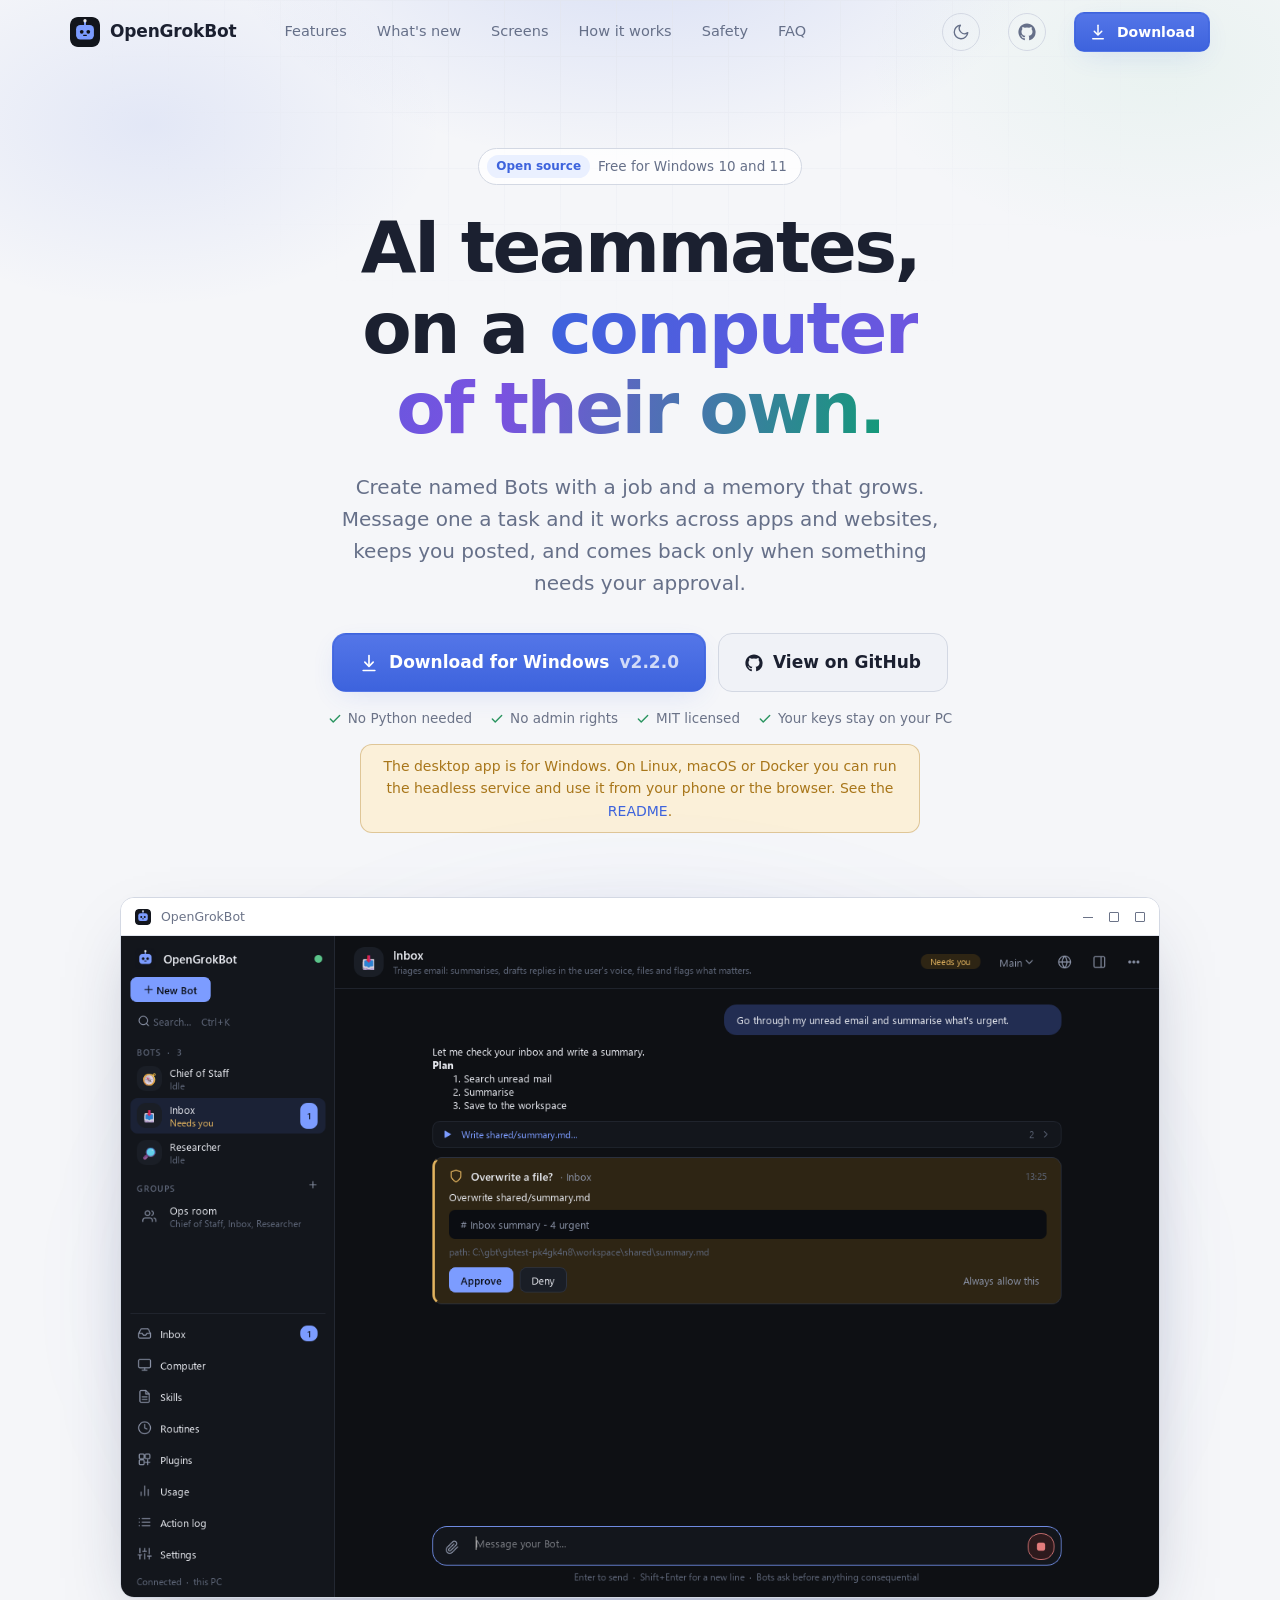
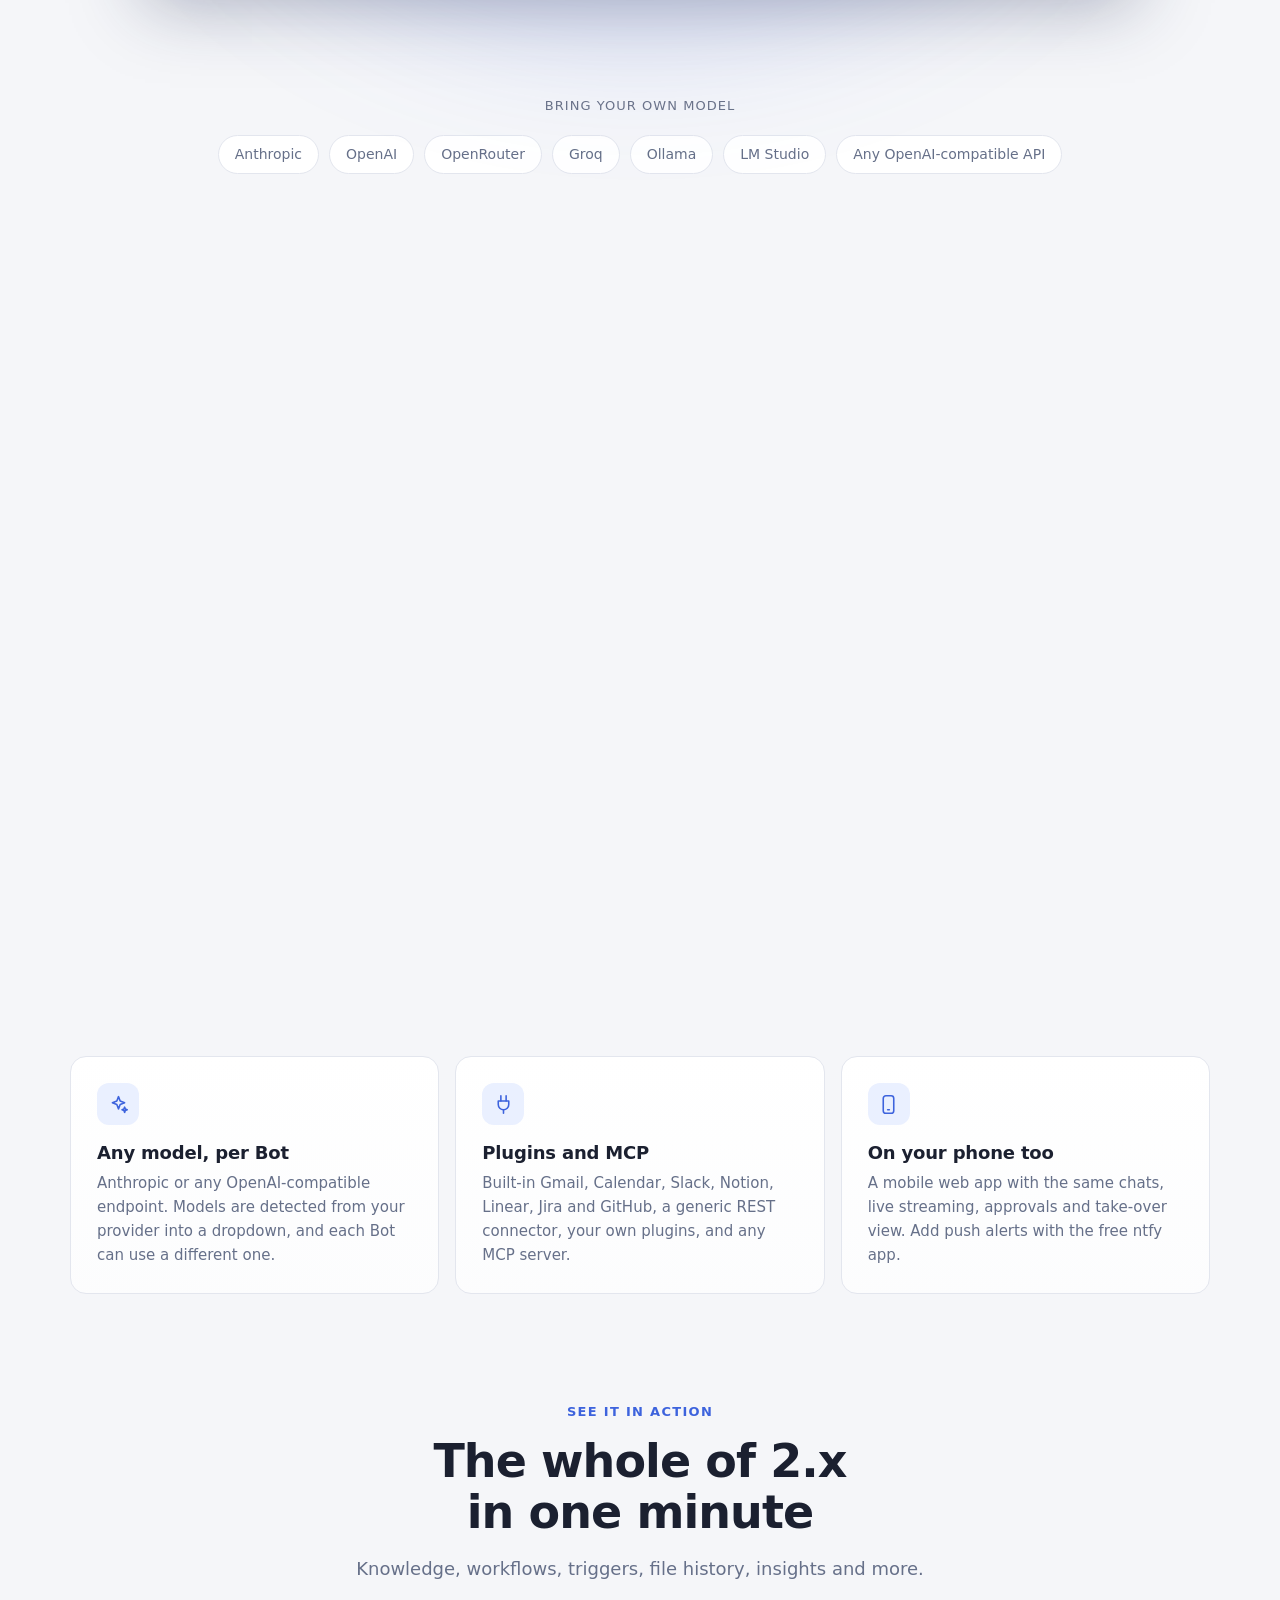
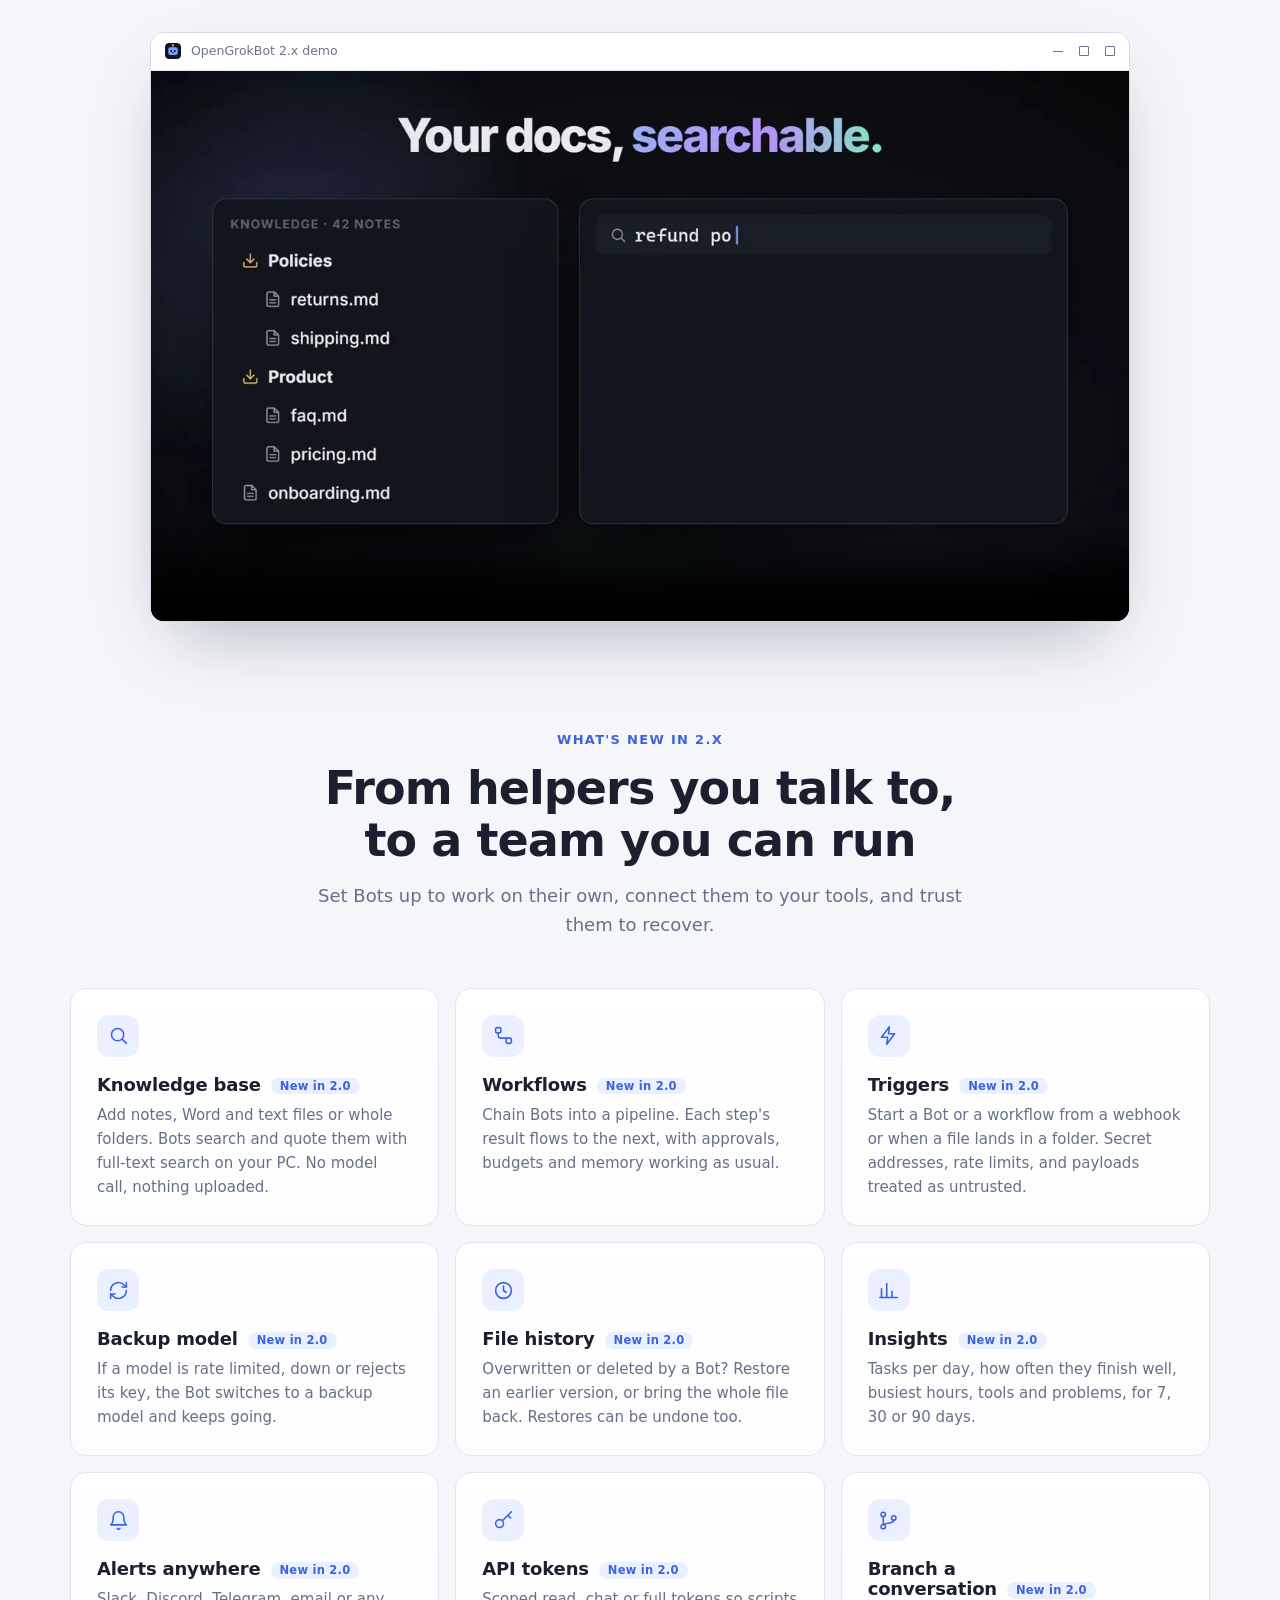
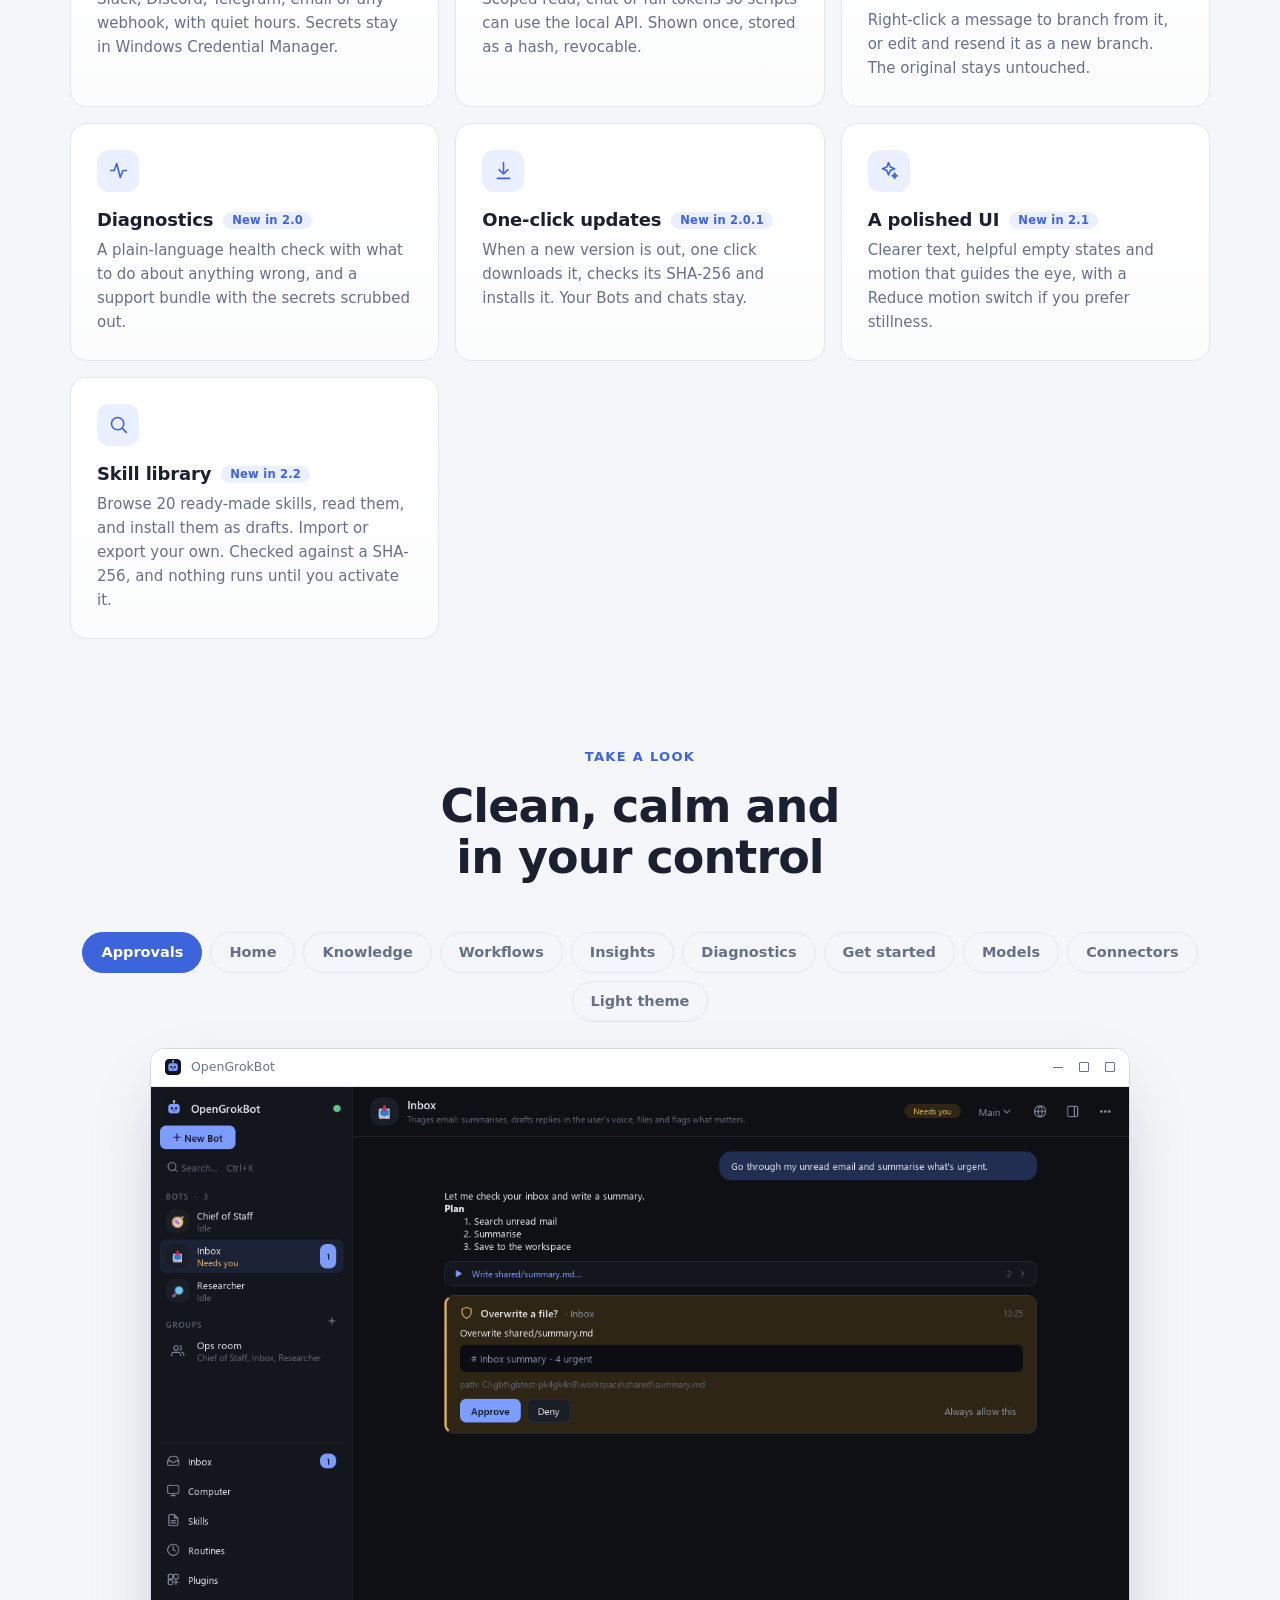
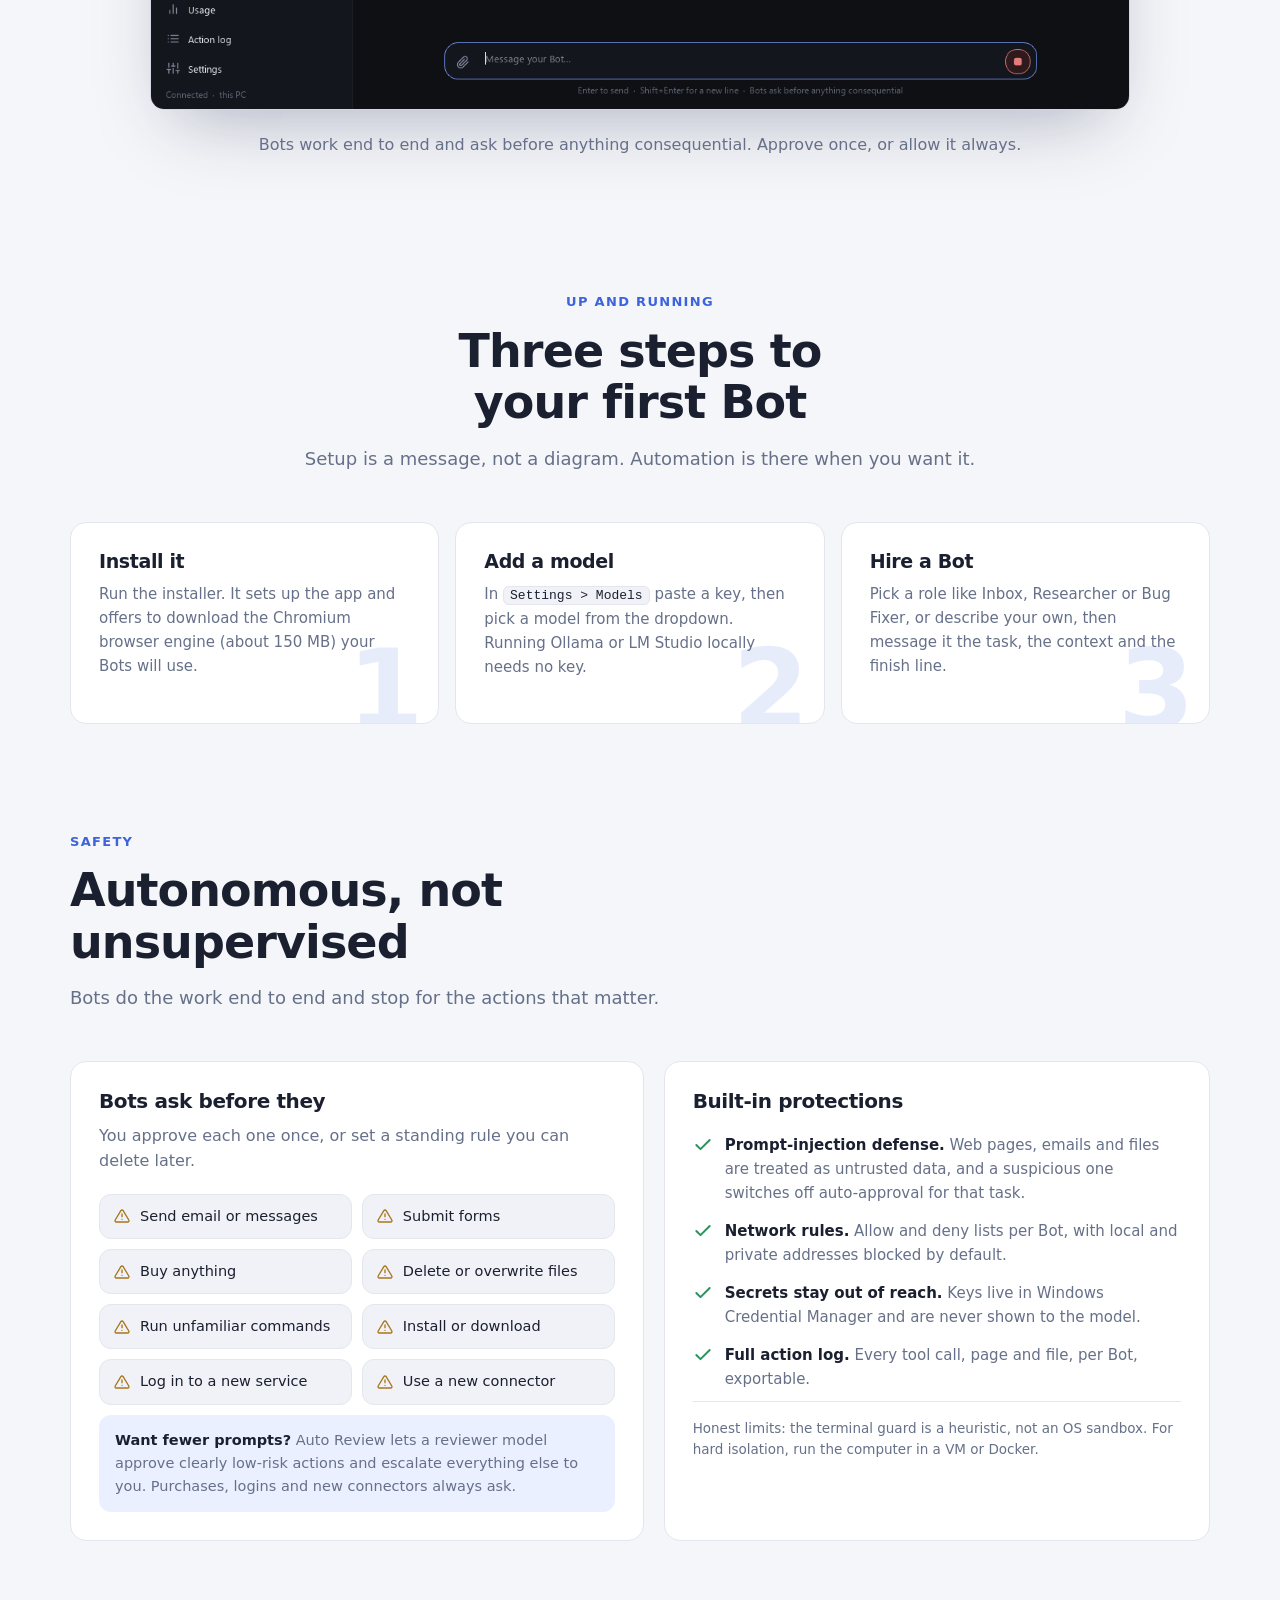
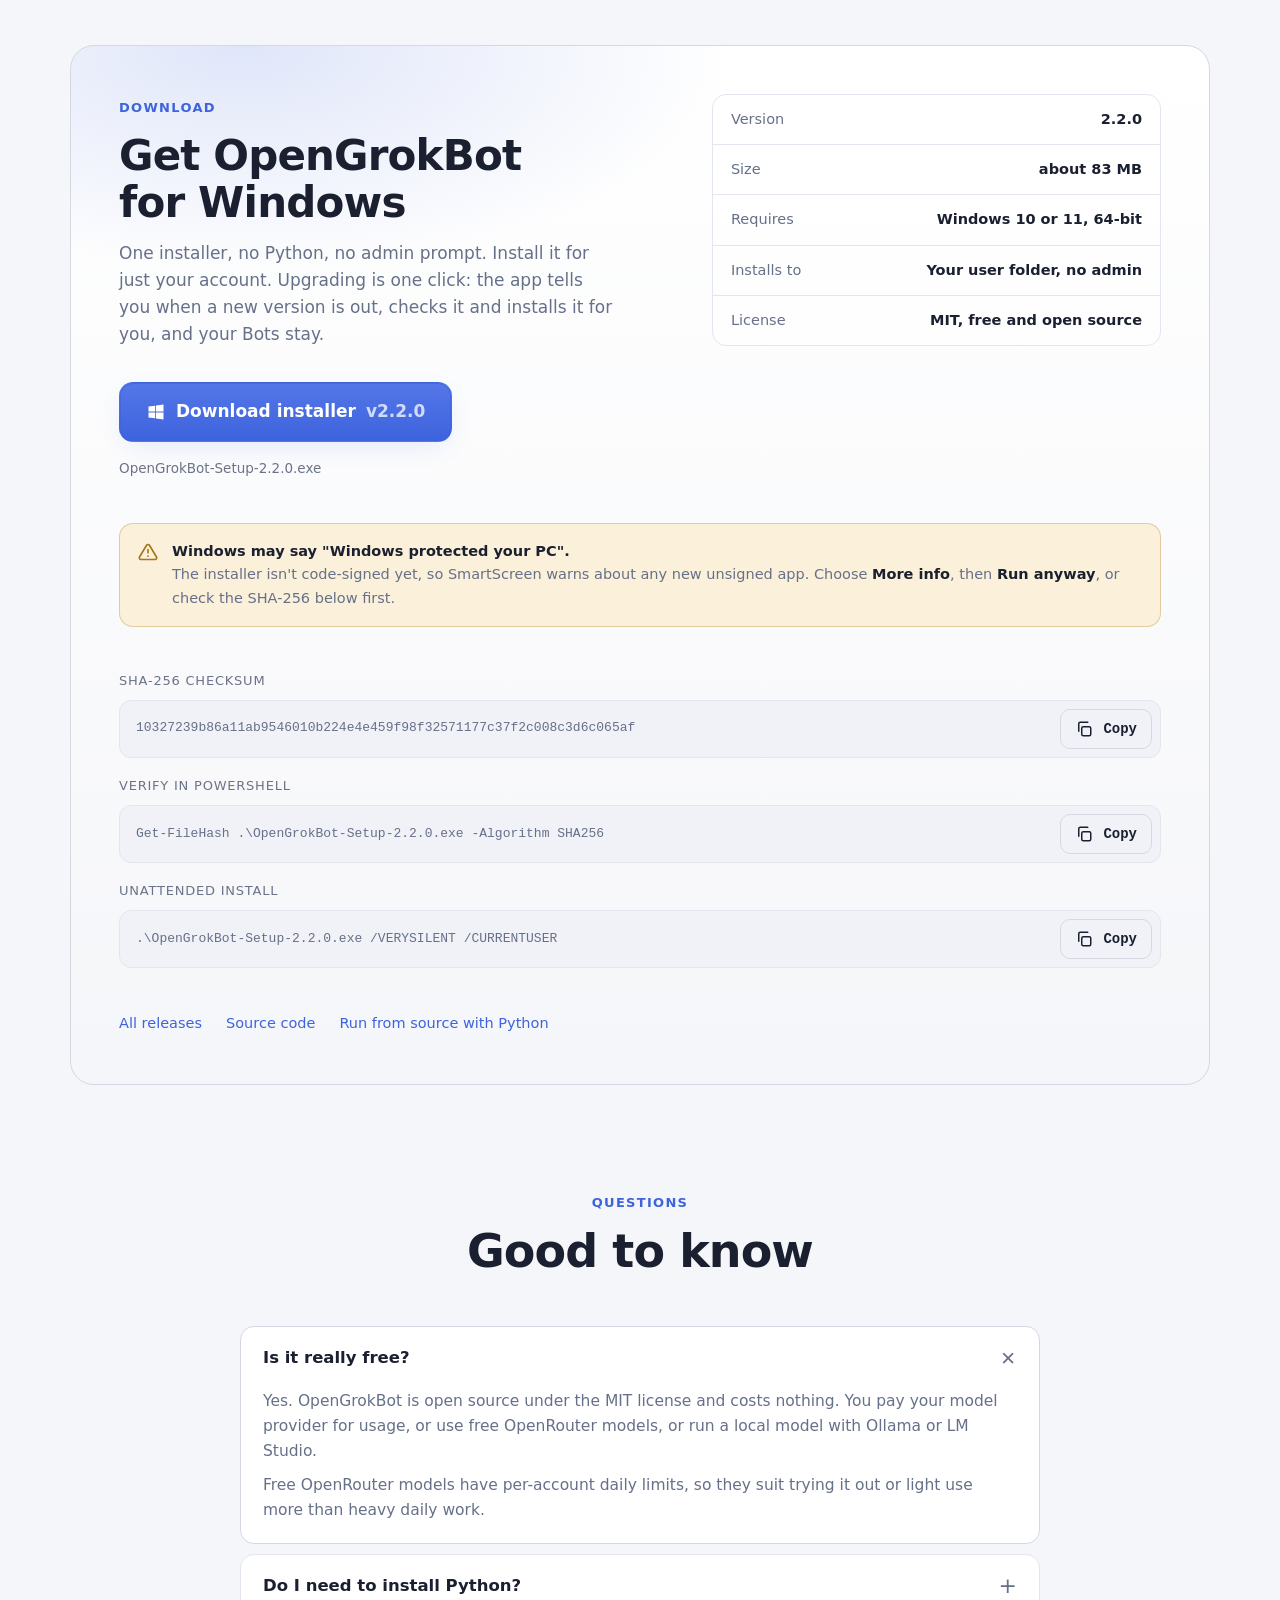
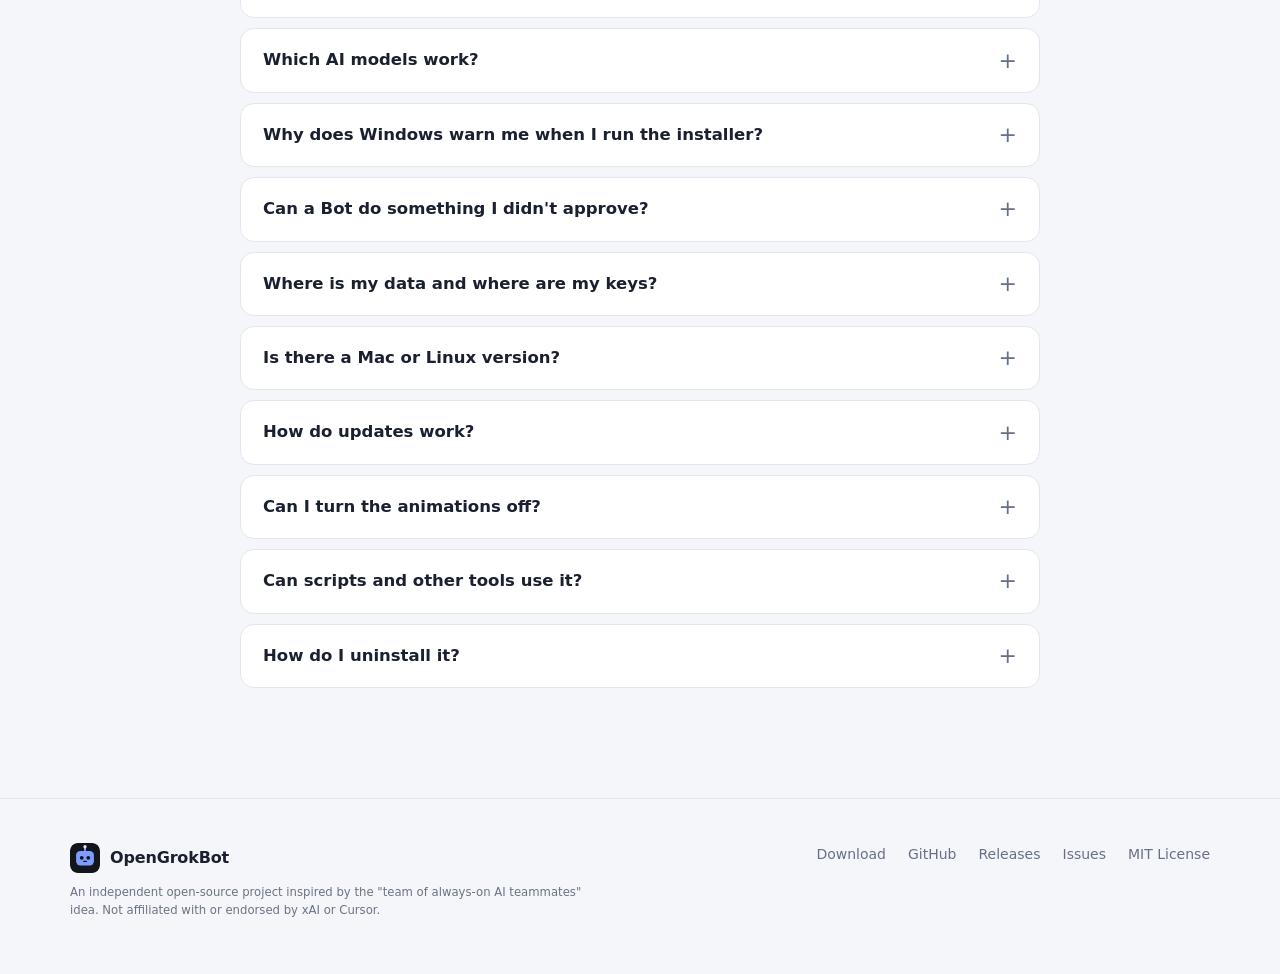
==== commit 3964dc2f: "2.2.0: skill library, UI rework, paste and drop images Skill library (20 skills, browse, preview, in" ====
--- a/site/index.html
+++ b/site/index.html
@@ -24,10 +24,10 @@
 <link rel="icon" type="image/svg+xml" href="favicon.svg">
 <link rel="icon" type="image/png" sizes="32x32" href="icon-32.png">
 <link rel="apple-touch-icon" href="apple-touch-icon.png">
-<link rel="stylesheet" href="style.css?v=12">
+<link rel="stylesheet" href="style.css?v=13">
 <script>document.documentElement.classList.remove("no-js");</script>
 <script type="application/ld+json">
-{"@context":"https://schema.org","@type":"SoftwareApplication","name":"OpenGrokBot","applicationCategory":"BusinessApplication","operatingSystem":"Windows 10, Windows 11","description":"Free, open-source AI teammates (Bots) that work in a real browser on a computer of their own and ask you only when something needs your approval.","url":"https://crepald-01.github.io/OpenGrokBot/","downloadUrl":"https://github.com/Crepald-01/OpenGrokBot/releases/latest","softwareVersion":"2.1.0","license":"https://opensource.org/licenses/MIT","offers":{"@type":"Offer","price":"0","priceCurrency":"USD"}}
+{"@context":"https://schema.org","@type":"SoftwareApplication","name":"OpenGrokBot","applicationCategory":"BusinessApplication","operatingSystem":"Windows 10, Windows 11","description":"Free, open-source AI teammates (Bots) that work in a real browser on a computer of their own and ask you only when something needs your approval.","url":"https://crepald-01.github.io/OpenGrokBot/","downloadUrl":"https://github.com/Crepald-01/OpenGrokBot/releases/latest","softwareVersion":"2.2.0","license":"https://opensource.org/licenses/MIT","offers":{"@type":"Offer","price":"0","priceCurrency":"USD"}}
 </script>
 </head>
 <body>
@@ -188,6 +188,7 @@
         <article class="card rv" style="--d:0.00s"><div class="ico"><svg fill="none" stroke="currentColor" stroke-width="1.8" stroke-linecap="round" stroke-linejoin="round"><use href="#i-pulse"/></svg></div><h3>Diagnostics<span class="tag">New in 2.0</span></h3><p>A plain-language health check with what to do about anything wrong, and a support bundle with the secrets scrubbed out.</p></article>
         <article class="card rv" style="--d:0.05s"><div class="ico"><svg fill="none" stroke="currentColor" stroke-width="1.8" stroke-linecap="round" stroke-linejoin="round"><use href="#i-down"/></svg></div><h3>One-click updates<span class="tag">New in 2.0.1</span></h3><p>When a new version is out, one click downloads it, checks its SHA-256 and installs it. Your Bots and chats stay.</p></article>
         <article class="card rv" style="--d:0.10s"><div class="ico"><svg fill="none" stroke="currentColor" stroke-width="1.8" stroke-linecap="round" stroke-linejoin="round"><use href="#i-spark"/></svg></div><h3>A polished UI<span class="tag">New in 2.1</span></h3><p>Clearer text, helpful empty states and motion that guides the eye, with a Reduce motion switch if you prefer stillness.</p></article>
+        <article class="card rv" style="--d:0.10s"><div class="ico"><svg fill="none" stroke="currentColor" stroke-width="1.8" stroke-linecap="round" stroke-linejoin="round"><use href="#i-search"/></svg></div><h3>Skill library<span class="tag">New in 2.2</span></h3><p>Browse 20 ready-made skills, read them, and install them as drafts. Import or export your own. Checked against a SHA-256, and nothing runs until you activate it.</p></article>
       </div>
     </div>
   </section>
@@ -289,7 +290,7 @@
           <p class="meta" style="justify-content:flex-start"><span id="dlname">OpenGrokBot-Setup.exe</span></p>
         </div>
         <ul class="facts">
-          <li><span>Version</span><span data-ver-plain>2.1.0</span></li>
+          <li><span>Version</span><span data-ver-plain>2.2.0</span></li>
           <li><span>Size</span><span data-size>about 83 MB</span></li>
           <li><span>Requires</span><span>Windows 10 or 11, 64-bit</span></li>
           <li><span>Installs to</span><span>Your user folder, no admin</span></li>
@@ -306,13 +307,13 @@
 
         <div class="hash">
           <label for="sha">SHA-256 checksum</label>
-          <div class="code"><code id="sha">2d21b71c62380ee45d9f142bee4acbbfcbfbfd413aeced5cb3da641993dd8f25</code>
+          <div class="code"><code id="sha">10327239b86a11ab9546010b224e4e459f98f32571177c37f2c008c3d6c065af</code>
             <button class="btn sm" type="button" data-copy="sha"><svg fill="none" stroke="currentColor" stroke-width="2" stroke-linecap="round" stroke-linejoin="round"><use href="#i-copy"/></svg><span>Copy</span></button></div>
           <label for="verify" style="margin-top:18px">Verify in PowerShell</label>
-          <div class="code"><code id="verify">Get-FileHash .\OpenGrokBot-Setup-2.1.0.exe -Algorithm SHA256</code>
+          <div class="code"><code id="verify">Get-FileHash .\OpenGrokBot-Setup-2.2.0.exe -Algorithm SHA256</code>
             <button class="btn sm" type="button" data-copy="verify"><svg fill="none" stroke="currentColor" stroke-width="2" stroke-linecap="round" stroke-linejoin="round"><use href="#i-copy"/></svg><span>Copy</span></button></div>
           <label for="silent" style="margin-top:18px">Unattended install</label>
-          <div class="code"><code id="silent">.\OpenGrokBot-Setup-2.1.0.exe /VERYSILENT /CURRENTUSER</code>
+          <div class="code"><code id="silent">.\OpenGrokBot-Setup-2.2.0.exe /VERYSILENT /CURRENTUSER</code>
             <button class="btn sm" type="button" data-copy="silent"><svg fill="none" stroke="currentColor" stroke-width="2" stroke-linecap="round" stroke-linejoin="round"><use href="#i-copy"/></svg><span>Copy</span></button></div>
         </div>
 
@@ -363,6 +364,6 @@
   </div>
 </footer>
 
-<script src="app.js?v=12"></script>
+<script src="app.js?v=13"></script>
 </body>
 </html>
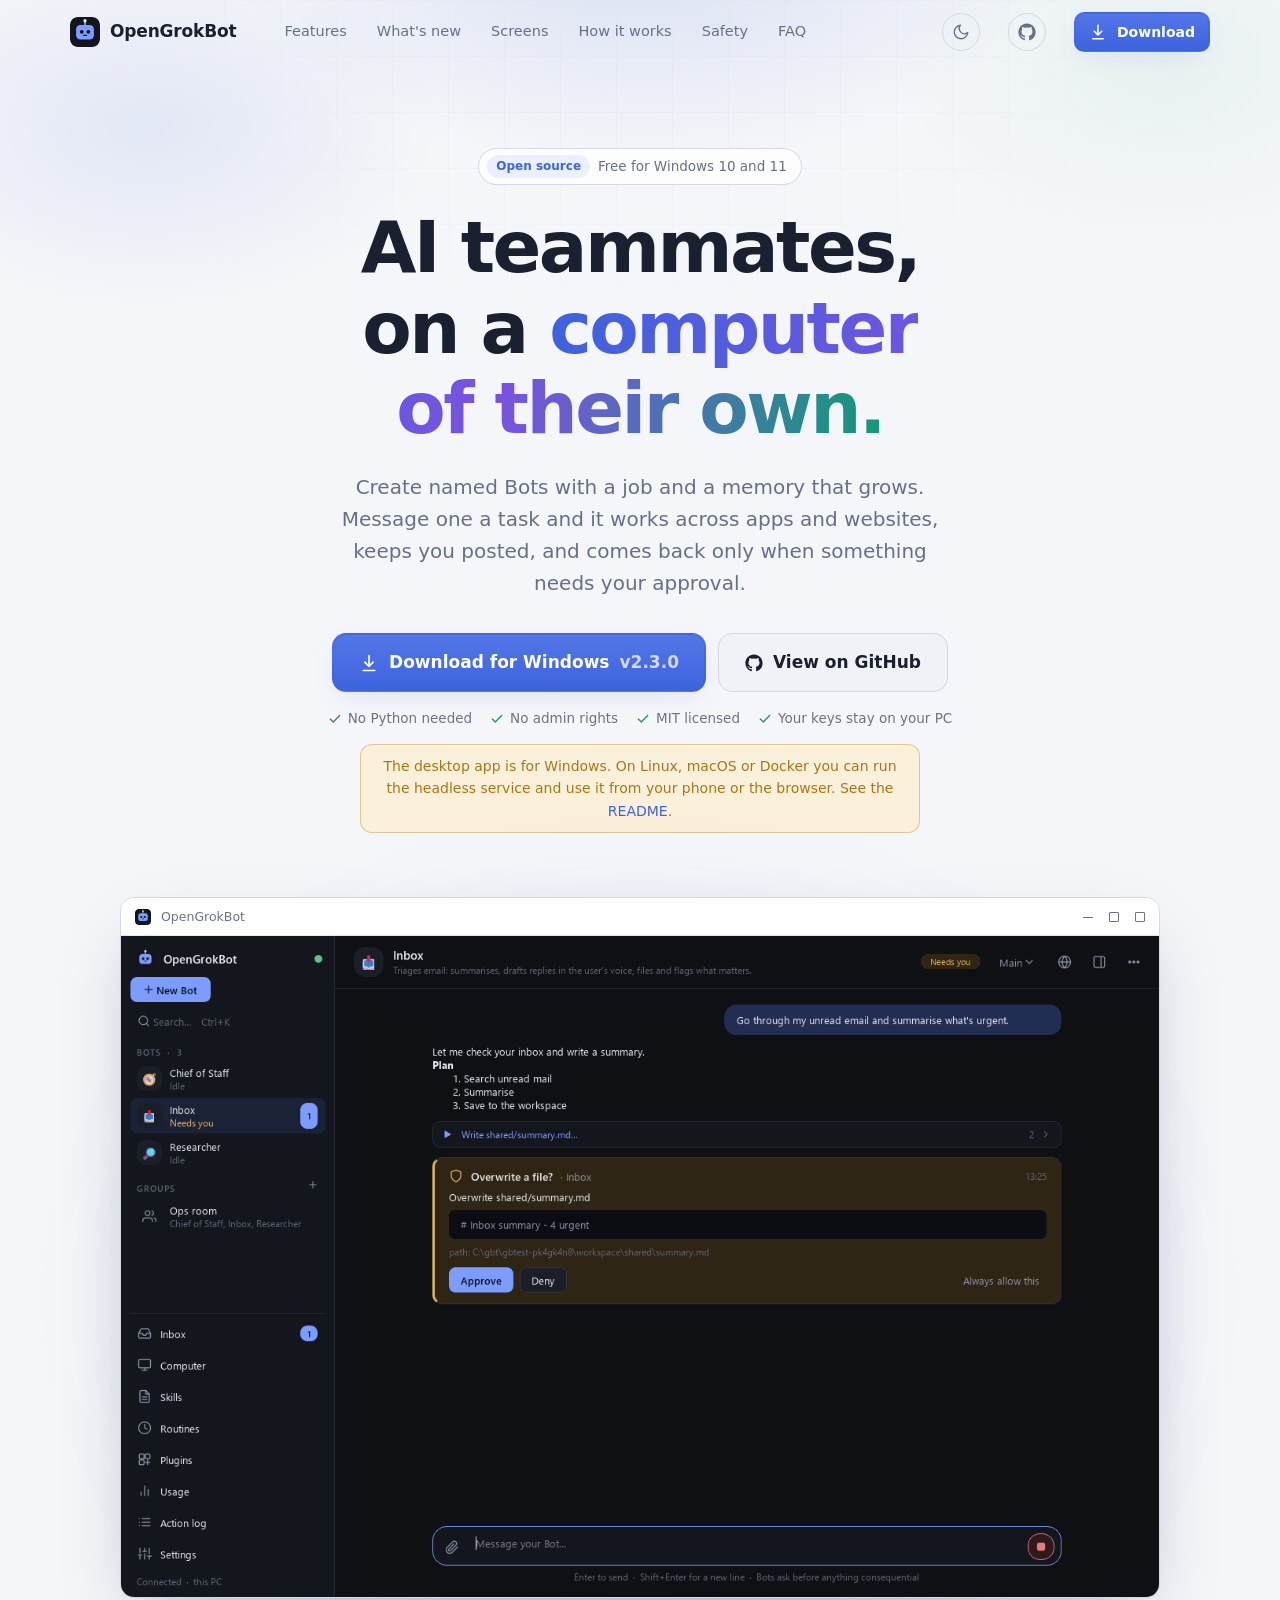
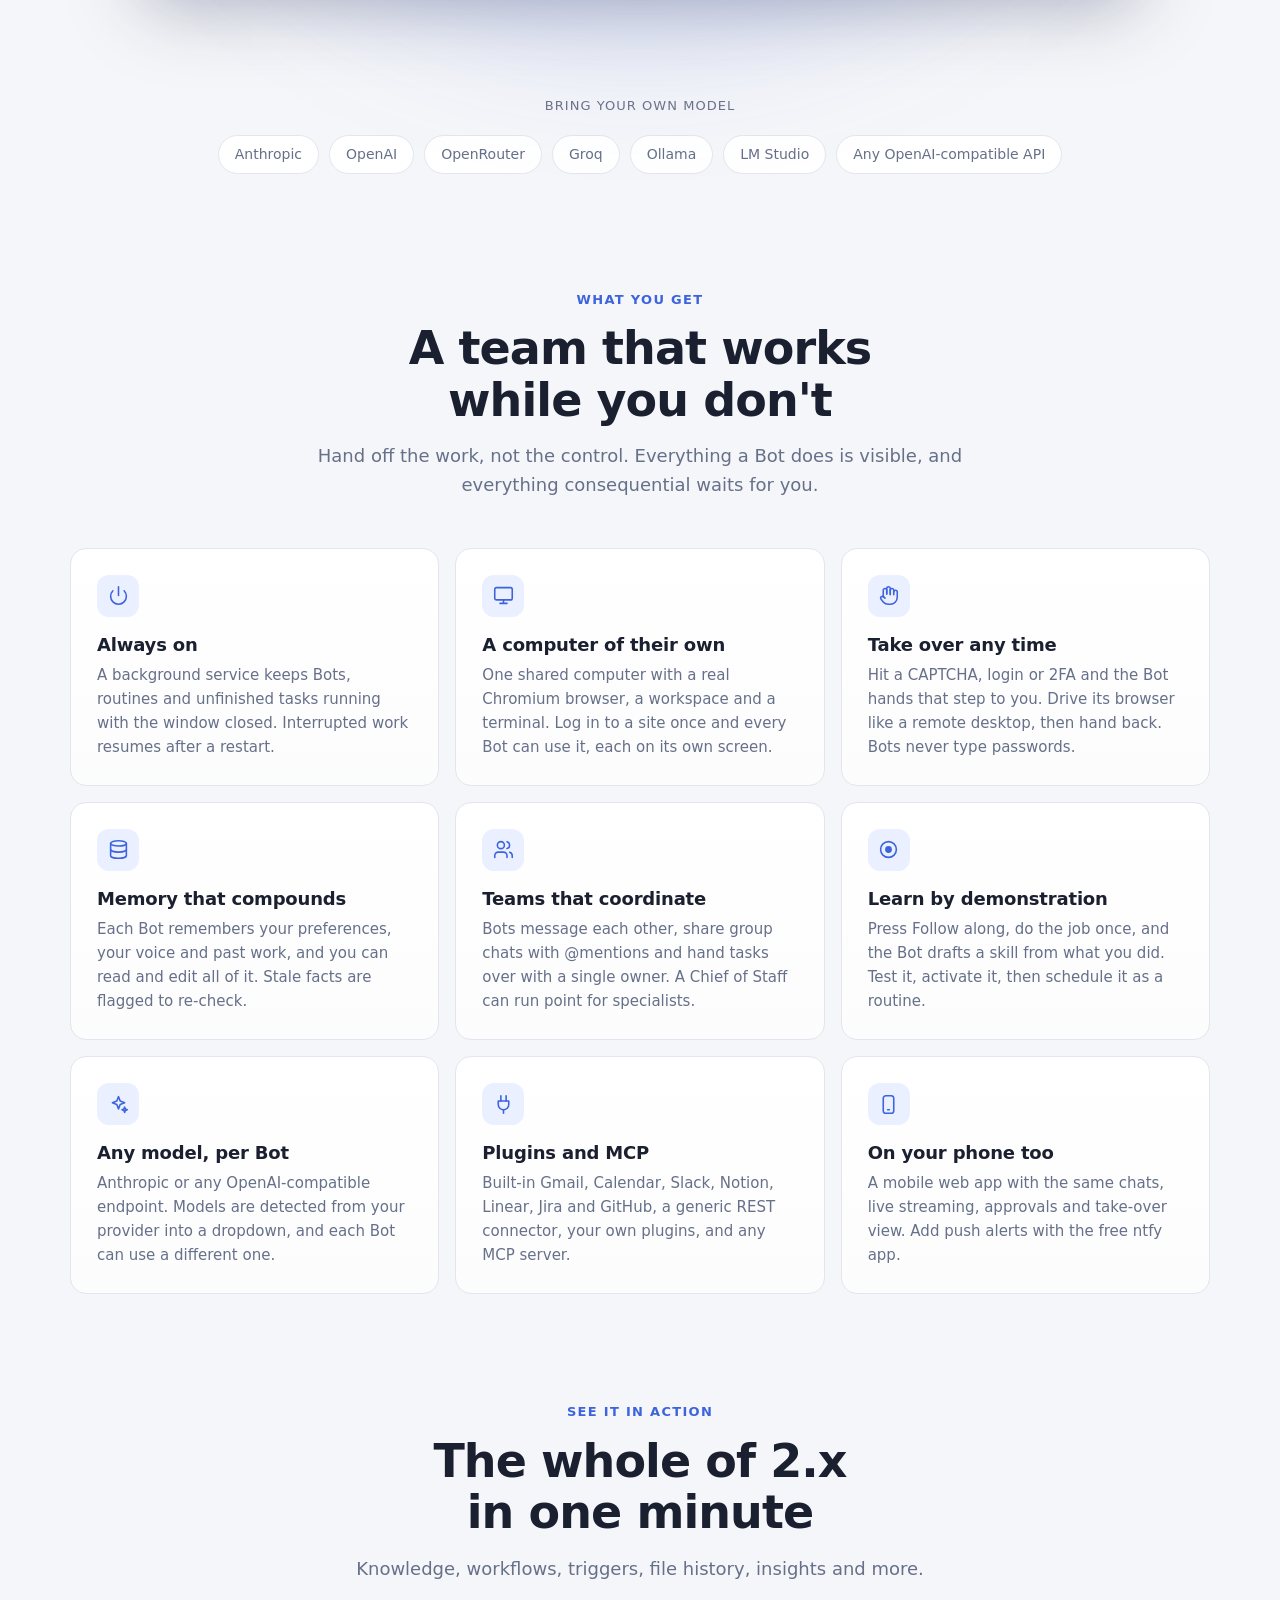
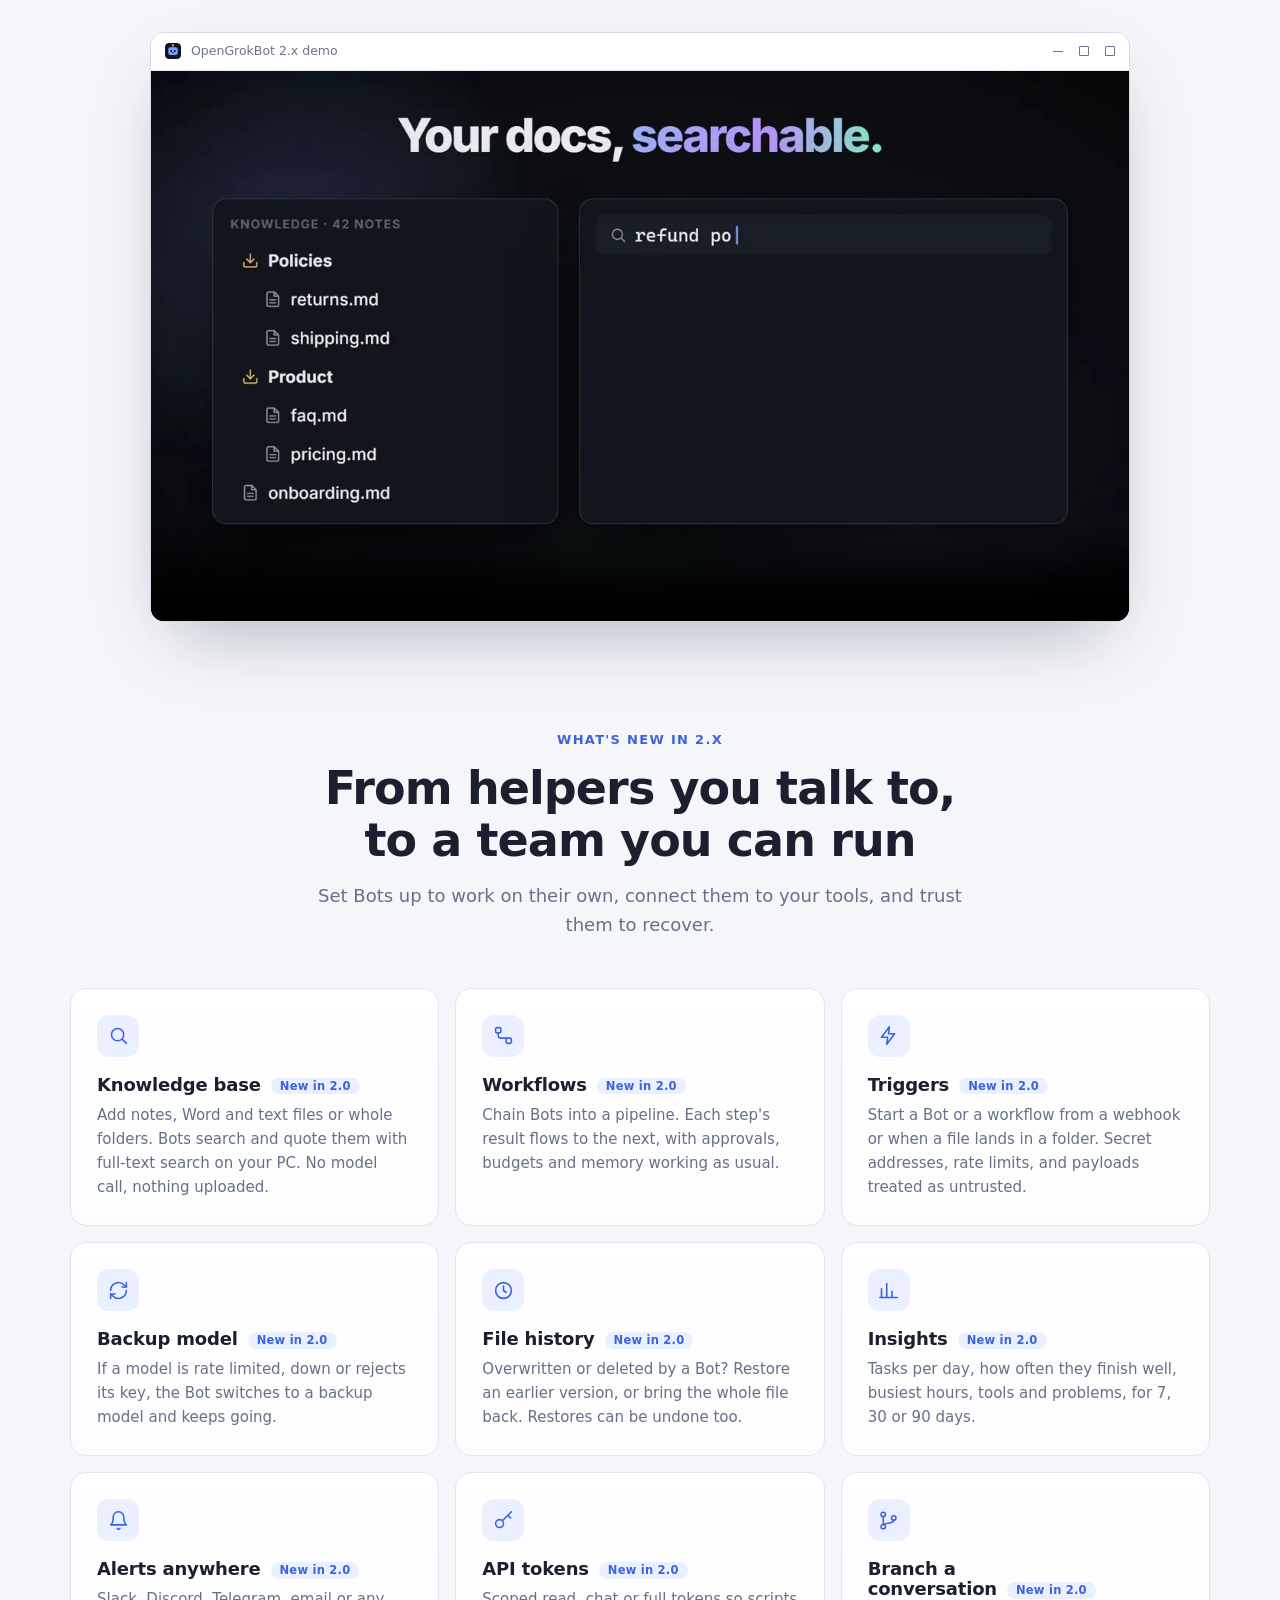
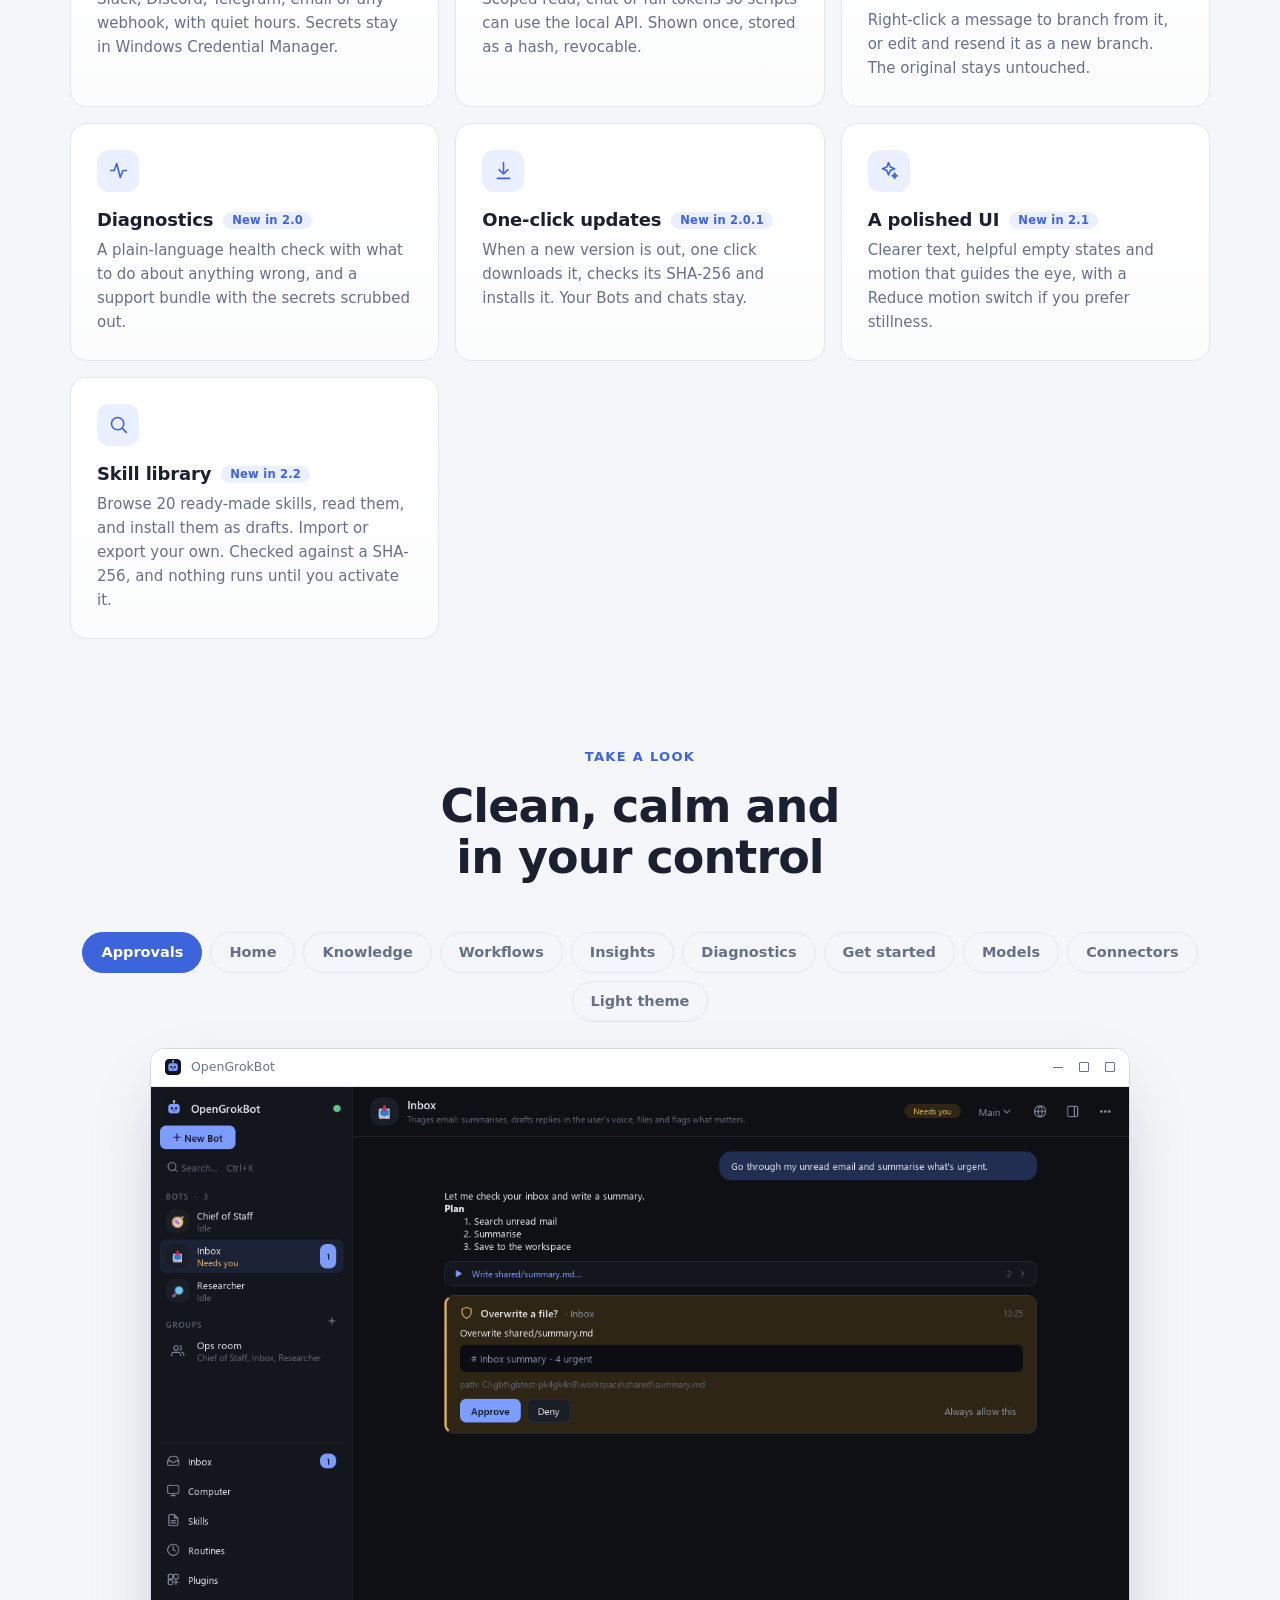
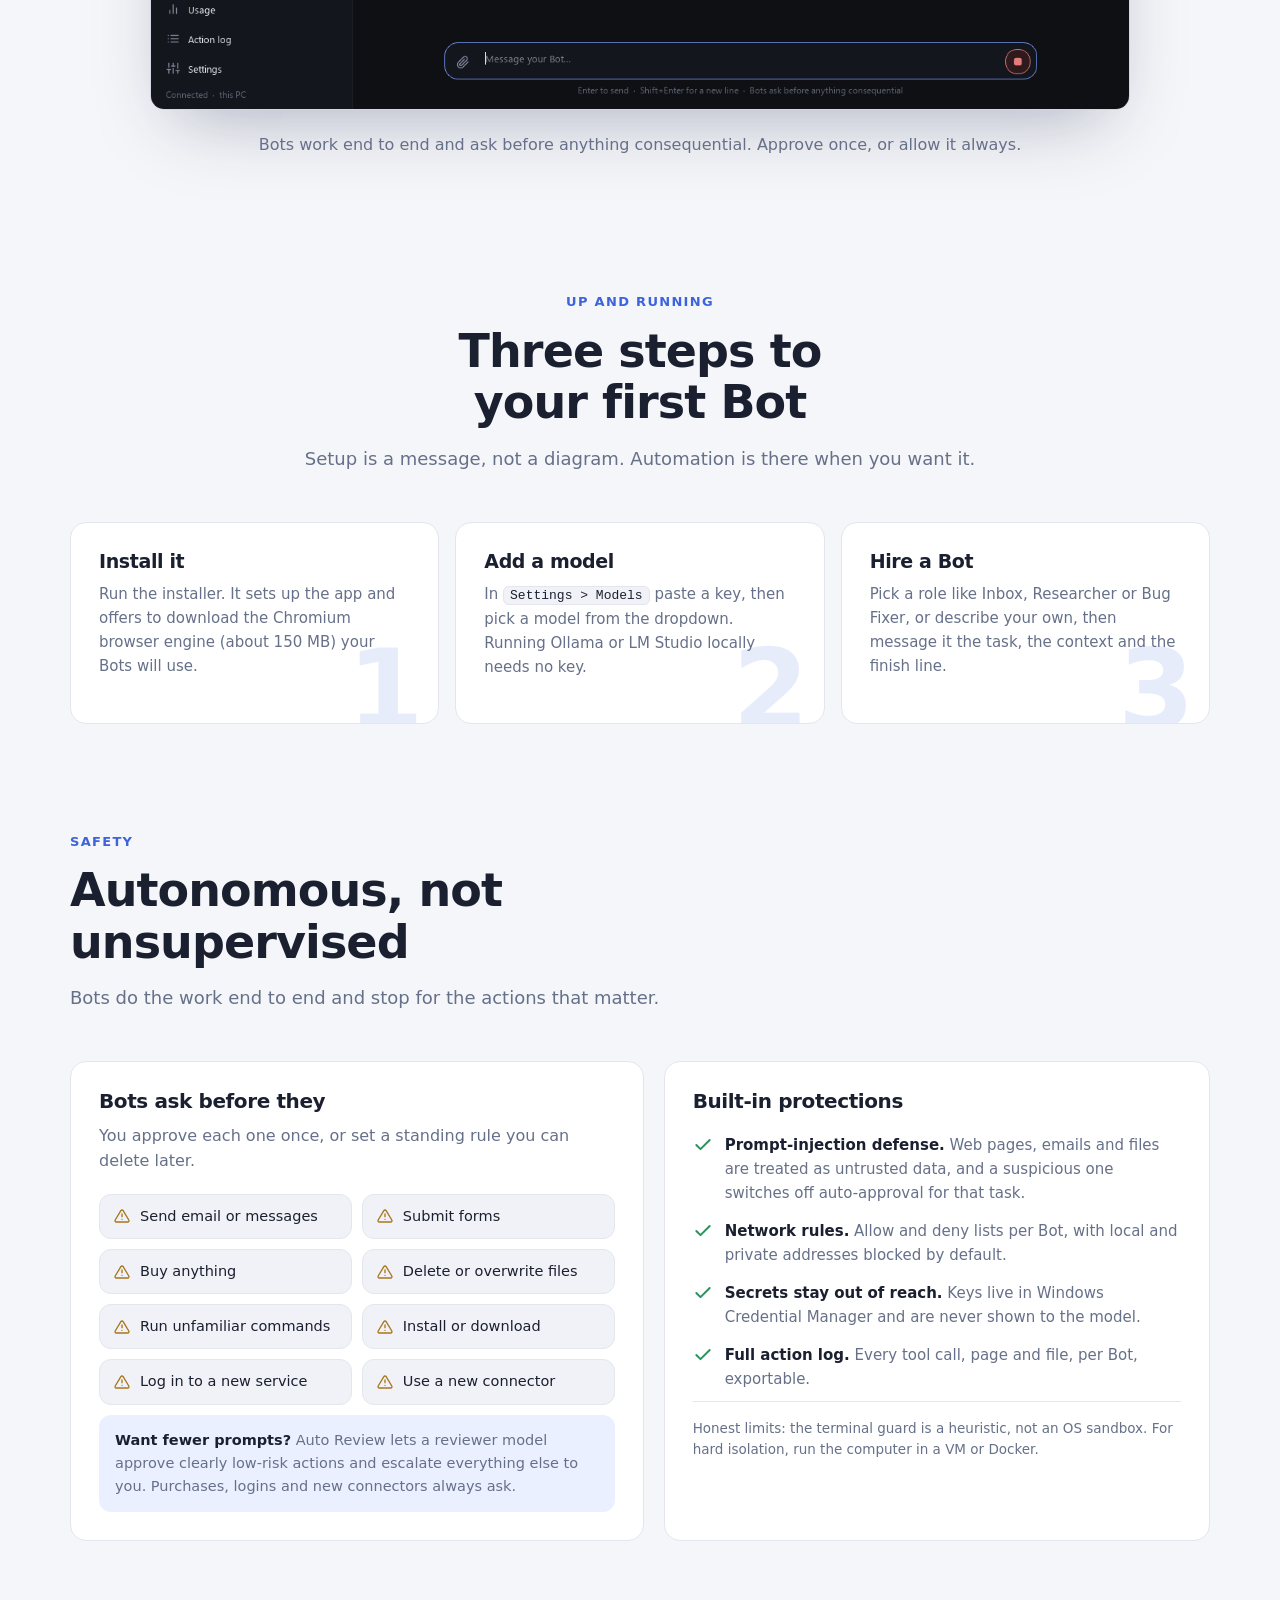
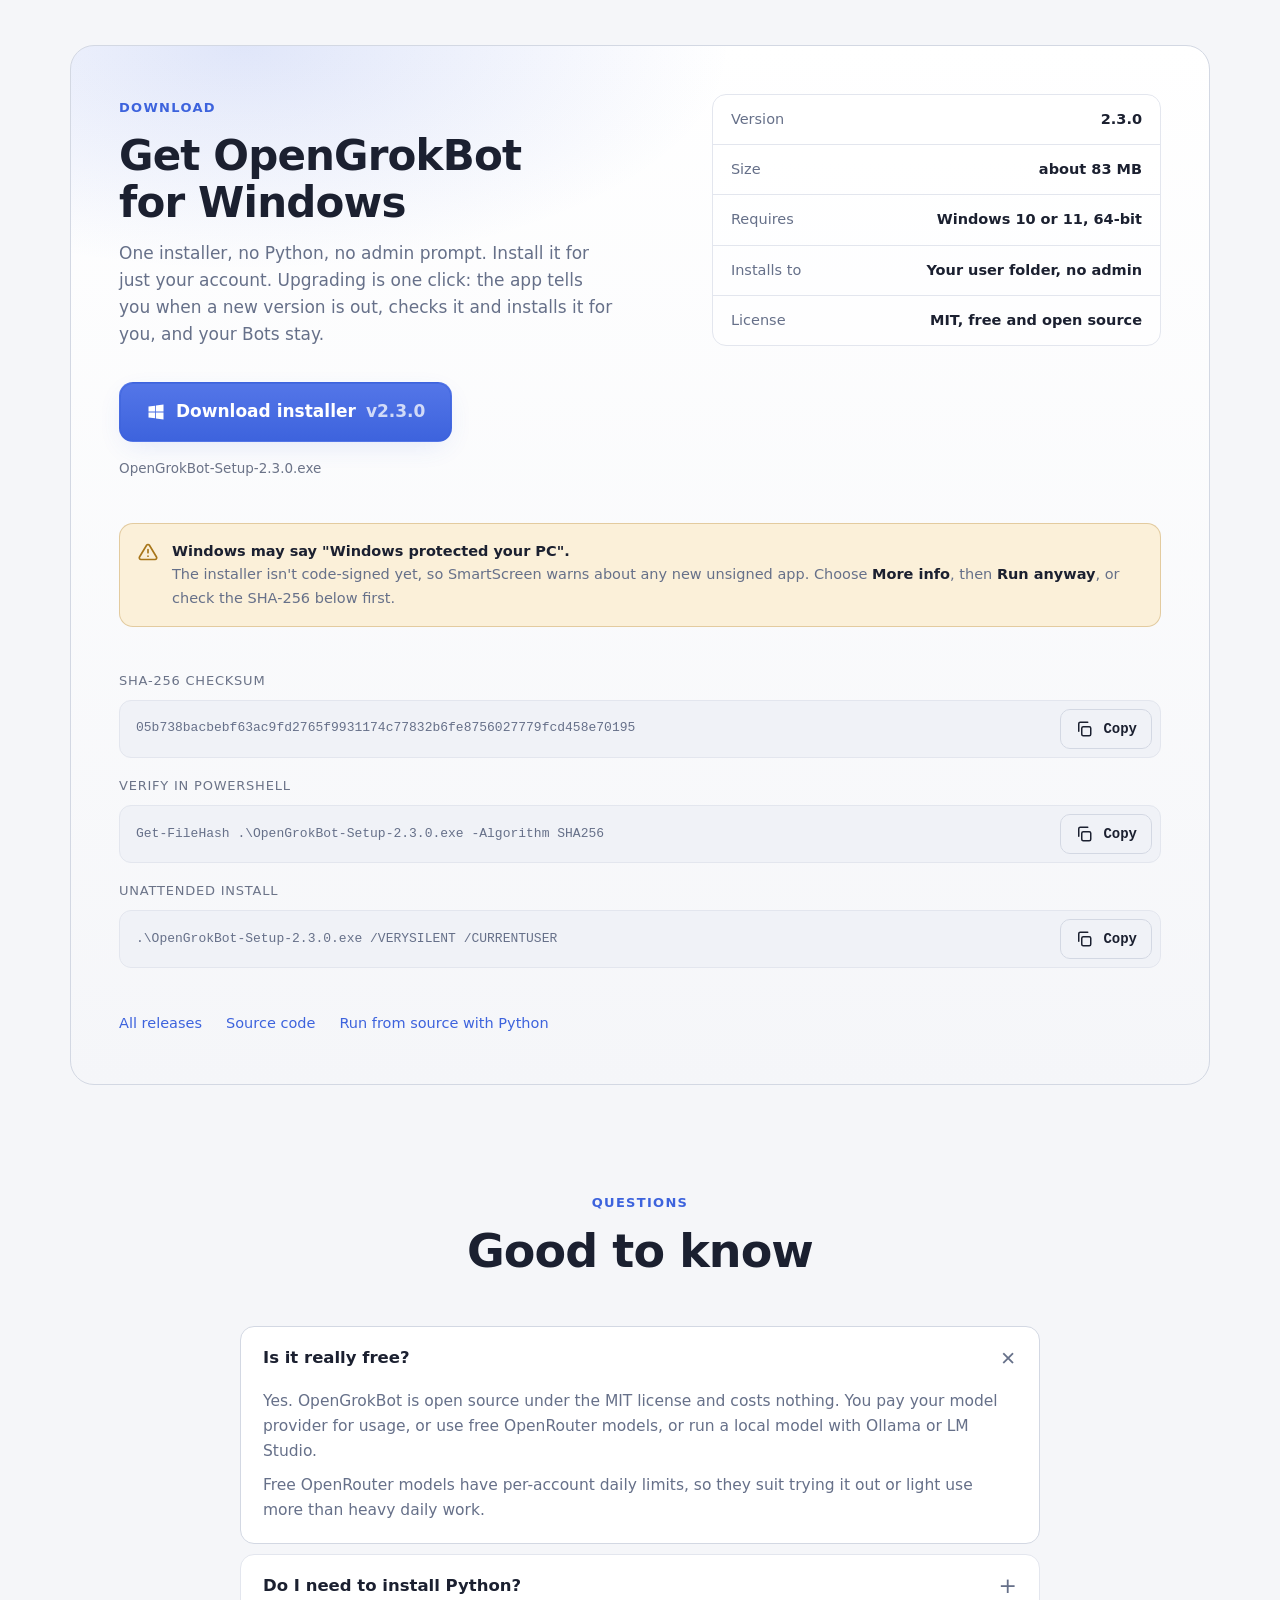
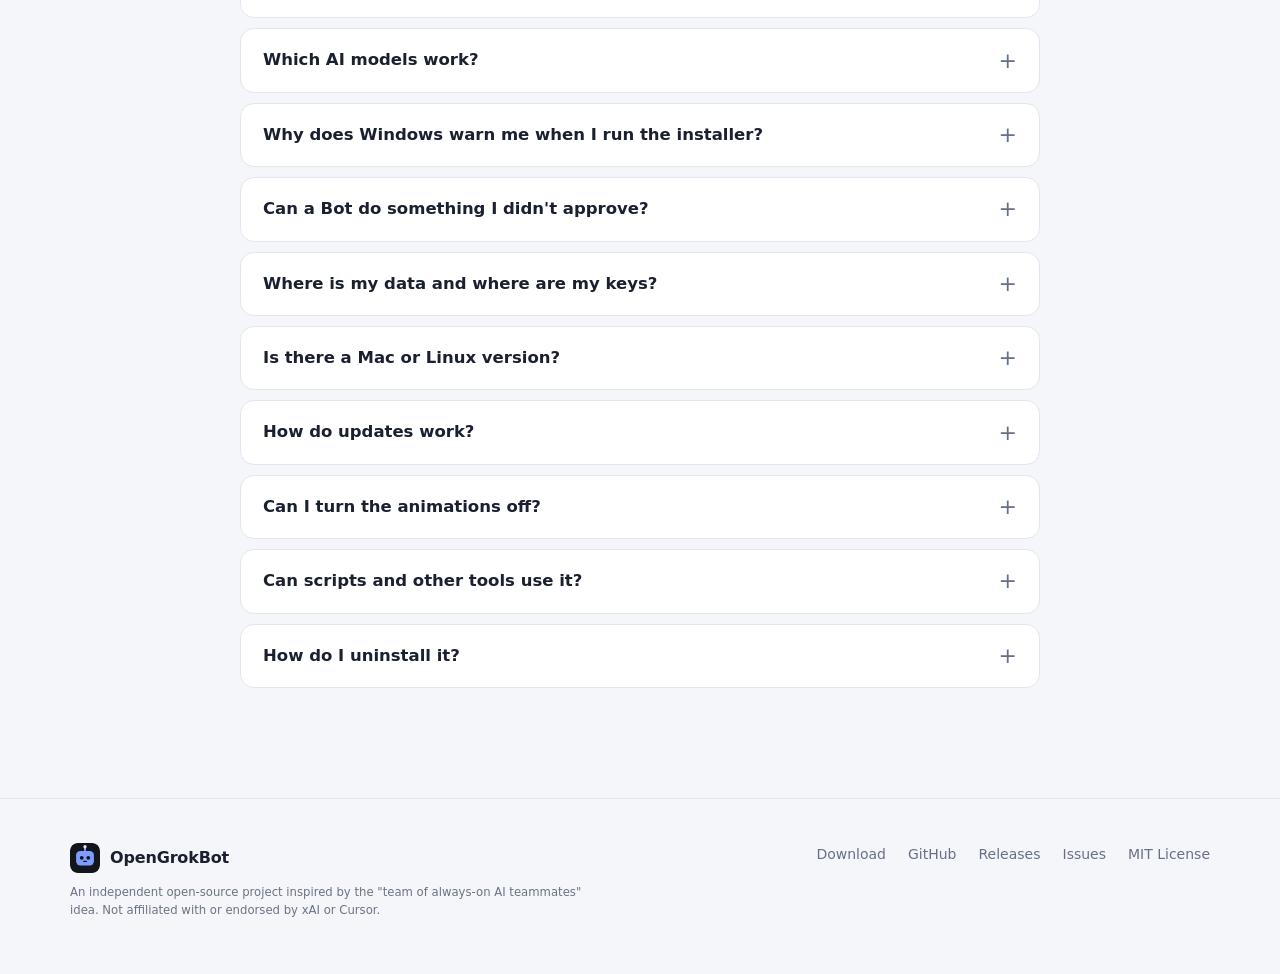
==== commit bd87fe18: "Release 2.3.0: update version, checksum and site references" ====
--- a/site/index.html
+++ b/site/index.html
@@ -24,10 +24,10 @@
 <link rel="icon" type="image/svg+xml" href="favicon.svg">
 <link rel="icon" type="image/png" sizes="32x32" href="icon-32.png">
 <link rel="apple-touch-icon" href="apple-touch-icon.png">
-<link rel="stylesheet" href="style.css?v=13">
+<link rel="stylesheet" href="style.css?v=14">
 <script>document.documentElement.classList.remove("no-js");</script>
 <script type="application/ld+json">
-{"@context":"https://schema.org","@type":"SoftwareApplication","name":"OpenGrokBot","applicationCategory":"BusinessApplication","operatingSystem":"Windows 10, Windows 11","description":"Free, open-source AI teammates (Bots) that work in a real browser on a computer of their own and ask you only when something needs your approval.","url":"https://crepald-01.github.io/OpenGrokBot/","downloadUrl":"https://github.com/Crepald-01/OpenGrokBot/releases/latest","softwareVersion":"2.2.0","license":"https://opensource.org/licenses/MIT","offers":{"@type":"Offer","price":"0","priceCurrency":"USD"}}
+{"@context":"https://schema.org","@type":"SoftwareApplication","name":"OpenGrokBot","applicationCategory":"BusinessApplication","operatingSystem":"Windows 10, Windows 11","description":"Free, open-source AI teammates (Bots) that work in a real browser on a computer of their own and ask you only when something needs your approval.","url":"https://crepald-01.github.io/OpenGrokBot/","downloadUrl":"https://github.com/Crepald-01/OpenGrokBot/releases/latest","softwareVersion":"2.3.0","license":"https://opensource.org/licenses/MIT","offers":{"@type":"Offer","price":"0","priceCurrency":"USD"}}
 </script>
 </head>
 <body>
@@ -290,7 +290,7 @@
           <p class="meta" style="justify-content:flex-start"><span id="dlname">OpenGrokBot-Setup.exe</span></p>
         </div>
         <ul class="facts">
-          <li><span>Version</span><span data-ver-plain>2.2.0</span></li>
+          <li><span>Version</span><span data-ver-plain>2.3.0</span></li>
           <li><span>Size</span><span data-size>about 83 MB</span></li>
           <li><span>Requires</span><span>Windows 10 or 11, 64-bit</span></li>
           <li><span>Installs to</span><span>Your user folder, no admin</span></li>
@@ -307,13 +307,13 @@
 
         <div class="hash">
           <label for="sha">SHA-256 checksum</label>
-          <div class="code"><code id="sha">10327239b86a11ab9546010b224e4e459f98f32571177c37f2c008c3d6c065af</code>
+          <div class="code"><code id="sha">05b738bacbebf63ac9fd2765f9931174c77832b6fe8756027779fcd458e70195</code>
             <button class="btn sm" type="button" data-copy="sha"><svg fill="none" stroke="currentColor" stroke-width="2" stroke-linecap="round" stroke-linejoin="round"><use href="#i-copy"/></svg><span>Copy</span></button></div>
           <label for="verify" style="margin-top:18px">Verify in PowerShell</label>
-          <div class="code"><code id="verify">Get-FileHash .\OpenGrokBot-Setup-2.2.0.exe -Algorithm SHA256</code>
+          <div class="code"><code id="verify">Get-FileHash .\OpenGrokBot-Setup-2.3.0.exe -Algorithm SHA256</code>
             <button class="btn sm" type="button" data-copy="verify"><svg fill="none" stroke="currentColor" stroke-width="2" stroke-linecap="round" stroke-linejoin="round"><use href="#i-copy"/></svg><span>Copy</span></button></div>
           <label for="silent" style="margin-top:18px">Unattended install</label>
-          <div class="code"><code id="silent">.\OpenGrokBot-Setup-2.2.0.exe /VERYSILENT /CURRENTUSER</code>
+          <div class="code"><code id="silent">.\OpenGrokBot-Setup-2.3.0.exe /VERYSILENT /CURRENTUSER</code>
             <button class="btn sm" type="button" data-copy="silent"><svg fill="none" stroke="currentColor" stroke-width="2" stroke-linecap="round" stroke-linejoin="round"><use href="#i-copy"/></svg><span>Copy</span></button></div>
         </div>
 
@@ -364,6 +364,6 @@
   </div>
 </footer>
 
-<script src="app.js?v=13"></script>
+<script src="app.js?v=14"></script>
 </body>
 </html>
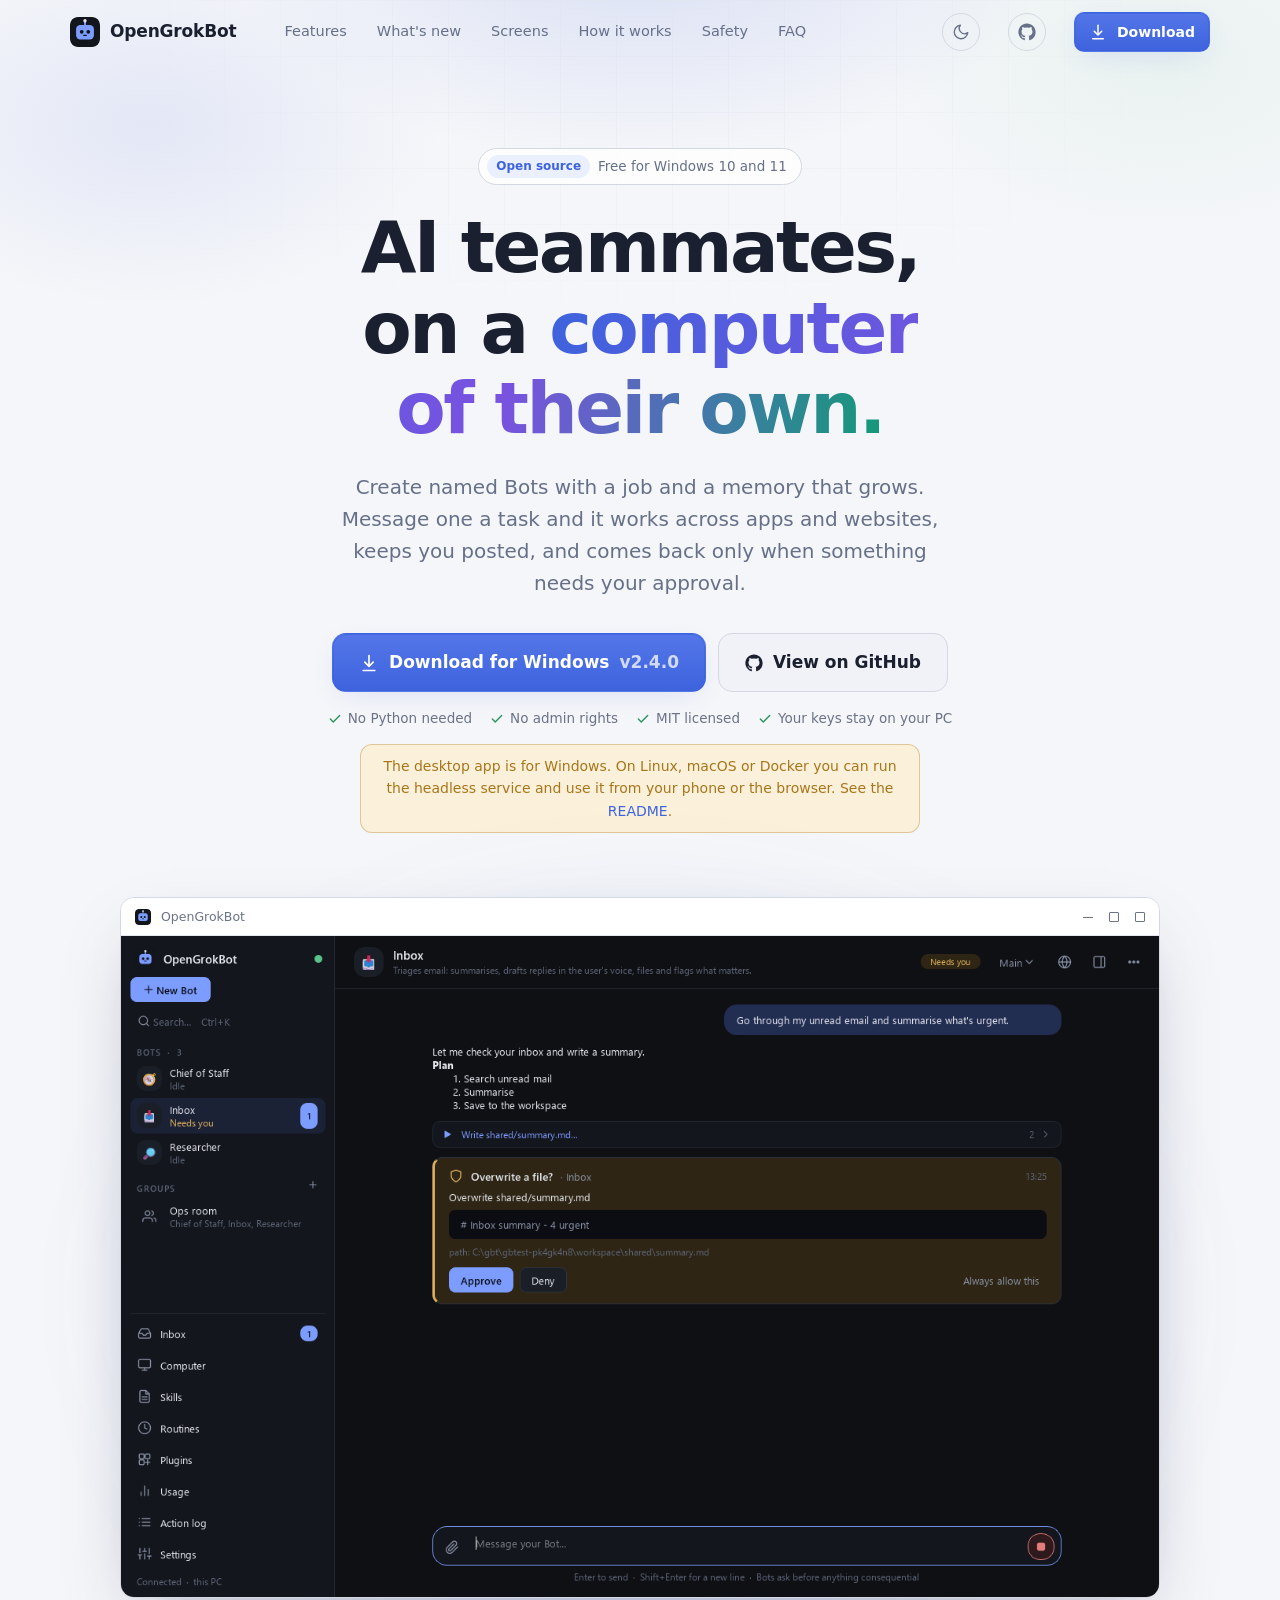
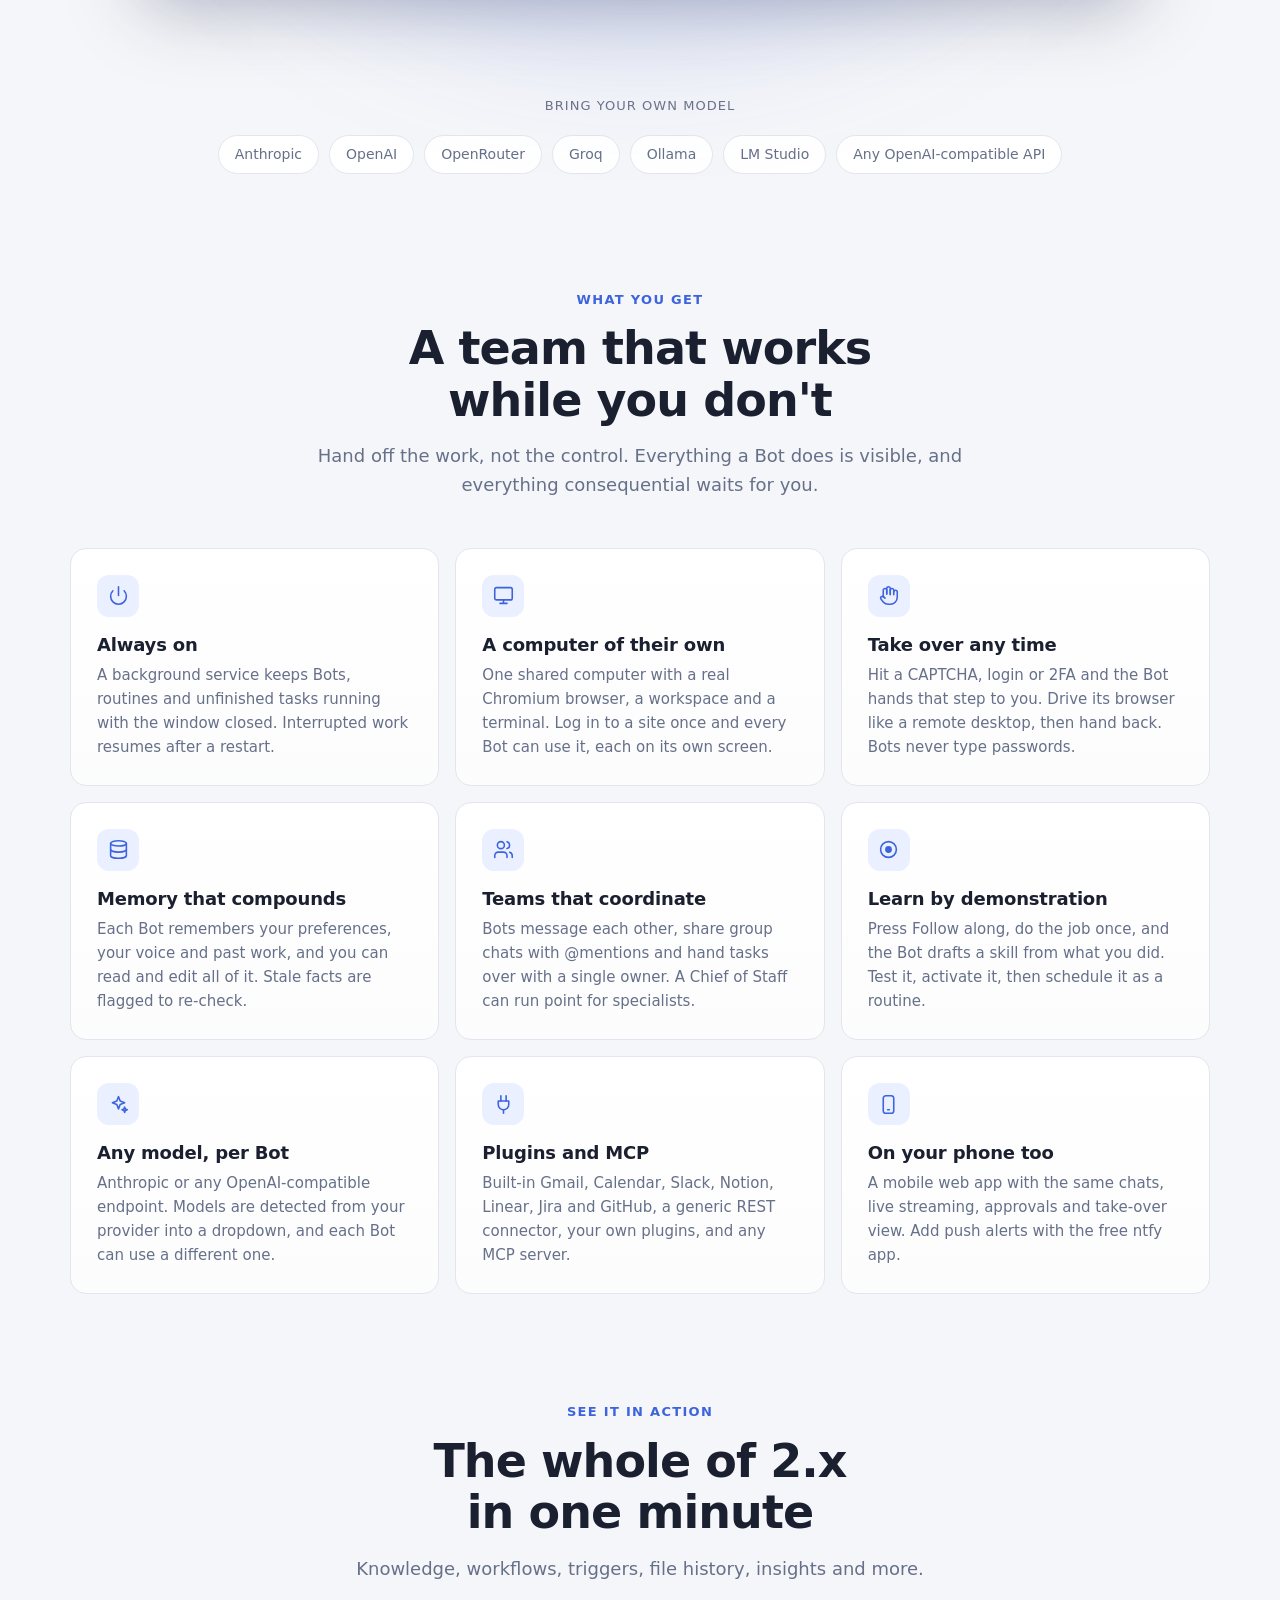
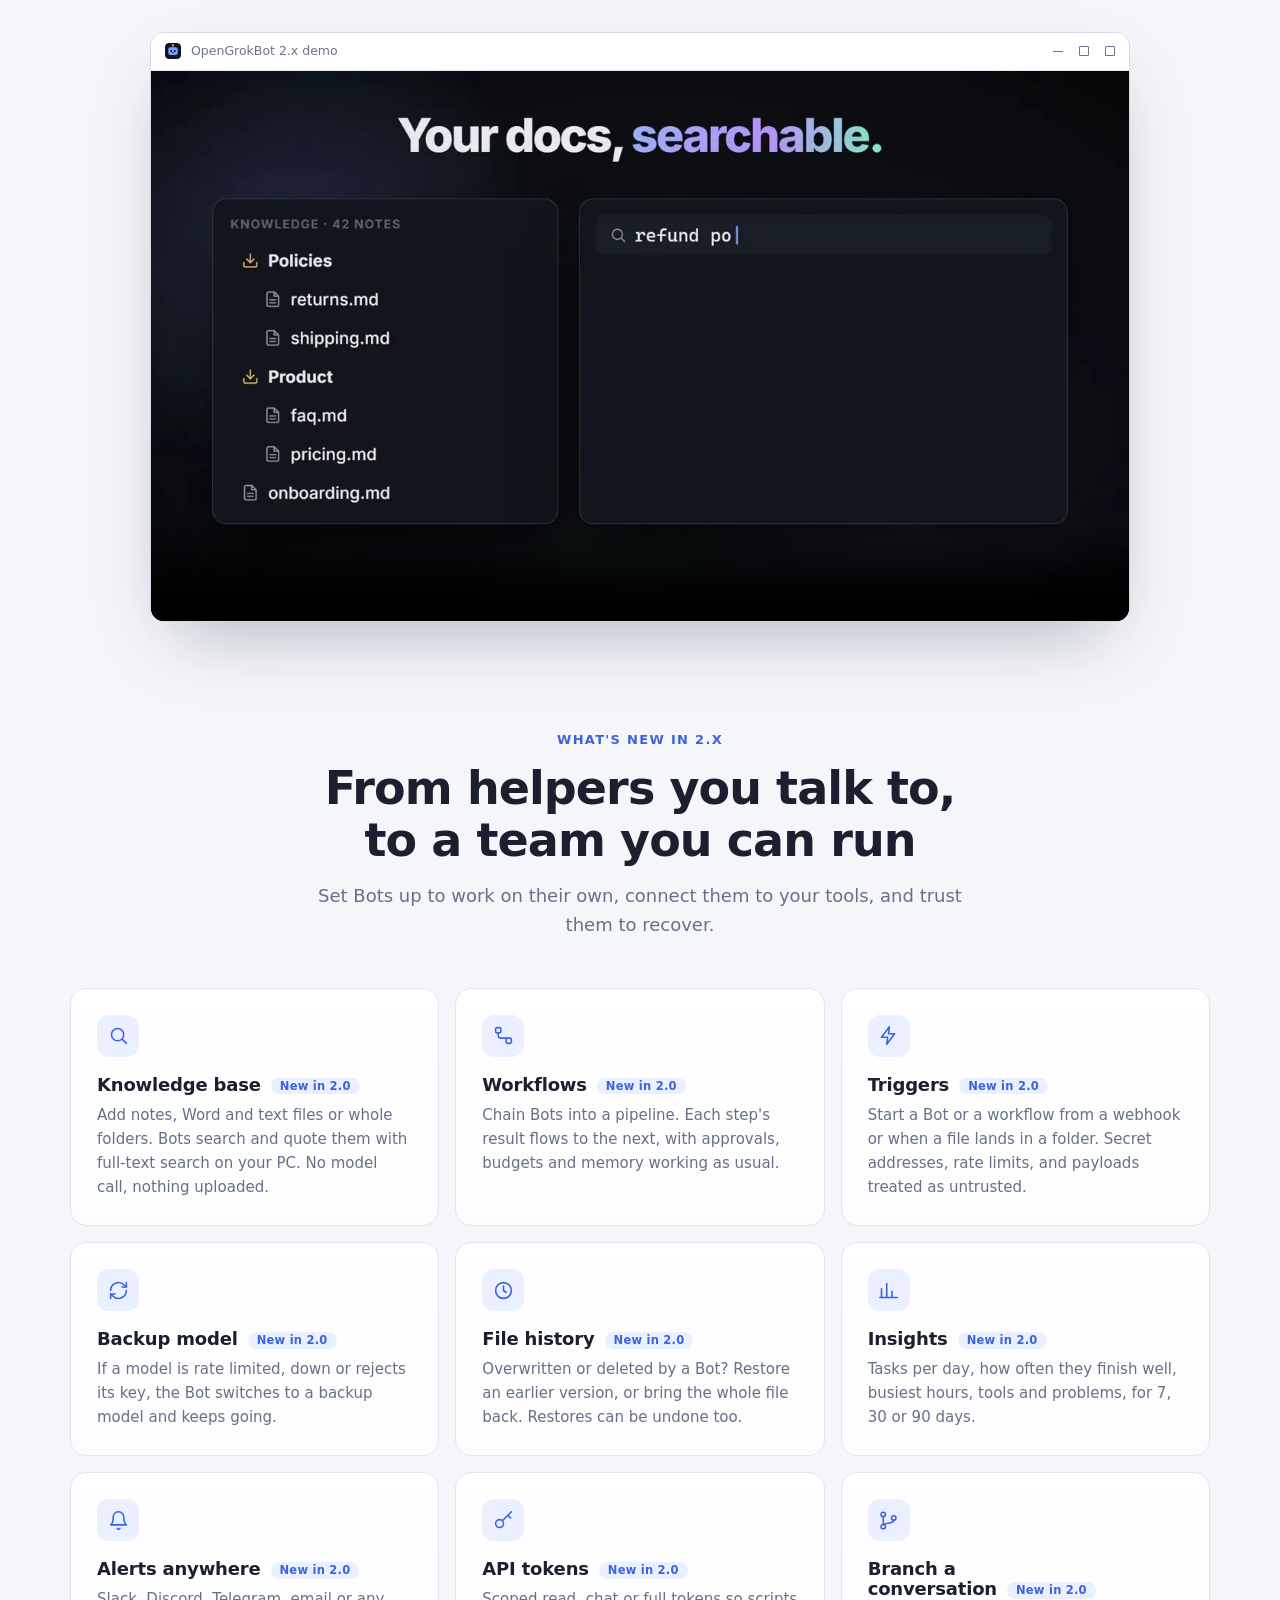
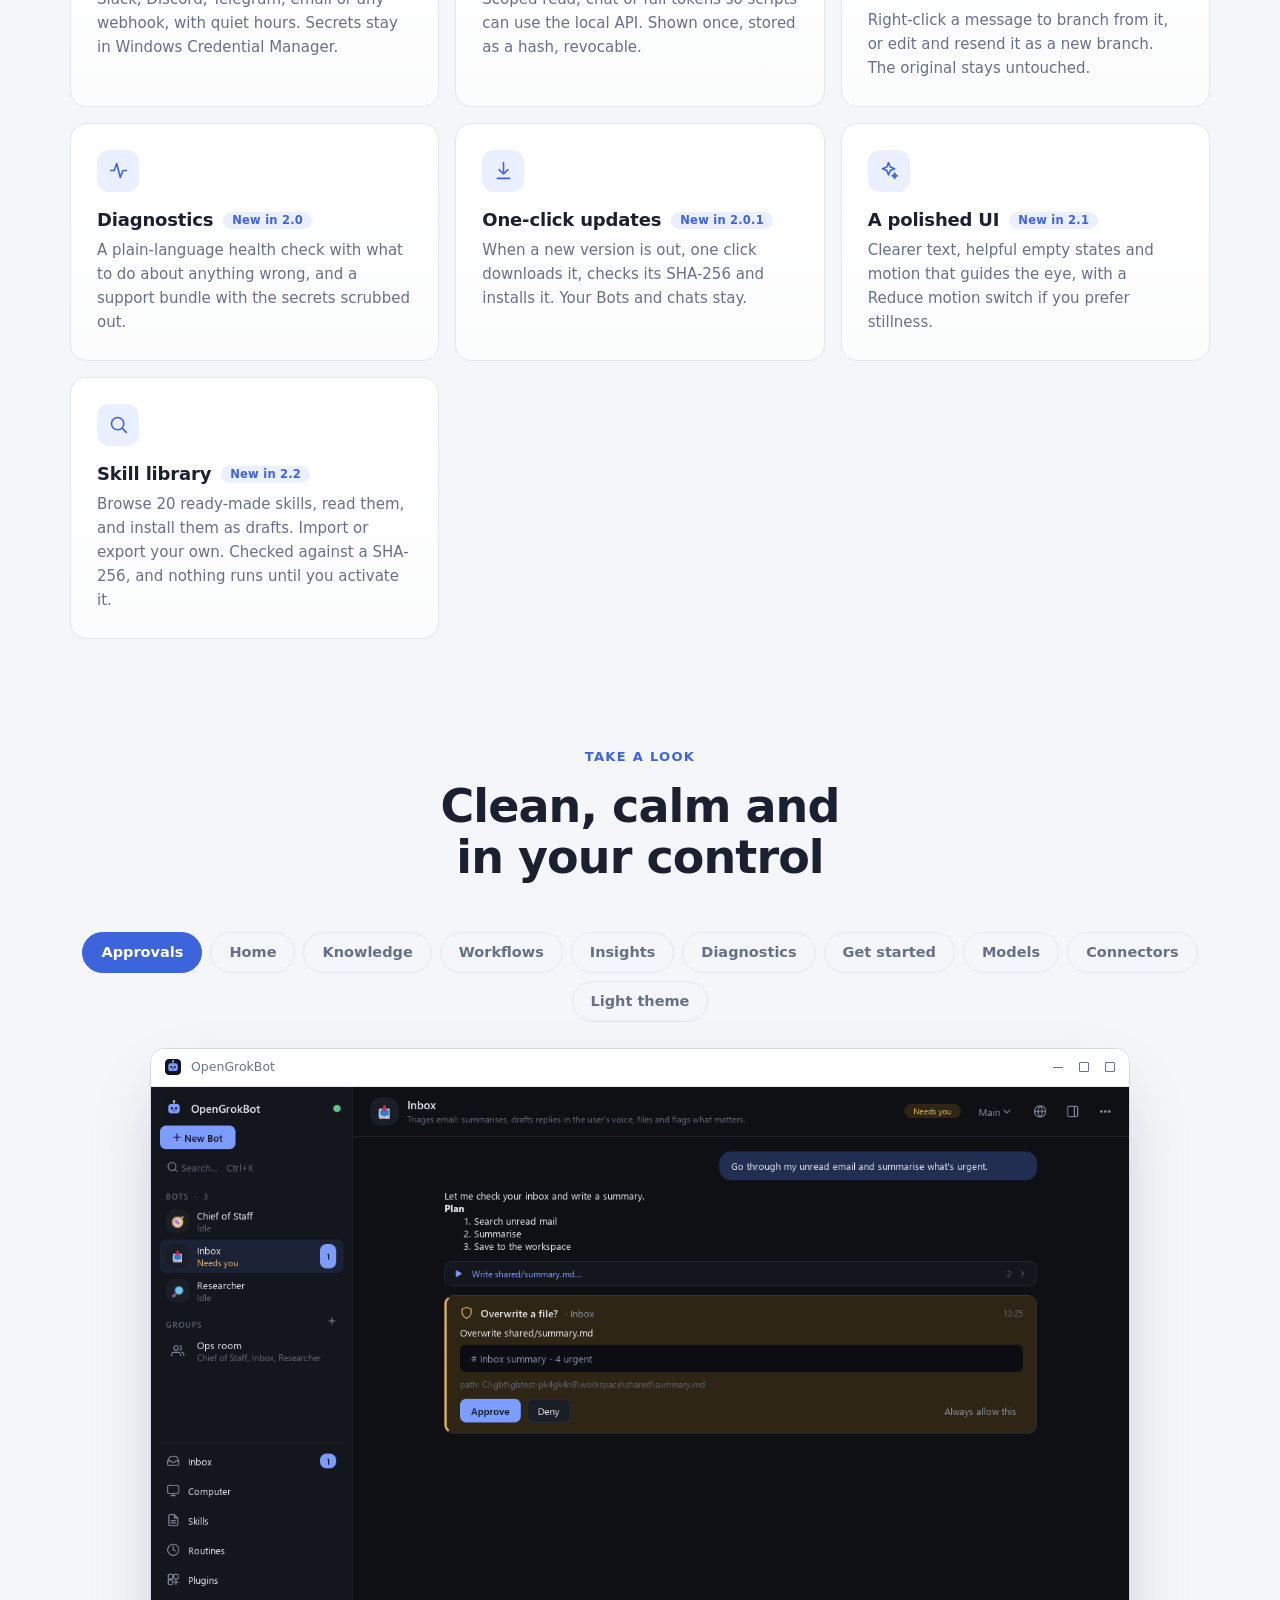
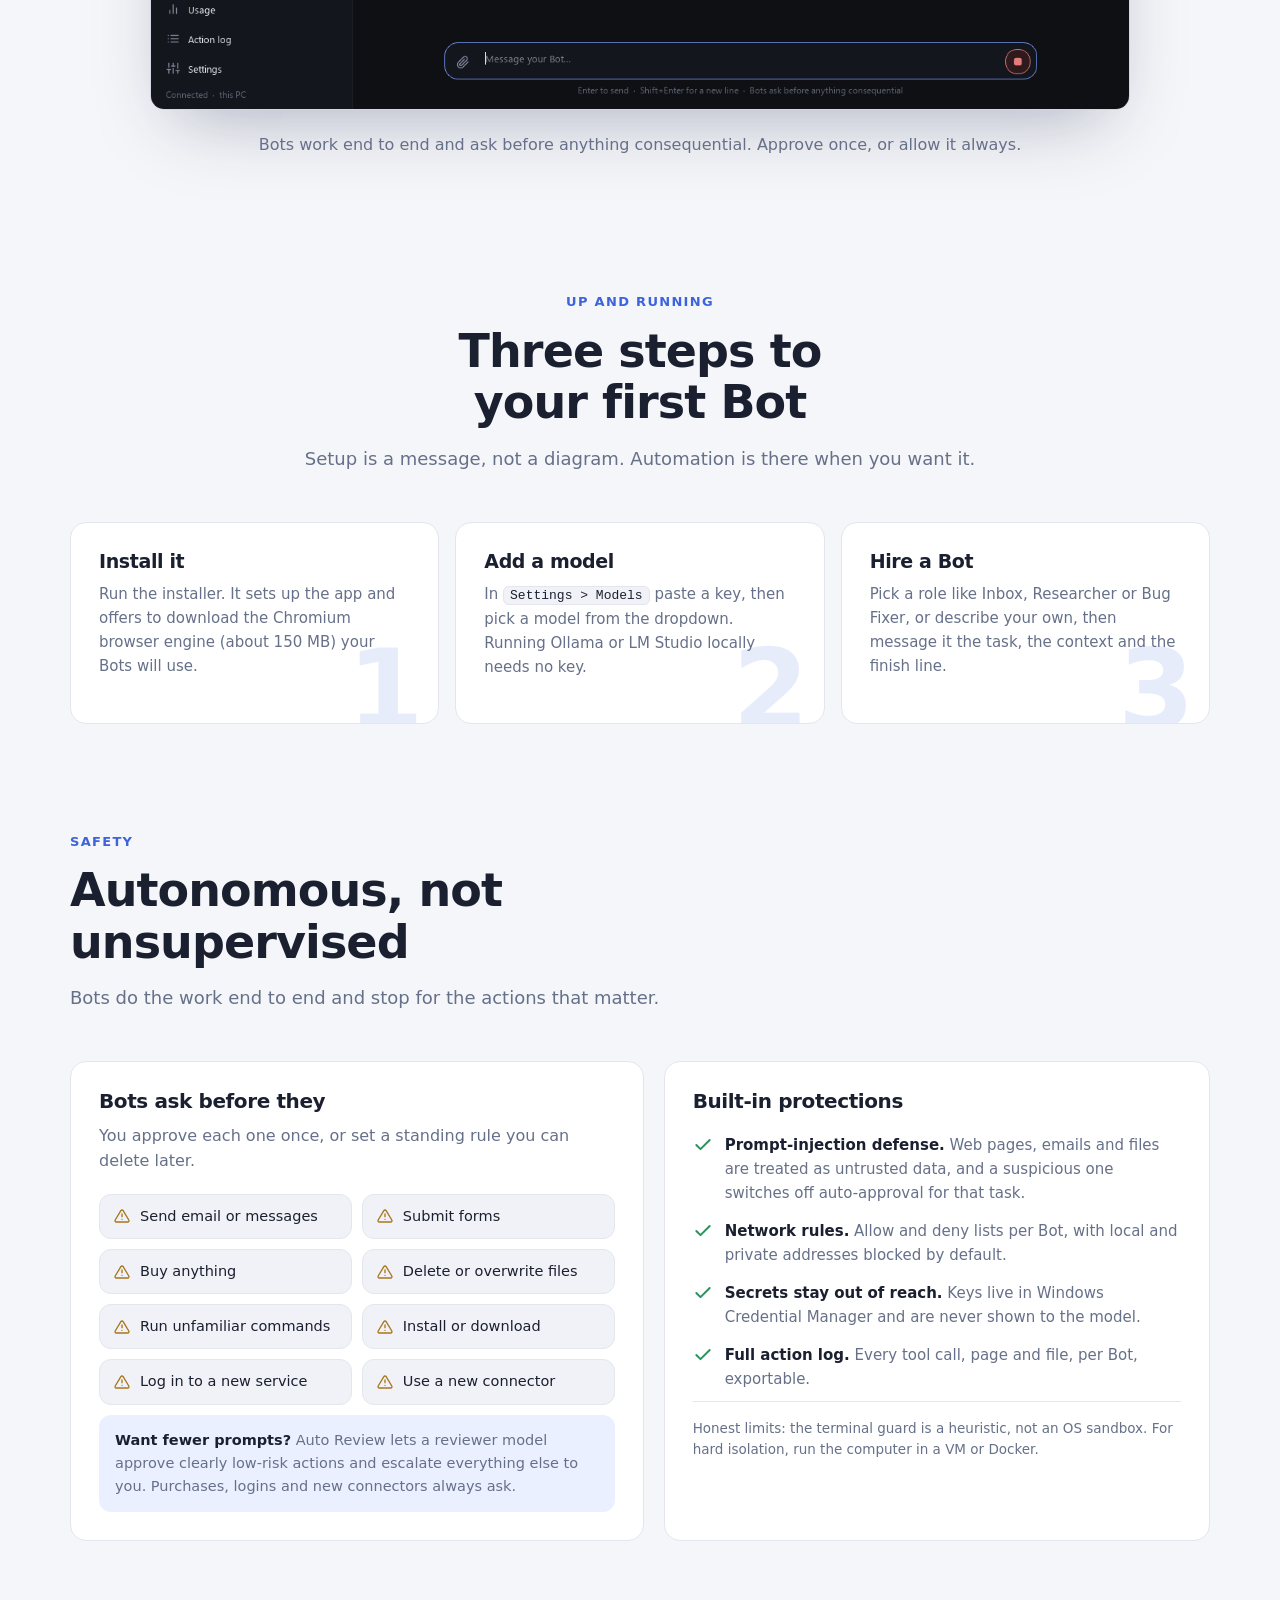
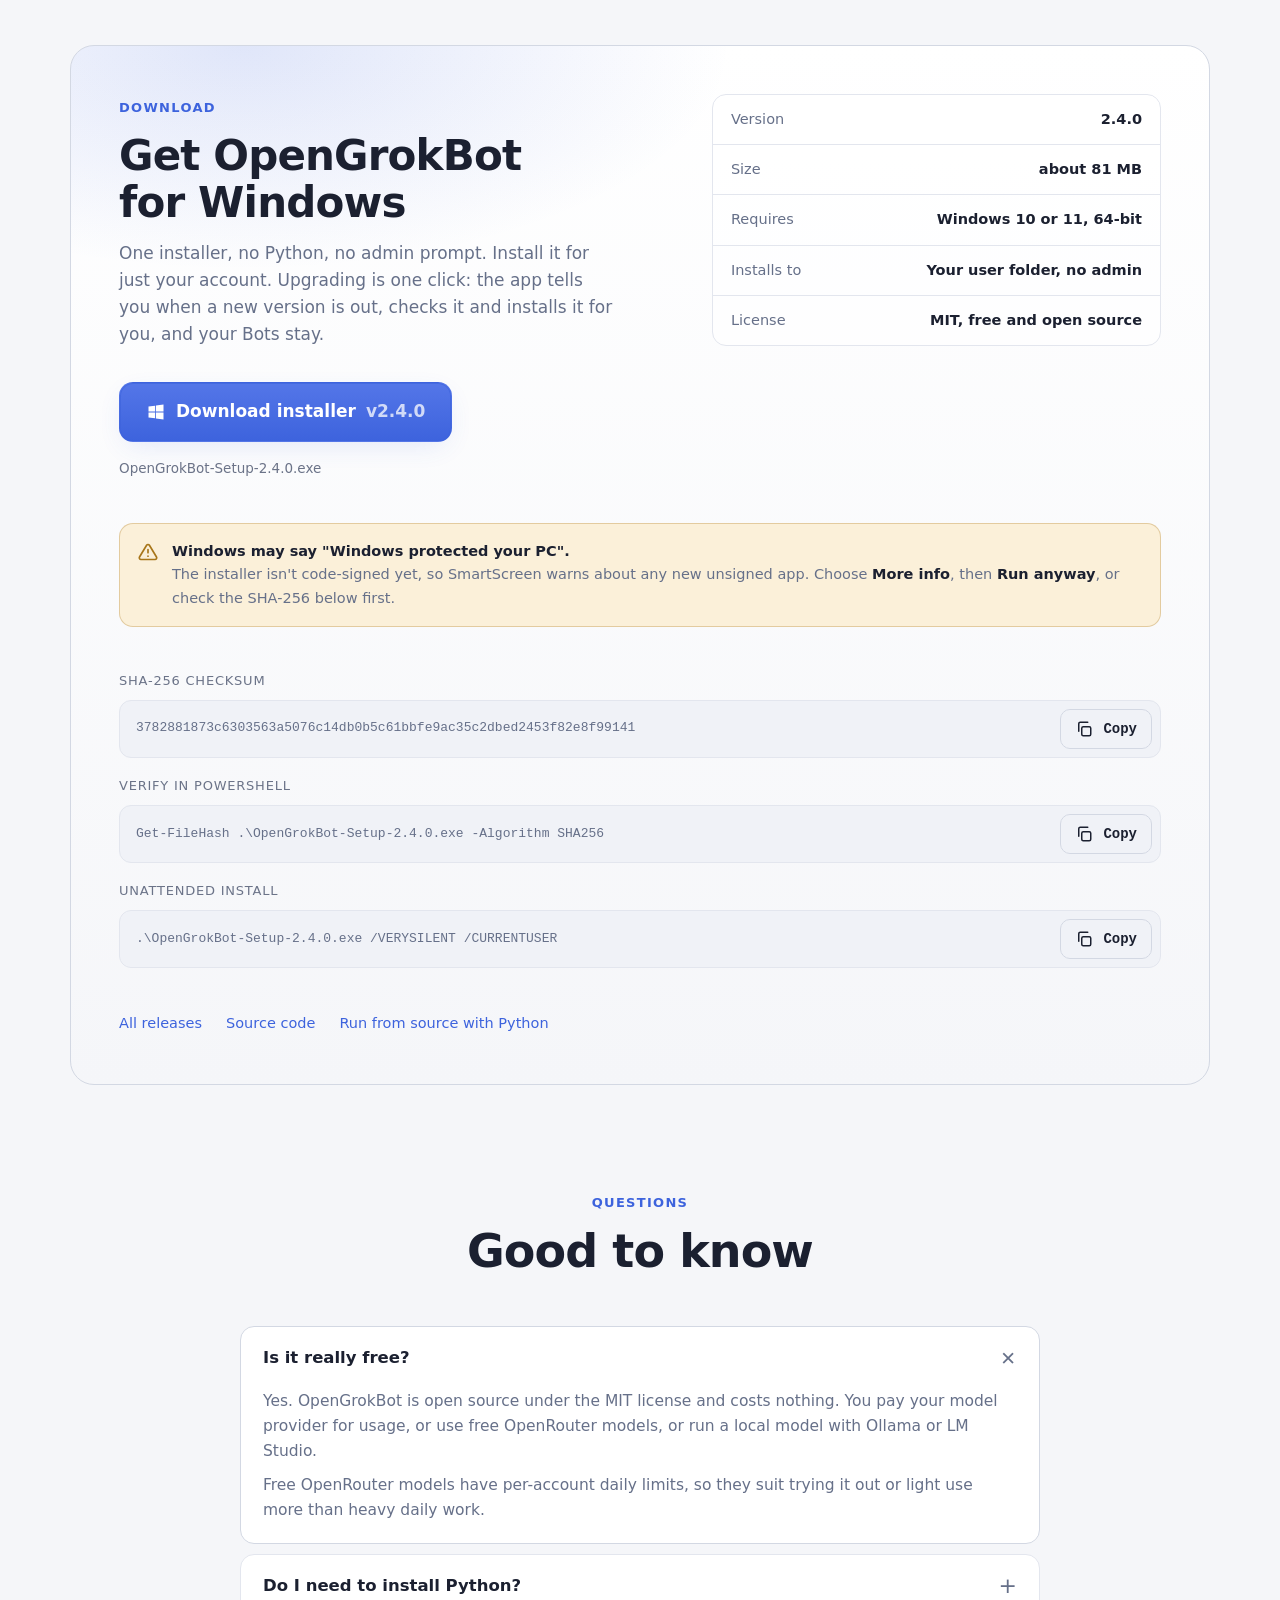
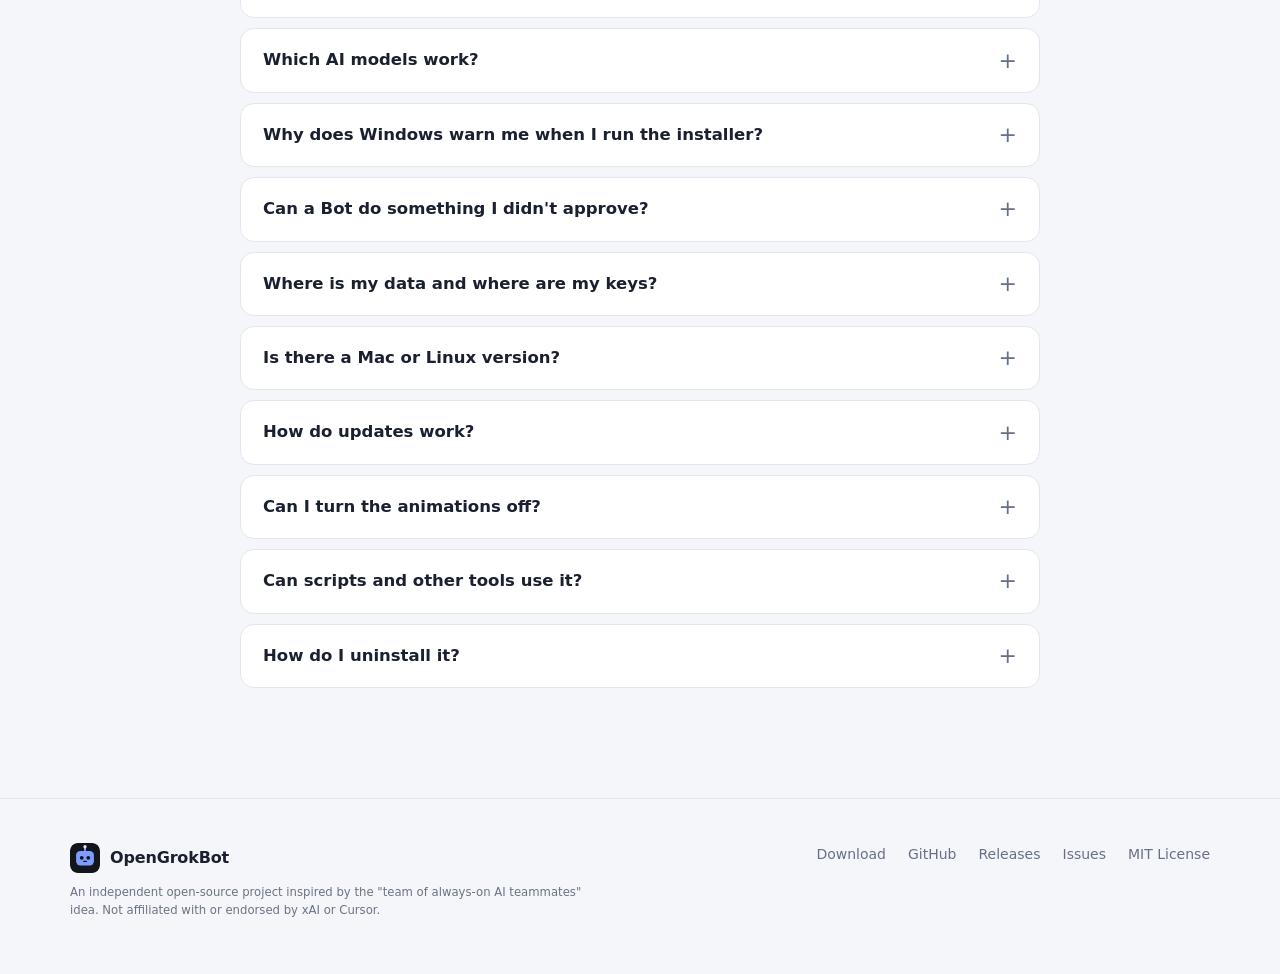
==== commit 3a5ab90f: "Release 2.4.0: update version, checksum and site references" ====
--- a/site/index.html
+++ b/site/index.html
@@ -24,10 +24,10 @@
 <link rel="icon" type="image/svg+xml" href="favicon.svg">
 <link rel="icon" type="image/png" sizes="32x32" href="icon-32.png">
 <link rel="apple-touch-icon" href="apple-touch-icon.png">
-<link rel="stylesheet" href="style.css?v=14">
+<link rel="stylesheet" href="style.css?v=15">
 <script>document.documentElement.classList.remove("no-js");</script>
 <script type="application/ld+json">
-{"@context":"https://schema.org","@type":"SoftwareApplication","name":"OpenGrokBot","applicationCategory":"BusinessApplication","operatingSystem":"Windows 10, Windows 11","description":"Free, open-source AI teammates (Bots) that work in a real browser on a computer of their own and ask you only when something needs your approval.","url":"https://crepald-01.github.io/OpenGrokBot/","downloadUrl":"https://github.com/Crepald-01/OpenGrokBot/releases/latest","softwareVersion":"2.3.0","license":"https://opensource.org/licenses/MIT","offers":{"@type":"Offer","price":"0","priceCurrency":"USD"}}
+{"@context":"https://schema.org","@type":"SoftwareApplication","name":"OpenGrokBot","applicationCategory":"BusinessApplication","operatingSystem":"Windows 10, Windows 11","description":"Free, open-source AI teammates (Bots) that work in a real browser on a computer of their own and ask you only when something needs your approval.","url":"https://crepald-01.github.io/OpenGrokBot/","downloadUrl":"https://github.com/Crepald-01/OpenGrokBot/releases/latest","softwareVersion":"2.4.0","license":"https://opensource.org/licenses/MIT","offers":{"@type":"Offer","price":"0","priceCurrency":"USD"}}
 </script>
 </head>
 <body>
@@ -290,7 +290,7 @@
           <p class="meta" style="justify-content:flex-start"><span id="dlname">OpenGrokBot-Setup.exe</span></p>
         </div>
         <ul class="facts">
-          <li><span>Version</span><span data-ver-plain>2.3.0</span></li>
+          <li><span>Version</span><span data-ver-plain>2.4.0</span></li>
           <li><span>Size</span><span data-size>about 83 MB</span></li>
           <li><span>Requires</span><span>Windows 10 or 11, 64-bit</span></li>
           <li><span>Installs to</span><span>Your user folder, no admin</span></li>
@@ -307,13 +307,13 @@
 
         <div class="hash">
           <label for="sha">SHA-256 checksum</label>
-          <div class="code"><code id="sha">05b738bacbebf63ac9fd2765f9931174c77832b6fe8756027779fcd458e70195</code>
+          <div class="code"><code id="sha">3782881873c6303563a5076c14db0b5c61bbfe9ac35c2dbed2453f82e8f99141</code>
             <button class="btn sm" type="button" data-copy="sha"><svg fill="none" stroke="currentColor" stroke-width="2" stroke-linecap="round" stroke-linejoin="round"><use href="#i-copy"/></svg><span>Copy</span></button></div>
           <label for="verify" style="margin-top:18px">Verify in PowerShell</label>
-          <div class="code"><code id="verify">Get-FileHash .\OpenGrokBot-Setup-2.3.0.exe -Algorithm SHA256</code>
+          <div class="code"><code id="verify">Get-FileHash .\OpenGrokBot-Setup-2.4.0.exe -Algorithm SHA256</code>
             <button class="btn sm" type="button" data-copy="verify"><svg fill="none" stroke="currentColor" stroke-width="2" stroke-linecap="round" stroke-linejoin="round"><use href="#i-copy"/></svg><span>Copy</span></button></div>
           <label for="silent" style="margin-top:18px">Unattended install</label>
-          <div class="code"><code id="silent">.\OpenGrokBot-Setup-2.3.0.exe /VERYSILENT /CURRENTUSER</code>
+          <div class="code"><code id="silent">.\OpenGrokBot-Setup-2.4.0.exe /VERYSILENT /CURRENTUSER</code>
             <button class="btn sm" type="button" data-copy="silent"><svg fill="none" stroke="currentColor" stroke-width="2" stroke-linecap="round" stroke-linejoin="round"><use href="#i-copy"/></svg><span>Copy</span></button></div>
         </div>
 
@@ -364,6 +364,6 @@
   </div>
 </footer>
 
-<script src="app.js?v=14"></script>
+<script src="app.js?v=15"></script>
 </body>
 </html>
